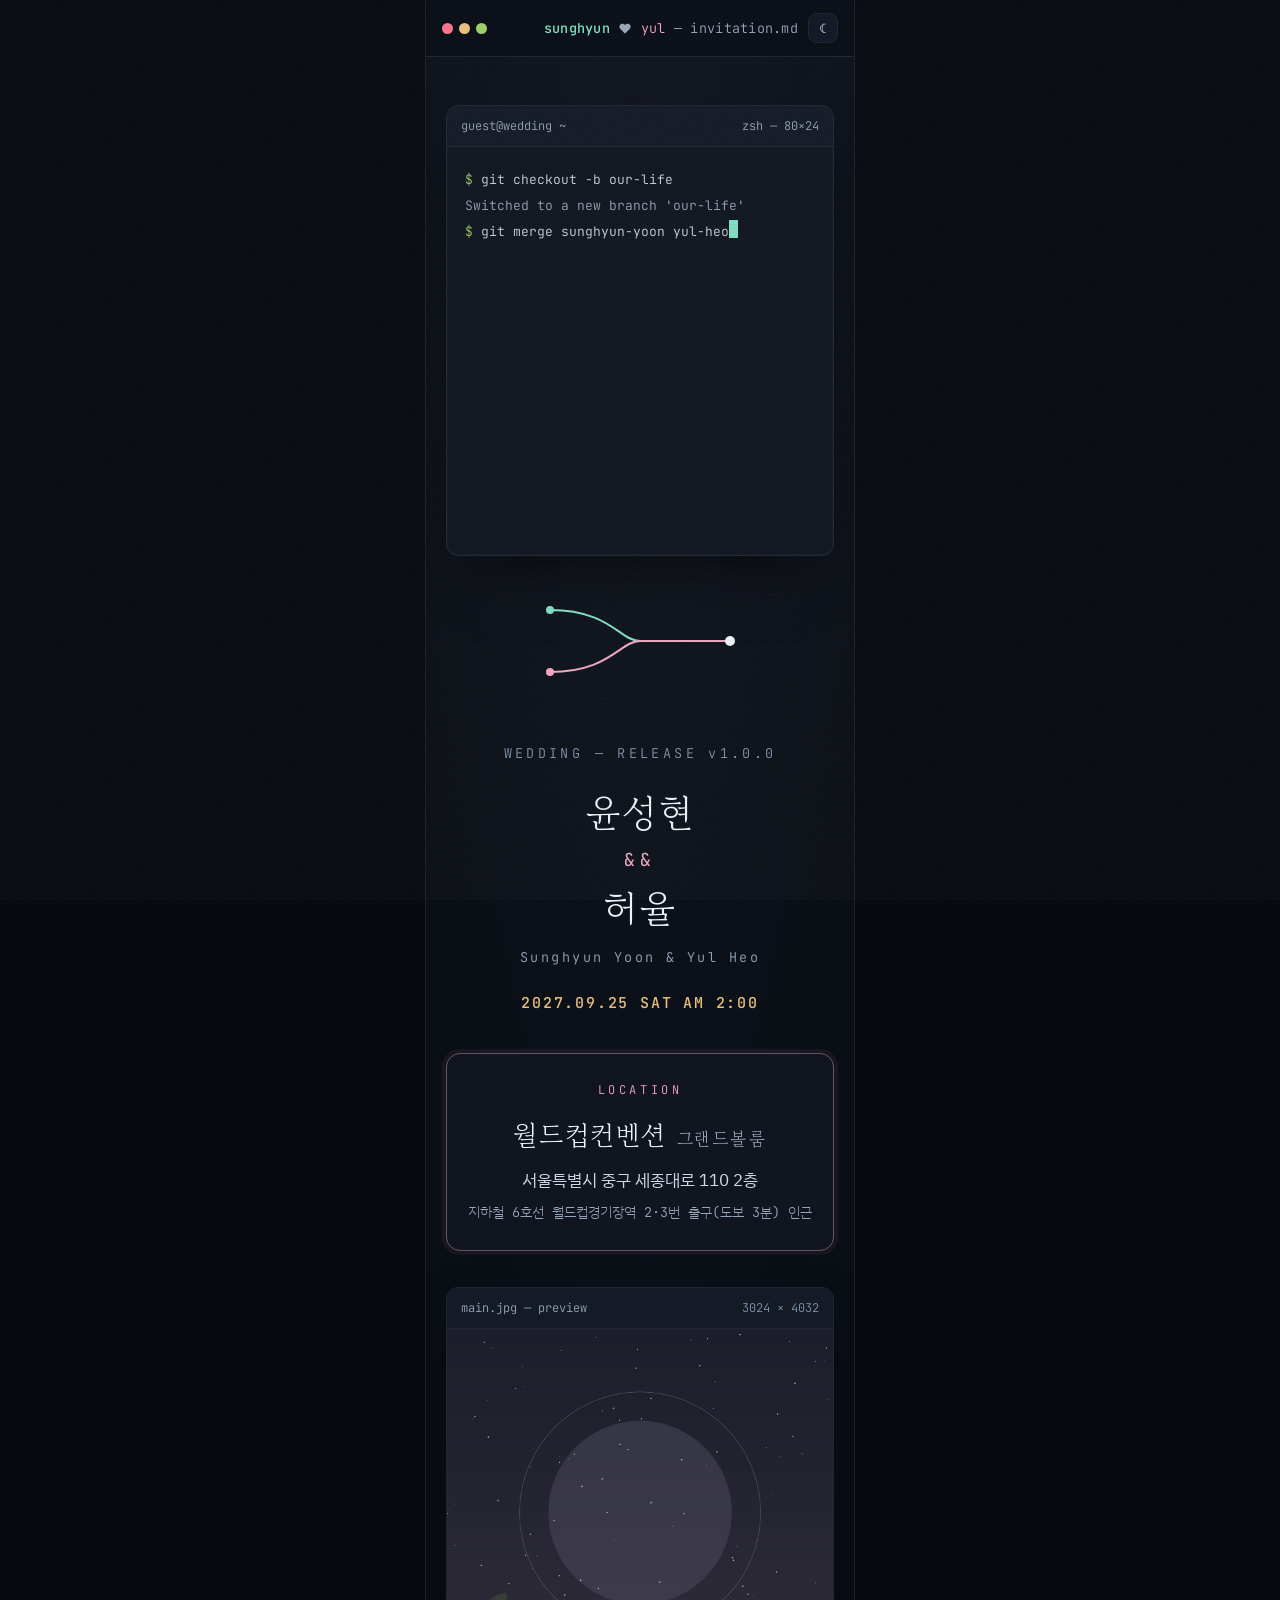
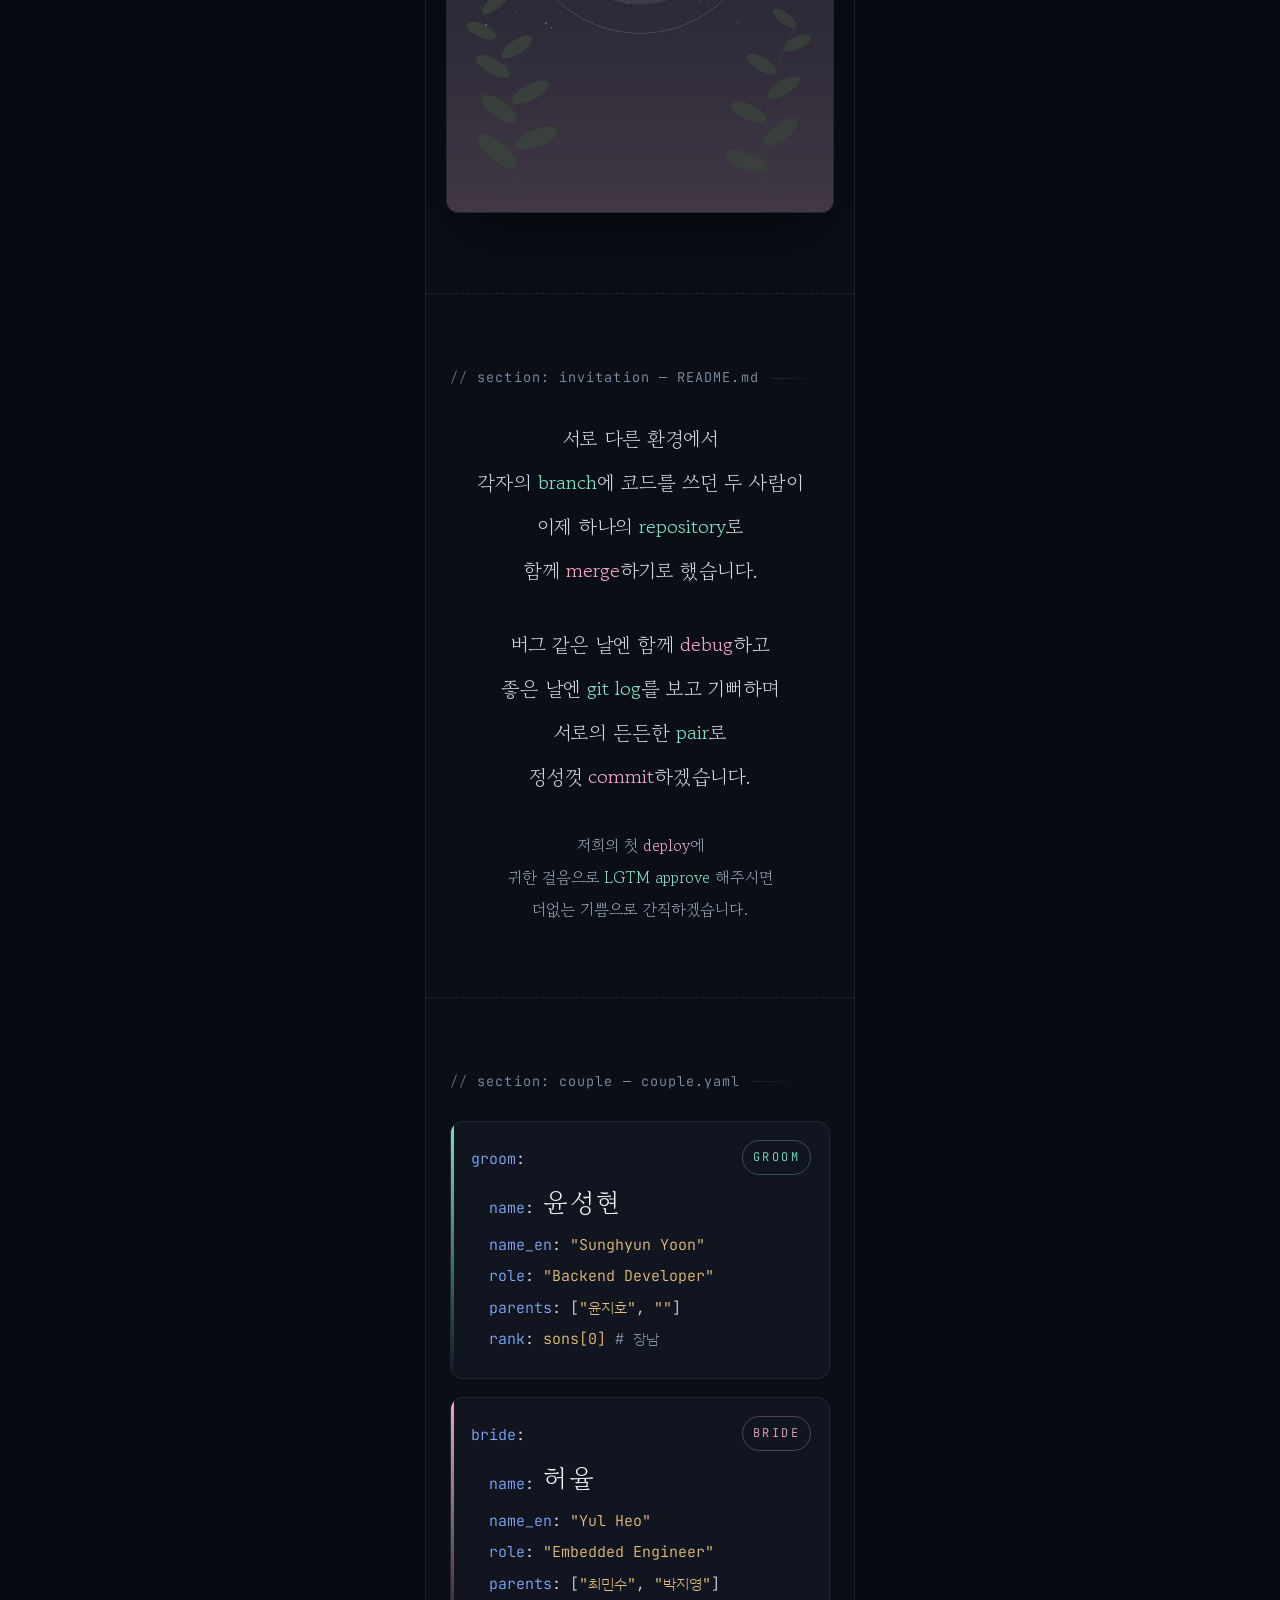
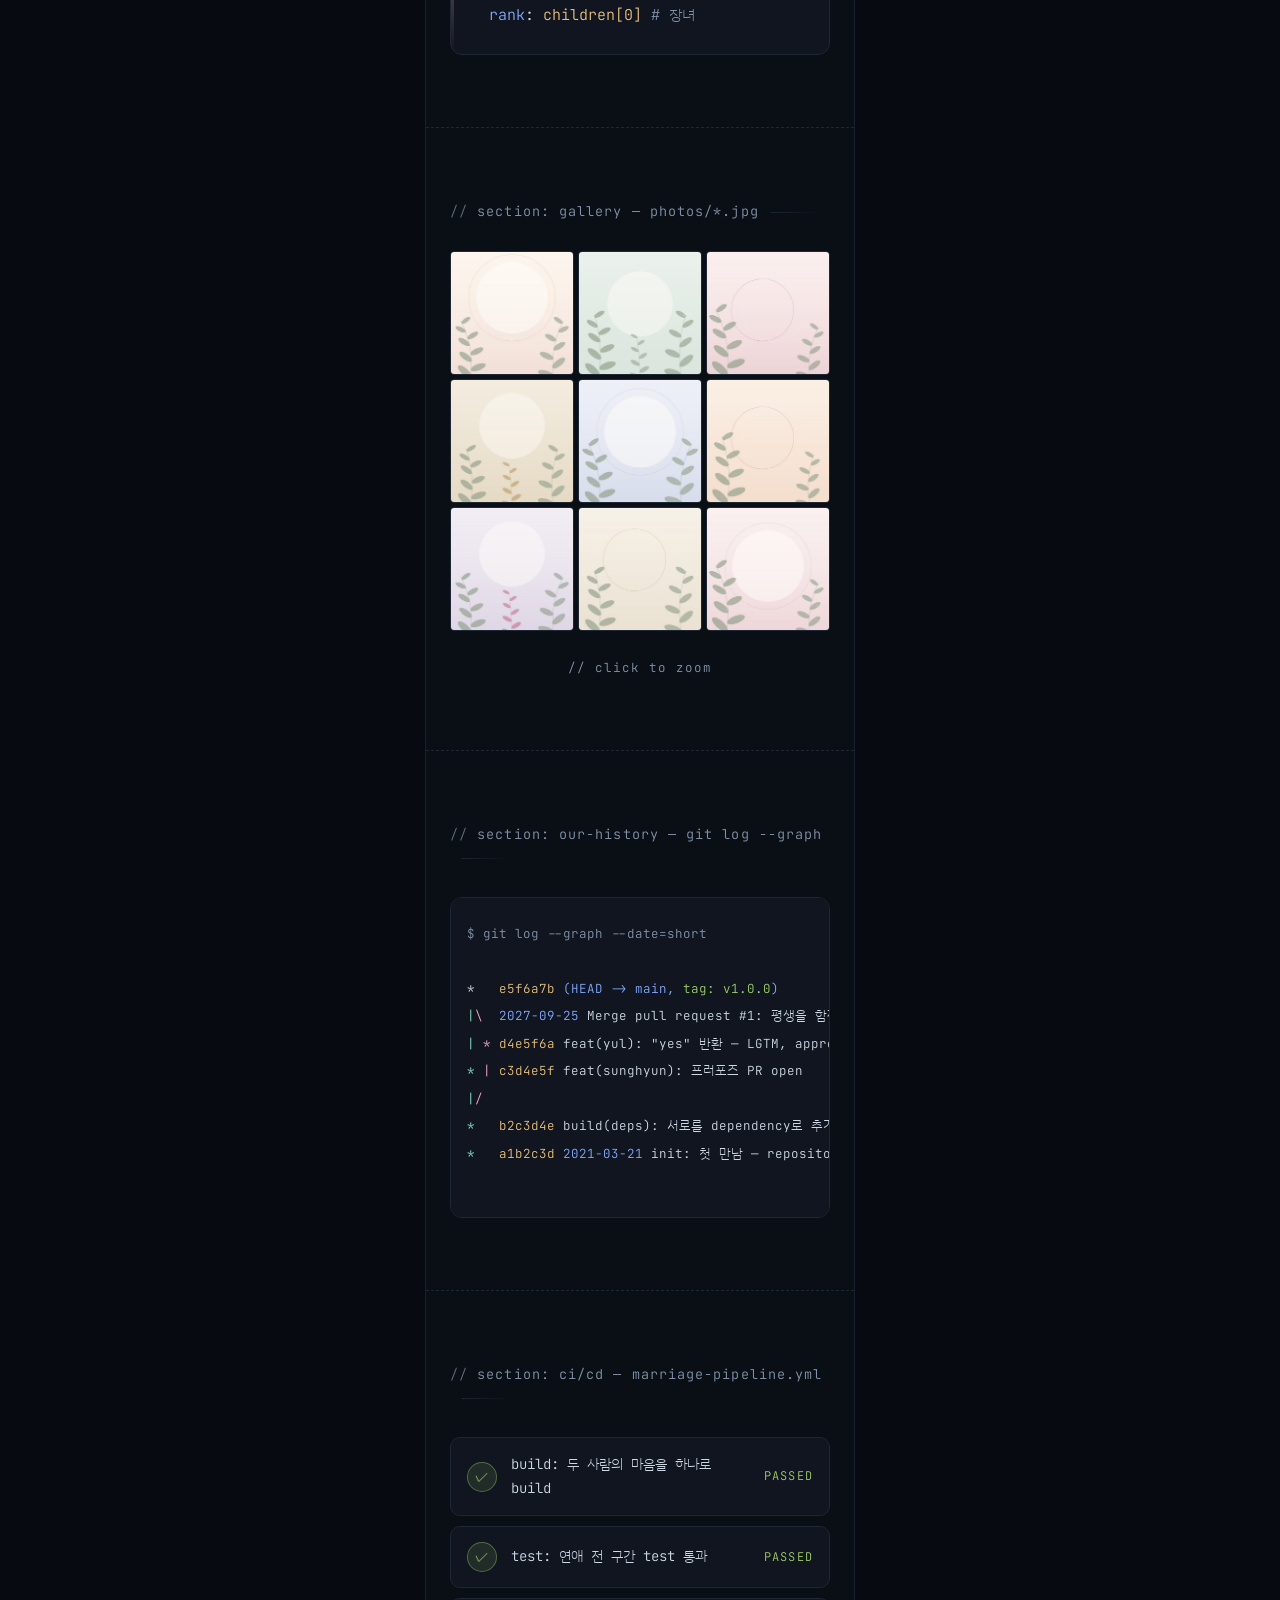
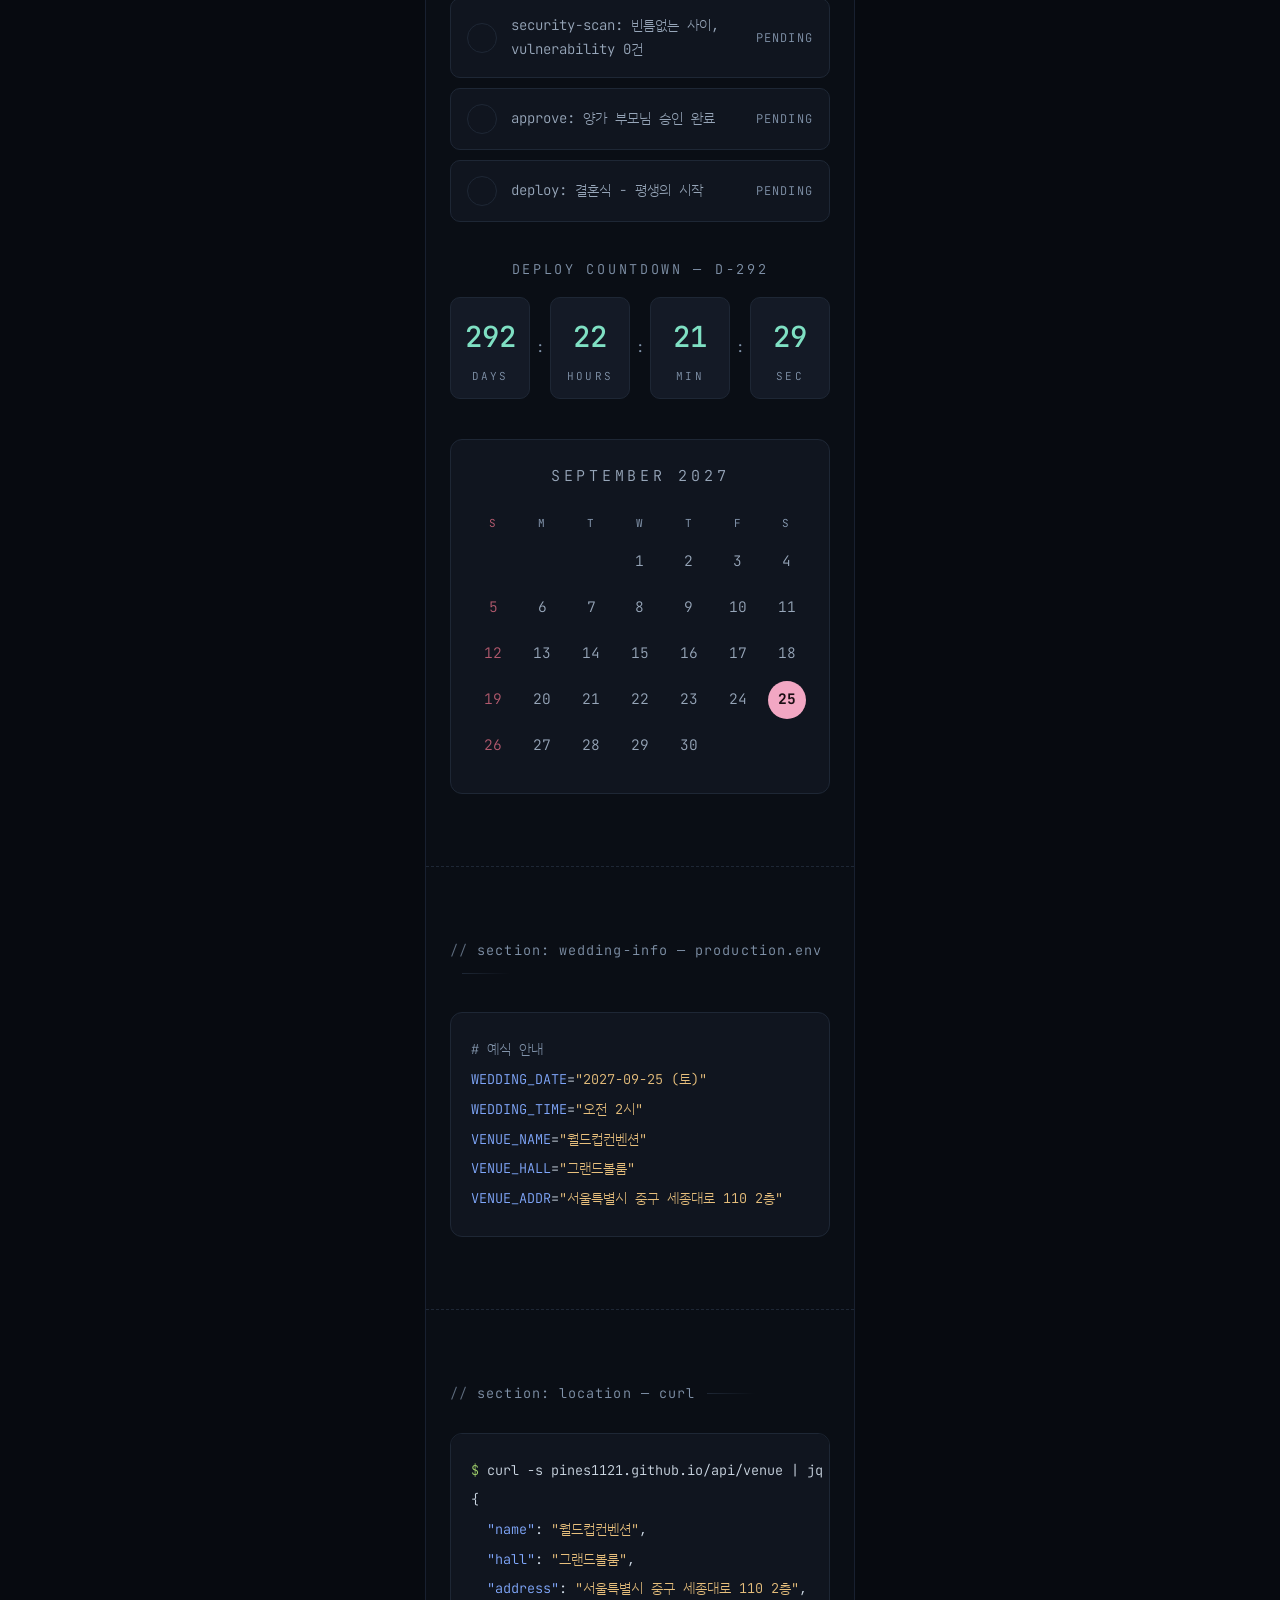
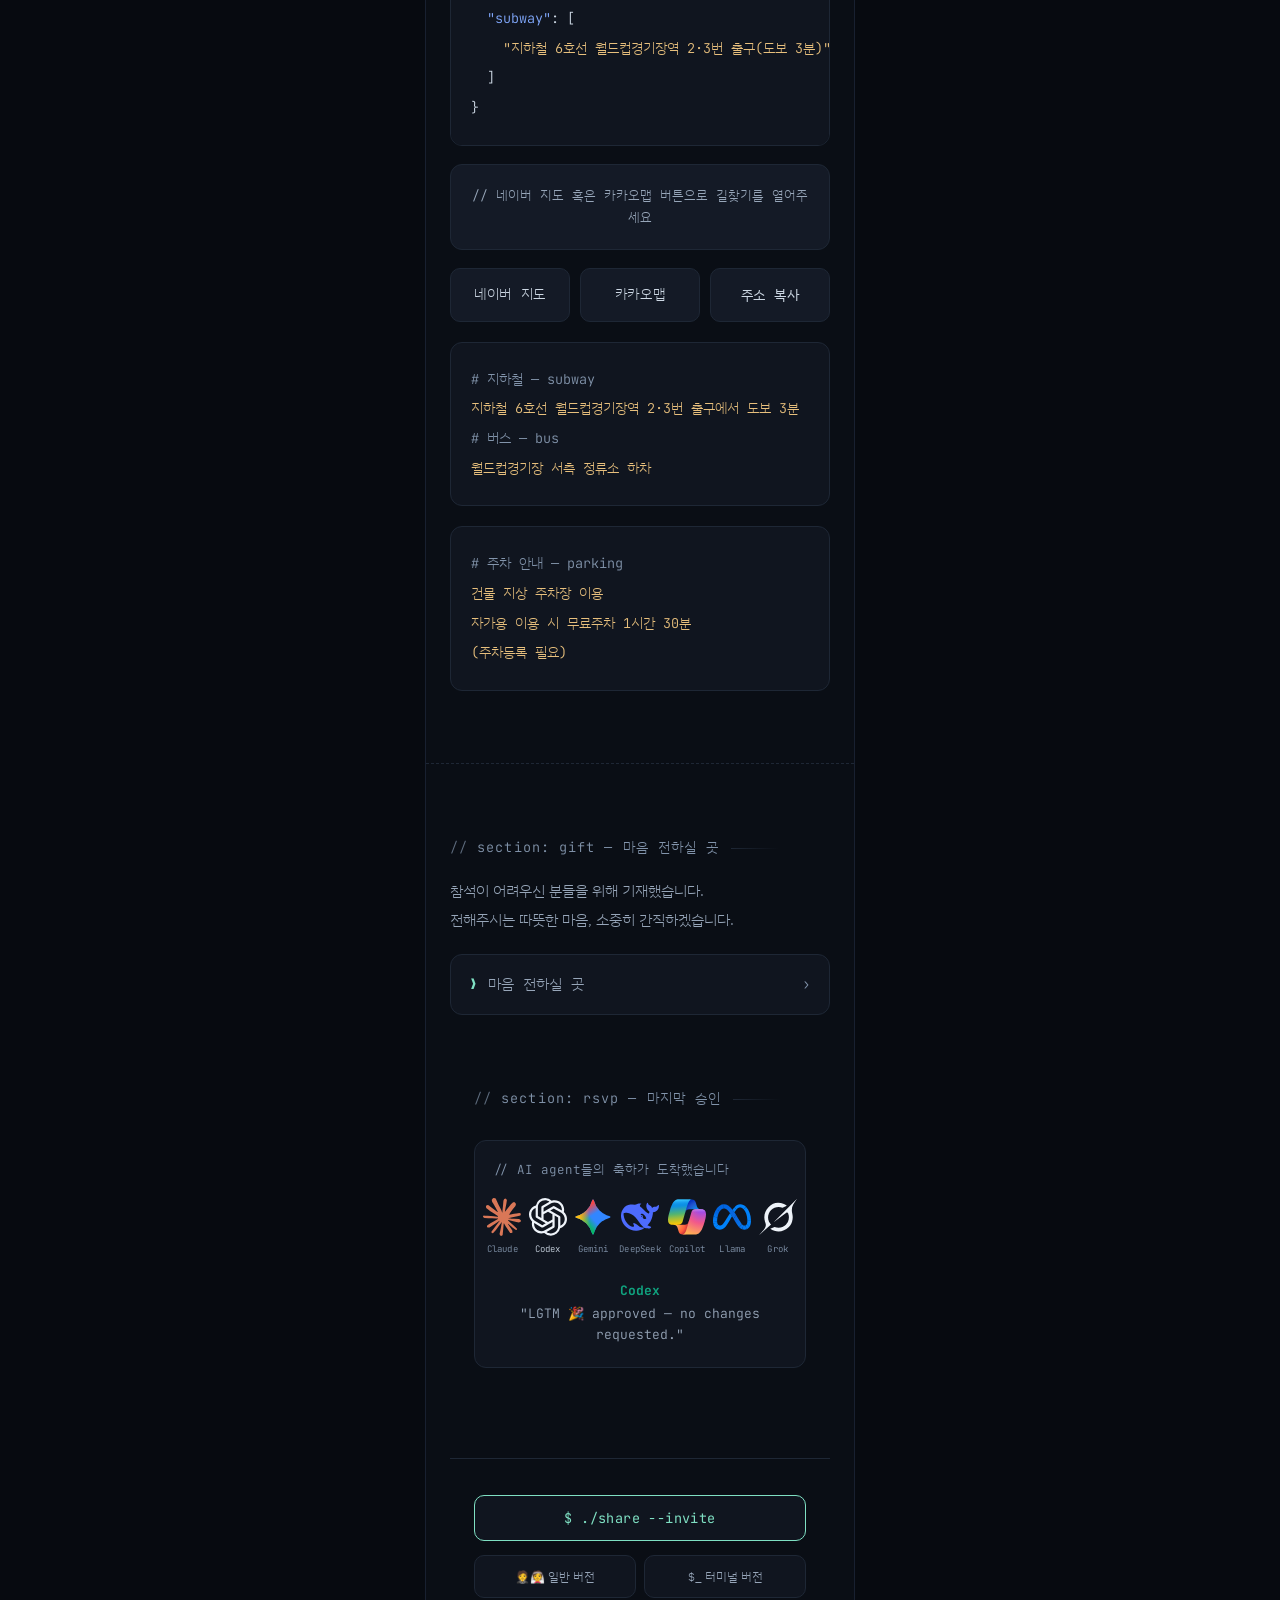
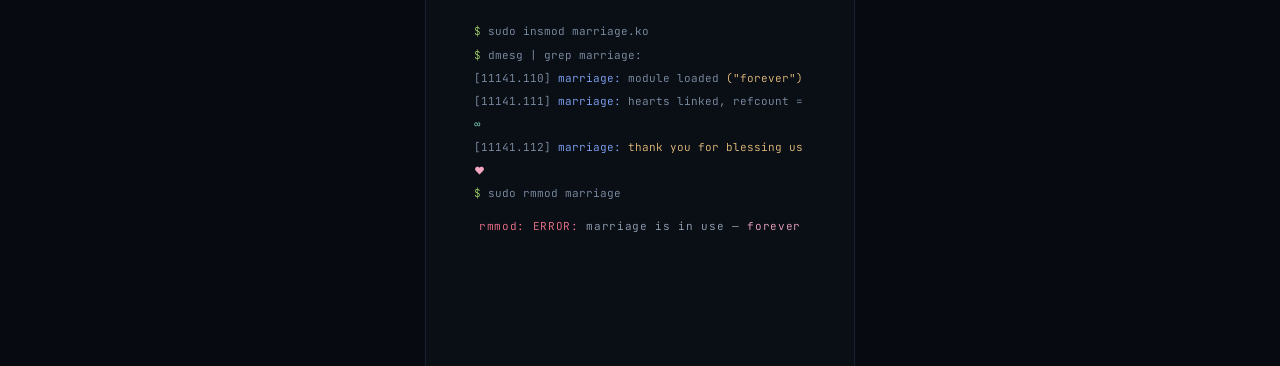
==== developer.html @ 68495639 "wedding" ====
<!DOCTYPE html>
<html lang="ko">
<head>
  <meta charset="UTF-8" />
  <meta name="viewport" content="width=device-width, initial-scale=1.0, maximum-scale=1.0, user-scalable=no, viewport-fit=cover" />

  <title>윤성현 ❤️ 허율 결혼합니다 🎉</title>
  <meta name="description" content="2027년 9월 25일 토요일 오전 11시 월드컵컨벤션 그랜드볼룸. 윤성현 ♥ 허율 결혼합니다." />

  <!-- 카카오톡/SNS 공유 미리보기 (Open Graph)
       ?v= cache busting은 배포마다 server가 자동 부여. 사진 교체 후엔 카카오 디버거로 재스크랩. -->
  <meta property="og:type" content="website" />
  <meta property="og:site_name" content="윤성현 ❤️ 허율 결혼합니다 🎉" />
  <meta property="og:locale" content="ko_KR" />
  <meta property="og:title" content="윤성현 ❤️ 허율 결혼합니다 🎉" />
  <meta property="og:description" content="2027년 9월 25일 토요일 오전 11시 월드컵컨벤션 그랜드볼룸" />
  <meta property="og:url" content="https://pines1121.github.io/developer.html" />
  <meta property="og:image" content="https://pines1121.github.io/photos/demo-cover-dev.jpg" />
  <meta property="og:image:type" content="image/jpeg" />
  <meta property="og:image:width" content="1143" />
  <meta property="og:image:height" content="1600" />
  <meta property="og:image:alt" content="윤성현 ❤️ 허율 결혼합니다 🎉" />
  <meta name="twitter:card" content="summary_large_image" />

  <link rel="preconnect" href="https://fonts.googleapis.com" />
  <link rel="preconnect" href="https://fonts.gstatic.com" crossorigin />
  <link href="https://fonts.googleapis.com/css2?family=JetBrains+Mono:ital,wght@0,300;0,400;0,500;0,700;1,400&family=Gowun+Batang:wght@400;700&family=IBM+Plex+Sans+KR:wght@300;400;500&display=swap" rel="stylesheet" />

  <link rel="stylesheet" href="css/developer.css?v=6c3c6698" />
</head>

<body>
<div class="phone">

  <!-- editor 상단바 -->
  <header class="editor-bar">
    <div class="dots"><i></i><i></i><i></i></div>
    <div class="tab"><b>sunghyun</b> ♥ <em>yul</em><span class="fname"> — invitation.md</span></div>
    <button class="theme-toggle" id="themeToggle" type="button" aria-label="테마 전환">☾</button>
  </header>


  <!-- HERO: terminal, 이름, 장소, main 사진 -->
  <section id="hero">

    <!-- terminal 창: git merge typing 연출 -->
    <div class="term">
      <div class="term-head">
        <span>guest@wedding ~</span>
        <span>zsh — 80×24</span>
      </div>
      <div class="term-body" id="termBody"></div>
    </div>

    <!-- 두 branch가 하나로 합쳐지는 graph -->
    <svg class="merge-fig rv" viewBox="0 0 220 90" aria-hidden="true">
      <path class="br-g" d="M20 14 C 80 14, 90 45, 110 45 L 200 45" />
      <path class="br-b" d="M20 76 C 80 76, 90 45, 110 45 L 200 45" />
      <circle class="dot-g" cx="20" cy="14" r="4" />
      <circle class="dot-b" cx="20" cy="76" r="4" />
      <circle class="dot-m" cx="200" cy="45" r="5" />
    </svg>

    <div class="hero-names rv d1">
      <div class="ver">WEDDING — RELEASE v1.0.0</div>
      <h1>윤성현<span class="amp">&amp;&amp;</span>허율</h1>
      <div class="eng">Sunghyun Yoon &amp; Yul Heo</div>
      <div class="date-line">
        <b id="heroDate">2027.09.25 SAT AM 11:00</b>
      </div>
    </div>

    <!-- 장소 banner. 사진보다 먼저, 또렷하게 보여준다. -->
    <div class="venue-banner rv d2">
      <div class="vb-label">LOCATION</div>
      <div class="vb-name">월드컵컨벤션 <small>그랜드볼룸</small></div>
      <div class="vb-addr">서울특별시 중구 세종대로 110 2층</div>
      <div class="vb-sub">지하철 6호선 월드컵경기장역 2·3번 출구(도보 3분) 인근</div>
    </div>

    <!-- hidden page 입구. 예식 시각이 지나면 JS가 노출한다. -->
    <a class="release-banner" id="releaseBanner" href="release.html">
      🎉 deploy 완료! — RELEASE NOTES v1.0.0 보기 →
    </a>

    <!-- main 웨딩 사진 (image viewer frame) -->
    <div class="photo-frame rv d3">
      <div class="ph-head">
        <span>main.jpg — preview</span>
        <span>3024 × 4032</span>
      </div>
      <div class="ph-body" id="mainPhoto"></div>
    </div>
  </section>


  <!-- 초대 문구 -->
  <section id="invite">
    <div class="sec-label rv">section: invitation — README.md</div>

    <div class="readme rv d1">
      <p>
        서로 다른 환경에서<br />
        각자의 <span class="hl-g">branch</span>에 코드를 쓰던 두 사람이<br />
        이제 하나의 <span class="hl-g">repository</span>로<br />
        함께 <span class="hl-b">merge</span>하기로 했습니다.
      </p>
      <p>
        버그 같은 날엔 함께 <span class="hl-b">debug</span>하고<br />
        좋은 날엔 <span class="hl-g">git log</span>를 보고 기뻐하며<br />
        서로의 든든한 <span class="hl-g">pair</span>로<br />
        정성껏 <span class="hl-b">commit</span>하겠습니다.
      </p>
      <p class="small">
        저희의 첫 <span class="hl-b">deploy</span>에<br />
        귀한 걸음으로 <span class="hl-g">LGTM approve</span> 해주시면<br />
        더없는 기쁨으로 간직하겠습니다.
      </p>
    </div>
  </section>


  <!-- 신랑 & 신부 -->
  <section id="couple">
    <div class="sec-label rv">section: couple — couple.yaml</div>

    <div class="yaml-card groom rv d1">
      <span class="who">GROOM</span>
      <div><span class="key">groom</span>:</div>
      <div>&nbsp;&nbsp;<span class="key">name</span>: <span class="big-name">윤성현</span></div>
      <div>&nbsp;&nbsp;<span class="key">name_en</span>: <span class="str">"Sunghyun Yoon"</span></div>
      <div>&nbsp;&nbsp;<span class="key">role</span>: <span class="str">"Backend Developer"</span></div>
      <div>&nbsp;&nbsp;<span class="key">parents</span>: [<span class="str">"윤지호"</span>, <span class="str">""</span>]</div>
      <div>&nbsp;&nbsp;<span class="key">rank</span>: <span class="str">sons[0]</span>  <span class="cmt"># 장남</span></div>
    </div>

    <div class="yaml-card bride rv d2">
      <span class="who">BRIDE</span>
      <div><span class="key">bride</span>:</div>
      <div>&nbsp;&nbsp;<span class="key">name</span>: <span class="big-name">허율</span></div>
      <div>&nbsp;&nbsp;<span class="key">name_en</span>: <span class="str">"Yul Heo"</span></div>
      <div>&nbsp;&nbsp;<span class="key">role</span>: <span class="str">"Embedded Engineer"</span></div>
      <div>&nbsp;&nbsp;<span class="key">parents</span>: [<span class="str">"최민수"</span>, <span class="str">"박지영"</span>]</div>
      <div>&nbsp;&nbsp;<span class="key">rank</span>: <span class="str">children[0]</span>  <span class="cmt"># 장녀</span></div>
    </div>
  </section>


  <!-- gallery (가로 swipe) -->
  <section id="gallery-sec">
    <div class="sec-label rv">section: gallery — photos/*.jpg</div>
    <div class="gallery" id="gallery">
      <!-- js/developer.js가 CONFIG.photos.gallery를 보고 자동 생성한다 -->
    </div>
    <div class="gallery-hint rv">// click to zoom</div>
  </section>


  <!-- 우리의 기록 (git log) -->
  <section id="timeline">
    <div class="sec-label rv">section: our-history — git log --graph</div>

    <pre class="gitlog rv d1">
<span class="dim">$ git log --graph --date=short</span>

*   <span class="h">e5f6a7b</span> <span class="head">(HEAD -&gt; main, </span><span class="tag">tag: v1.0.0</span><span class="head">)</span>
<span class="g">|</span><span class="b">\</span>  <span class="date">2027-09-25</span> <span class="msg">Merge pull request #1: 평생을 함께하기로 하다</span>
<span class="g">|</span> <span class="b">*</span> <span class="h">d4e5f6a</span> <span class="msg">feat(yul): "yes" 반환 — LGTM, approve</span>
<span class="g">*</span> <span class="b">|</span> <span class="h">c3d4e5f</span> <span class="msg">feat(sunghyun): 프러포즈 PR open</span>
<span class="g">|</span><span class="b">/</span>
<span class="g">*</span>   <span class="h">b2c3d4e</span> <span class="msg">build(deps): 서로를 dependency로 추가</span>
<span class="g">*</span>   <span class="h">a1b2c3d</span> <span class="date">2021-03-21</span> <span class="msg">init: 첫 만남 — repository 생성</span>
    </pre>
  </section>


  <!-- pipeline + D-day + 달력 -->
  <section id="dday-sec">
    <div class="sec-label rv">section: ci/cd — marriage-pipeline.yml</div>

    <div class="pipeline rv d1" id="pipeline">
      <div class="pl-step"><span class="ic">✓</span><span class="nm">build: 두 사람의 마음을 하나로 build</span><span class="st">PENDING</span></div>
      <div class="pl-step"><span class="ic">✓</span><span class="nm">test: 연애 전 구간 test 통과</span><span class="st">PENDING</span></div>
      <div class="pl-step"><span class="ic">✓</span><span class="nm">security-scan: 빈틈없는 사이, vulnerability 0건</span><span class="st">PENDING</span></div>
      <div class="pl-step"><span class="ic">✓</span><span class="nm">approve: 양가 부모님 승인 완료</span><span class="st">PENDING</span></div>
      <div class="pl-step"><span class="ic">✓</span><span class="nm">deploy: 결혼식 - 평생의 시작</span><span class="st">PENDING</span></div>
    </div>

    <div class="dday-wrap rv d2">
      <div class="dday-label">DEPLOY COUNTDOWN — D-<span id="ddayNum">000</span></div>
      <div class="dday">
        <div class="dd-cell"><b id="cdD">00</b><span>DAYS</span></div>
        <div class="dd-sep">:</div>
        <div class="dd-cell"><b id="cdH">00</b><span>HOURS</span></div>
        <div class="dd-sep">:</div>
        <div class="dd-cell"><b id="cdM">00</b><span>MIN</span></div>
        <div class="dd-sep">:</div>
        <div class="dd-cell"><b id="cdS">00</b><span>SEC</span></div>
      </div>
    </div>

    <div class="cal rv d3">
      <div class="cal-title" id="calTitle">SEPTEMBER 2027</div>
      <table id="calTable" aria-label="예식 달력"></table>
    </div>
  </section>


  <!-- 예식 정보 -->
  <section id="info">
    <div class="sec-label rv">section: wedding-info — production.env</div>

    <div class="envblock rv d1">
      <div><span class="c"># 예식 안내</span></div>
      <div><span class="k">WEDDING_DATE</span>=<span class="v" id="envDate">"2027-09-25 (토)"</span></div>
      <div><span class="k">WEDDING_TIME</span>=<span class="v" id="envTime">"오전 11시"</span></div>
      <div><span class="k">VENUE_NAME</span>=<span class="v">"월드컵컨벤션"</span></div>
      <div><span class="k">VENUE_HALL</span>=<span class="v">"그랜드볼룸"</span></div>
      <div><span class="k">VENUE_ADDR</span>=<span class="v">"서울특별시 중구 세종대로 110 2층"</span></div>
    </div>
  </section>


  <!-- 오시는 길 -->
  <section id="location">
    <div class="sec-label rv">section: location — curl</div>

    <div class="envblock rv d1">
      <div><span class="p">$</span> curl -s pines1121.github.io/api/venue | jq .</div>
      <div>{</div>
      <div>&nbsp;&nbsp;<span class="k">"name"</span>: <span class="v">"월드컵컨벤션"</span>,</div>
      <div>&nbsp;&nbsp;<span class="k">"hall"</span>: <span class="v">"그랜드볼룸"</span>,</div>
      <div>&nbsp;&nbsp;<span class="k">"address"</span>: <span class="v">"서울특별시 중구 세종대로 110 2층"</span>,</div>
      <div>&nbsp;&nbsp;<span class="k">"subway"</span>: [</div>
      <div>&nbsp;&nbsp;&nbsp;&nbsp;<span class="v">"지하철 6호선 월드컵경기장역 2·3번 출구(도보 3분)"</span></div>
      <div>&nbsp;&nbsp;]</div>
      <div>}</div>
    </div>

    <!-- 네이버 지도 embed. 키가 있으면 js/config.js가 지도를 그린다. -->
    <div class="map-embed" id="naverMap" aria-label="예식장 위치 지도">
      <div class="map-note">// 네이버 지도 혹은 카카오맵 버튼으로 길찾기를 열어주세요</div>
    </div>

    <div class="btn-row rv d2">
      <a class="btn" href="https://map.naver.com/" target="_blank" rel="noopener">네이버 지도</a>
      <a class="btn rose" href="https://map.kakao.com/" target="_blank" rel="noopener">카카오맵</a>
      <button class="btn" id="copyAddr" type="button">주소 복사</button>
    </div>

    <div class="envblock rv d3">
      <div><span class="c"># 지하철 — subway</span></div>
      <div class="v">지하철 6호선 월드컵경기장역 2·3번 출구에서 도보 3분</div>
      <div><span class="c"># 버스 — bus</span></div>
      <div class="v">월드컵경기장 서측 정류소 하차</div>
    </div>

    <div class="envblock rv d3">
      <div><span class="c"># 주차 안내 — parking</span></div>
      <div class="v">건물 지상 주차장 이용<br />자가용 이용 시 무료주차 1시간 30분<br />(주차등록 필요)</div>
    </div>
  </section>


  <!-- 마음 전하실 곳 -->
  <section id="gift">
    <div class="sec-label rv">section: gift — 마음 전하실 곳</div>
    <p class="gift-note rv">
      참석이 어려우신 분들을 위해 기재했습니다.<br />
      전해주시는 따뜻한 마음, 소중히 간직하겠습니다.
    </p>

    <!-- 계좌는 invitation.conf 에만 있다.
         심어 둔 난독화 blob을 js/private.js가 풀어 그리며, 정적 파일에는 평문이 없다. -->
    <details class="gift rv d1">
      <summary><span style="color: var(--mint)">❯</span> 마음 전하실 곳 <span class="arrow">›</span></summary>
      <div class="acc-list" data-acc="groom" data-copy-label="copy"></div>
    </details>


  <!-- RSVP (deploy) -->
  <section id="deploy">
    <div class="sec-label rv">section: rsvp — 마지막 승인</div>
    <p class="readme rv d1" style="font-size: 18px">
      저희 두 사람의 시작을<br />축하의 마음으로 approve해 주세요.
    </p>

    <!-- AI agent들의 축하. SVG 캐릭터가 차례로 한 마디씩 한다(js/developer.js에서 생성). -->
    <div class="ai-guests rv d2">
      <div class="ai-head">// AI agent들의 축하가 먼저 도착했습니다</div>
      <div class="ai-cast" id="aiCast" aria-hidden="true"></div>
      <div class="ai-msg" id="aiMsg"></div>
    </div>

    <div class="deploy-line rv d3">
      <span class="deploy-prompt" aria-hidden="true">$</span>
      <input class="deploy-input" id="deployInput" type="text" maxlength="50"
             placeholder="echo '축하 한마디' (선택, 최대 50자)" autocomplete="off" />
    </div>
    <p class="input-hint rv d3">// 입력하지 않으시면 랜덤한 축하 메세지가 발송됩니다</p>
    <button class="deploy-btn rv d3" id="deployBtn" type="button">$ approve --deploy wedding</button>
    <div class="deploy-msg" id="deployMsg"></div>

    <!-- 축하 log: 누가(익명) 언제 승인했는지 tail -f 처럼 표시 -->
    <div class="approval-log rv d4">
      <!-- 개발자 version은 git 명령어로 통일한다. 아래 '더보기' button도 git log다. terminal version은 tail을 쓴다. -->
      <div class="al-head"><span class="p">$</span> <span class="cmd">git log --oneline --all</span></div>
      <!-- 목록(.al-lines)만 세로로 scroll한다. 합계(.al-total)는 scroll 영역 밖에 둬 항상 보인다.
           맨 끝의 '더보기'를 누르면 20건씩 이어 붙는다(config.js의 loadMoreApprovals). -->
      <div class="al-lines" id="alLines"></div>
      <div class="al-total" id="alTotal"></div>
    </div>
  </section>


  <!-- footer (strace) -->
  <footer>
    <button class="share-btn" id="shareBtn" type="button">$ ./share --invite</button>
    <div class="version-links">
      <a class="version-link" href="main.html">🤵👰 일반 버전</a>
      <a class="version-link" href="terminal.html">$_ 터미널 버전</a>
    </div>

    <div class="ft-line"><span class="p" style="color: var(--green)">$</span> sudo insmod marriage.ko</div>
    <div class="ft-line"><span class="p" style="color: var(--green)">$</span> dmesg | grep marriage:</div>
    <div class="ft-line"><span class="dim">[11141.110]</span> <span class="sys">marriage:</span> module loaded <span class="str">("forever")</span></div>
    <div class="ft-line"><span class="dim">[11141.111]</span> <span class="sys">marriage:</span> hearts linked, refcount = <span class="num">∞</span></div>
    <div class="ft-line"><span class="dim">[11141.112]</span> <span class="sys">marriage:</span> <span class="str">thank you for blessing us <span class="heart">♥</span></span></div>
    <div class="ft-line"><span class="p" style="color: var(--green)">$</span> sudo rmmod marriage</div>
    <div class="ft-line exit"><span class="err">rmmod: ERROR:</span> marriage is in use — <span class="heart">forever</span></div>
  </footer>
</div>


<!-- lightbox (사진 크게 보기) -->
<div class="lightbox" id="lightbox" role="dialog" aria-label="사진 크게 보기">
  <img id="lightboxImg" src="" alt="웨딩 사진" />
  <div class="lb-cap" id="lightboxCap"></div>
  <button class="lb-close" id="lbClose" type="button" aria-label="닫기">✕</button>
  <button class="lb-prev" id="lbPrev" type="button" aria-label="이전 사진">‹</button>
  <button class="lb-next" id="lbNext" type="button" aria-label="다음 사진">›</button>
</div>

<script src="js/data.js?v=6c3c6698"></script><script src="js/config.js?v=6c3c6698"></script>
<script src="js/private.js?v=6c3c6698"></script>
<script src="js/developer.js?v=6c3c6698"></script>
</body>
</html>
---- css/developer.css ----
/*
   developer.css: 개발자 version stylesheet. developer.html과 release.html이 함께 쓴다.

   목차
   01. theme 변수 (dark 기본, light 오버라이드)
   02. base와 배경 질감
   03. layout (.phone, section)
   04. editor 상단바와 theme toggle
   05. scroll reveal animation
   06. section label (code 주석 style)
   07. HERO (terminal, 이름, merge graph, 장소 banner)
   08. main 사진, gallery, lightbox
   09. 초대 문구 (README)
   10. 신랑신부 card (couple.yaml)
   11. 깃 log 타임라인
   12. CI/CD pipeline
   13. countdown과 달력
   14. code block (.env, curl)과 button
   15. 마음 전하실 곳
   16. approve(deploy)와 confetti
   17. footer
   18. 반응형과 접근성
 */


/* 01. theme 변수 */

:root {
  /* dark theme(기본). 잉크 네이비 IDE. */
  --bg: #0a0e15;
  --bg-deep: #070a10;
  --panel: #10151f;
  --panel-2: #141a26;
  --line: #1e2735;
  --line-soft: #182030;

  --text: #cdd8e4;
  --text-bright: #eef3f9;
  --text-dim: #97a6b9;
  --comment: #8294ab;          /* 주석. 대비를 높인 값. */

  --mint: #7fe0c3;             /* 신랑 */
  --rose: #f2a7c3;             /* 신부 */
  --amber: #e8c07d;            /* 문자열 */
  --blue: #82aaff;             /* 키워드 */
  --green: #9ece6a;            /* 성공 */
  --red: #f7768e;

  --on-rose: #1a0d13;          /* rose 배경 위 글자색 */

  --bar-bg: rgba(12, 17, 26, 0.87);
  --scanline: rgba(0, 0, 0, 0.07);
  --grain-opacity: 1;
  --shadow-panel: 0 24px 60px -24px rgba(0, 0, 0, 0.8),
                  0 0 0 1px rgba(255, 255, 255, 0.02) inset;

  --mono: 'JetBrains Mono', 'IBM Plex Sans KR', monospace;
  --serif: 'Gowun Batang', serif;
  --sans: 'IBM Plex Sans KR', sans-serif;
}

[data-theme='light'] {
  /* light theme. 따뜻한 종이 질감의 페이퍼 IDE. */
  --bg: #faf8f3;
  --bg-deep: #f0ede5;
  --panel: #ffffff;
  --panel-2: #f5f2ea;
  --line: #e1dccf;
  --line-soft: #eae5d9;

  --text: #4a463e;
  --text-bright: #28251f;
  --text-dim: #6d675c;
  --comment: #837b6c;

  --mint: #0c8f6f;
  --rose: #c94f7c;
  --amber: #9a6a12;
  --blue: #2f63c9;
  --green: #4e8a23;
  --red: #d6336c;

  --on-rose: #ffffff;

  --bar-bg: rgba(255, 253, 248, 0.88);
  --scanline: rgba(0, 0, 0, 0.025);
  --grain-opacity: 0.55;
  --shadow-panel: 0 18px 44px -22px rgba(80, 70, 50, 0.35),
                  0 0 0 1px rgba(0, 0, 0, 0.015) inset;
}


/* 02. base & 배경 질감 */

* {
  margin: 0;
  padding: 0;
  box-sizing: border-box;
}

html {
  scroll-behavior: smooth;
}

body {
  background: var(--bg-deep);
  color: var(--text);
  font-family: var(--sans);
  font-weight: 300;
  line-height: 1.7;
  -webkit-font-smoothing: antialiased;
  transition: background 0.4s ease, color 0.4s ease;
}

/* 필름 grain */
body::before {
  content: '';
  position: fixed;
  inset: 0;
  z-index: 50;
  pointer-events: none;
  opacity: var(--grain-opacity);
  background-image: url("data:image/svg+xml,%3Csvg xmlns='http://www.w3.org/2000/svg' width='160' height='160'%3E%3Cfilter id='n'%3E%3CfeTurbulence type='fractalNoise' baseFrequency='0.85' numOctaves='2'/%3E%3C/filter%3E%3Crect width='160' height='160' filter='url(%23n)' opacity='0.05'/%3E%3C/svg%3E");
}

/* CRT scanline */
body::after {
  content: '';
  position: fixed;
  inset: 0;
  z-index: 51;
  pointer-events: none;
  opacity: 0.5;
  background: repeating-linear-gradient(0deg, transparent 0 3px, var(--scanline) 3px 4px);
}


/* 03. layout */

.phone {
  position: relative;
  max-width: 430px;
  min-height: 100dvh;
  margin: 0 auto;
  overflow-x: hidden;
  border-left: 1px solid var(--line-soft);
  border-right: 1px solid var(--line-soft);
  background:
    radial-gradient(120% 50% at 50% -10%, color-mix(in srgb, var(--blue) 6%, transparent) 0%, transparent 60%),
    var(--bg);
  transition: background 0.4s ease;
}

section {
  position: relative;
  padding: 72px 24px;
}

section + section {
  border-top: 1px dashed var(--line);
}


/* 04. editor 상단바 + theme toggle */

.editor-bar {
  position: sticky;
  top: 0;
  z-index: 55;   /* 사진(z-index:52)보다 위. scroll할 때 사진이 상단바를 덮지 않게 한다. */
  display: flex;
  align-items: center;
  gap: 10px;
  padding: 13px 16px;
  background: var(--bar-bg);
  backdrop-filter: blur(12px);
  border-bottom: 1px solid var(--line);
  font-family: var(--mono);
  font-size: 13.5px;
  color: var(--text-dim);
}

.dots {
  display: flex;
  gap: 6px;
}

.dots i {
  width: 11px;
  height: 11px;
  border-radius: 50%;
}

.dots i:nth-child(1) { background: #f7768e; }
.dots i:nth-child(2) { background: #e8c07d; }
.dots i:nth-child(3) { background: #9ece6a; }

.editor-bar .tab {
  margin-left: auto;
  min-width: 0;
  letter-spacing: 0.02em;
  white-space: nowrap;
  overflow: hidden;
  text-overflow: ellipsis;
}

/* 아주 좁은 화면에서는 파일명을 숨겨 이름이 잘리지 않게 */
@media (max-width: 400px) {
  .editor-bar .tab .fname {
    display: none;
  }
}

.editor-bar .tab b {
  color: var(--mint);
  font-weight: 500;
}

.editor-bar .tab em {
  color: var(--rose);
  font-style: normal;
}

/* 컴팩트 icon toggle. dark는 ☾, light는 ☀ 이며 좁은 바에서도 깨지지 않는다. */
.theme-toggle {
  flex: none;
  display: grid;
  place-items: center;
  width: 30px;
  height: 30px;
  font-family: var(--mono);
  font-size: 15px;
  line-height: 1;
  color: var(--text-dim);
  background: var(--panel-2);
  border: 1px solid var(--line);
  border-radius: 8px;
  cursor: pointer;
  transition: color 0.25s, border-color 0.25s;
}

.theme-toggle:hover {
  color: var(--amber);
  border-color: var(--amber);
}


/* 05. scroll reveal animation */

.rv {
  opacity: 0;
  transform: translateY(24px);
  transition: opacity 0.9s ease, transform 0.9s cubic-bezier(0.22, 1, 0.36, 1);
}

.rv.in {
  opacity: 1;
  transform: none;
}

.rv.d1 { transition-delay: 0.12s; }
.rv.d2 { transition-delay: 0.24s; }
.rv.d3 { transition-delay: 0.36s; }
.rv.d4 { transition-delay: 0.48s; }


/* 06. section label (code 주석 style) */

.sec-label {
  margin-bottom: 28px;
  font-family: var(--mono);
  font-size: 13.5px;
  letter-spacing: 0.08em;
  color: var(--comment);
}

.sec-label::before {
  content: '// ';
  opacity: 0.7;
}

.sec-label::after {
  content: '';
  display: inline-block;
  vertical-align: middle;
  width: 48px;
  height: 1px;
  margin-left: 12px;
  background: linear-gradient(90deg, var(--line), transparent);
}


/* 07. HERO (terminal, 이름, merge graph, 장소 banner) */

#hero {
  padding: 48px 20px 80px;
}

/* terminal 창 */
.term {
  overflow: hidden;
  background: var(--panel);
  border: 1px solid var(--line);
  border-radius: 12px;
  box-shadow: var(--shadow-panel);
}

.term-head {
  display: flex;
  align-items: center;
  gap: 8px;
  padding: 10px 14px;
  background: var(--panel-2);
  border-bottom: 1px solid var(--line);
  font-family: var(--mono);
  font-size: 12px;
  color: var(--text-dim);
}

.term-head span:last-child {
  margin-left: auto;
}

.term-body {
  /* typing이 끝났을 때의 전체 높이를 미리 확보한다.
     출력 중에 아래 콘텐츠가 밀리지 않게 하려는 것이다. */
  min-height: 408px;
  padding: 20px 18px 24px;
  font-family: var(--mono);
  font-size: 13px;
  line-height: 2;
}

.t-line {
  white-space: pre-wrap;
  word-break: break-all;
}

.t-prompt { color: var(--green); }
.t-cmd    { color: var(--text); }
.t-out    { color: var(--text-dim); }
.t-mint   { color: var(--mint); }
.t-rose   { color: var(--rose); }
.t-amber  { color: var(--amber); }
.t-green  { color: var(--green); }

.cursor {
  display: inline-block;
  width: 9px;
  height: 18px;
  vertical-align: -2px;
  background: var(--mint);
  animation: blink 1s steps(1) infinite;
}

@keyframes blink {
  50% { opacity: 0; }
}

/* 두 branch가 합쳐지는 SVG */
.merge-fig {
  display: block;
  width: 220px;
  margin: 40px auto 0;
}

.merge-fig path {
  fill: none;
  stroke-width: 2;
  stroke-linecap: round;
}

.merge-fig .br-g {
  stroke: var(--mint);
  stroke-dasharray: 300;
  stroke-dashoffset: 300;
}

.merge-fig .br-b {
  stroke: var(--rose);
  stroke-dasharray: 300;
  stroke-dashoffset: 300;
}

.merge-fig.in .br-g,
.merge-fig.in .br-b {
  animation: draw 2.2s ease forwards 0.3s;
}

.merge-fig circle {
  opacity: 0;
}

.merge-fig .dot-g { fill: var(--mint); }
.merge-fig .dot-b { fill: var(--rose); }
.merge-fig .dot-m { fill: var(--text-bright); }

.merge-fig.in circle {
  animation: pop 0.5s ease forwards 2.2s;
}

@keyframes draw {
  to { stroke-dashoffset: 0; }
}

@keyframes pop {
  to { opacity: 1; }
}

.hero-names {
  margin-top: 56px;
  text-align: center;
}

.hero-names .ver {
  margin-bottom: 18px;
  font-family: var(--mono);
  font-size: 13.5px;
  letter-spacing: 0.25em;
  color: var(--comment);
}

.hero-names h1 {
  font-family: var(--serif);
  font-weight: 400;
  font-size: 38px;
  line-height: 1.5;
  letter-spacing: 0.06em;
  color: var(--text-bright);
}

.hero-names h1 .amp {
  display: block;
  margin: 6px 0;
  font-family: var(--mono);
  font-size: 18px;
  letter-spacing: 0.3em;
  color: var(--rose);
}

.hero-names .eng {
  margin-top: 10px;
  font-family: var(--mono);
  font-size: 13.5px;
  letter-spacing: 0.18em;
  color: var(--text-dim);
}

.hero-names .date-line {
  margin-top: 22px;
  font-family: var(--mono);
  font-size: 15px;
  letter-spacing: 0.12em;
  color: var(--text-dim);
}

.hero-names .date-line b {
  color: var(--amber);
  font-weight: 500;
}

/* 장소 banner. 헷갈리지 않도록 시인성을 최우선으로 둔다. */
.venue-banner {
  margin-top: 36px;
  padding: 26px 20px;
  text-align: center;
  background: var(--panel);
  border: 1px solid color-mix(in srgb, var(--rose) 35%, var(--line));
  border-radius: 14px;
  box-shadow: 0 0 0 4px color-mix(in srgb, var(--rose) 6%, transparent);
}

.venue-banner .vb-label {
  font-family: var(--mono);
  font-size: 12px;
  letter-spacing: 0.3em;
  color: var(--rose);
}

.venue-banner .vb-name {
  margin-top: 12px;
  font-family: var(--serif);
  font-size: 27px;
  letter-spacing: 0.06em;
  color: var(--text-bright);
}

.venue-banner .vb-name small {
  font-size: 18px;
  color: var(--text-dim);
}

.venue-banner .vb-addr {
  margin-top: 8px;
  font-size: 17px;
  font-weight: 400;
  color: var(--text);
}

.venue-banner .vb-sub {
  margin-top: 6px;
  font-family: var(--mono);
  font-size: 13.5px;
  color: var(--text-dim);
}


/* hidden(release) page 입구 banner. 예식 시각 이후 JS가 .show를 붙인다. */
.release-banner {
  display: none;
  margin-top: 24px;
  padding: 17px 16px;
  text-align: center;
  text-decoration: none;
  background: color-mix(in srgb, var(--green) 8%, transparent);
  border: 1px solid color-mix(in srgb, var(--green) 40%, transparent);
  border-radius: 12px;
  font-family: var(--mono);
  font-size: 14px;
  color: var(--green);
  animation: banner-glow 2.4s ease infinite;
}

.release-banner.show {
  display: block;
}

@keyframes banner-glow {
  0%, 100% { box-shadow: 0 0 16px color-mix(in srgb, var(--green) 12%, transparent); }
  50%      { box-shadow: 0 0 36px color-mix(in srgb, var(--green) 26%, transparent); }
}


/* 08. main 사진 & 가로 gallery & lightbox */

/* image viewer 창 frame (main 사진) */
.photo-frame {
  overflow: hidden;
  margin-top: 36px;
  background: var(--panel);
  border: 1px solid var(--line);
  border-radius: 12px;
  box-shadow: var(--shadow-panel);
}

.photo-frame .ph-head {
  display: flex;
  align-items: center;
  gap: 8px;
  padding: 10px 14px;
  background: var(--panel-2);
  border-bottom: 1px solid var(--line);
  font-family: var(--mono);
  font-size: 12px;
  color: var(--text-dim);
}

.photo-frame .ph-head span:last-child {
  margin-left: auto;
  color: var(--comment);
}

.photo-frame .ph-body {
  aspect-ratio: 4 / 5;
}

/* gallery. 3x3 grid에 pagination. */
.gallery {
  display: grid;
  grid-template-columns: repeat(3, 1fr);
  gap: 4px;
}

.g-item {
  position: relative;
  aspect-ratio: 1 / 1;
  overflow: hidden;
  border: 1px solid var(--line);
  border-radius: 4px;
  background: var(--panel);
  cursor: pointer;
  transition: border-color 0.3s ease;
}

.g-item:hover {
  border-color: color-mix(in srgb, var(--rose) 45%, transparent);
}


/* gallery 안내 */
.gallery-hint {
  margin-top: 12px;
  text-align: center;
  font-family: var(--mono);
  font-size: 12.5px;
  letter-spacing: 0.08em;
  color: var(--comment);
}

/* gallery pagination */
.gallery-pager {
  display: flex;
  justify-content: center;
  flex-wrap: wrap;
  gap: 6px;
  margin-top: 14px;
}

.gallery-pager .pg-btn {
  min-width: 32px;
  height: 32px;
  padding: 0 8px;
  -webkit-appearance: none;   /* iOS의 native button rendering을 끈다. active 숫자가 안 보이던 문제를 막는다. */
  appearance: none;
  background: var(--panel-2);
  border: 1px solid var(--line);
  border-radius: 8px;
  font-family: var(--mono);
  font-size: 12.5px;
  color: var(--text-dim);
  cursor: pointer;
  transition: border-color 0.25s, color 0.25s, background 0.25s;
}

/* hover는 실제 pointer(마우스) 기기에서만 적용한다.
   touch에서는 tap한 뒤 :hover가 고착돼 비활성 page button이 활성(mint 테두리)처럼 보였다. */
@media (hover: hover) {
  .gallery-pager .pg-btn:hover:not(:disabled) {
    border-color: var(--mint);
    color: var(--mint);
  }
}

.gallery-pager .pg-btn.active {
  background: var(--mint);
  border-color: var(--mint);
  color: var(--bg);
  -webkit-text-fill-color: var(--bg);   /* iOS: color가 무시돼 숫자가 안 보이던 것 강제 지정 */
}

.gallery-pager .pg-btn:disabled {
  opacity: 0.4;
  cursor: default;
}

/* 실제 사진 */
.g-item img,
.ph-body img {
  display: block;
  width: 100%;
  height: 100%;
  object-fit: cover;
}

/* 사진 위에 그어지던 CRT scanline(body::after, z-index:51)과 grain(z-index:50)을
   사진 영역에서만 걷어낸다. 사진 container를 overlay 위로 올리는 방식이고,
   나머지 UI는 CRT 톤을 그대로 유지한다.
   상단바 .editor-bar는 z-index:55라 사진보다 위에 있어, scroll해도 사진이 바를 덮지 않는다.
   주의: .gallery도 반드시 함께 올린다. developer.js의 page 넘김 전환이 #gallery에
     inline transform: translateX(0)을 남기는데, translateX(0)도 none이 아니라서
     stacking context를 새로 만든다. 그러면 자식 .g-item의 z-index:52가 .gallery 안에
     갇혀 root scanline(51) 아래로 내려가고, page를 넘긴 뒤부터 사진에 가로줄이 생긴다.
     그래서 transform을 받는 .gallery container 자체를 scanline 위(52)로 올려 고정한다. */
.photo-frame,
.gallery,
.g-item {
  position: relative;
  z-index: 52;
}

/* 사진이 아직 없을 때의 placeholder */
.ph-placeholder {
  display: flex;
  flex-direction: column;
  align-items: center;
  justify-content: center;
  gap: 8px;
  width: 100%;
  height: 100%;
  background:
    linear-gradient(135deg,
      color-mix(in srgb, var(--mint) 7%, transparent),
      color-mix(in srgb, var(--rose) 9%, transparent));
  border: 1px dashed color-mix(in srgb, var(--text-dim) 40%, transparent);
  border-radius: inherit;
  font-family: var(--mono);
  text-align: center;
}

.ph-placeholder .ico {
  font-size: 28px;
  opacity: 0.75;
}

.ph-placeholder .fn {
  font-size: 12.5px;
  color: var(--text-dim);
}

.ph-placeholder .hint {
  font-size: 11px;
  color: var(--comment);
}

/* lightbox */
.lightbox {
  position: fixed;
  inset: 0;
  z-index: 100;
  display: none;
  align-items: center;
  justify-content: center;
  background: rgba(4, 6, 10, 0.92);
  backdrop-filter: blur(8px);
}

.lightbox.open {
  display: flex;
}

.lightbox img {
  max-width: 92vw;
  max-height: 78vh;
  border-radius: 10px;
  box-shadow: 0 30px 80px rgba(0, 0, 0, 0.6);
}

.lightbox .lb-cap {
  position: absolute;
  bottom: 32px;
  left: 50%;
  transform: translateX(-50%);
  font-family: var(--mono);
  font-size: 13.5px;
  color: #aebccb;
}

.lightbox button {
  position: absolute;
  display: grid;
  place-items: center;
  width: 46px;
  height: 46px;
  background: rgba(0, 0, 0, 0.55);              /* 시인성↑: 어두운 알약 + 밝은 테두리 (일반 version과 통일) */
  border: 1.5px solid rgba(255, 255, 255, 0.7);
  border-radius: 50%;
  color: #fff;
  font-family: var(--mono);
  font-size: 20px;
  cursor: pointer;
  box-shadow: 0 2px 14px rgba(0, 0, 0, 0.55);
  -webkit-backdrop-filter: blur(2px);
  backdrop-filter: blur(2px);
  transition: background 0.2s, transform 0.15s;
}

.lightbox button:hover  { background: rgba(0, 0, 0, 0.78); }
.lightbox button:active { transform: scale(0.93); }

/* main(index) version과 통일한다. 닫기는 상단 우측에 작게, 이전과 다음은 사진 좌우 끝에
   세로 중앙으로 약간 투명하게 둔다. 닫기(✕)는 화살표보다 작게(34px) 줄였다. */
.lightbox .lb-close { top: 14px; right: 14px; width: 34px; height: 34px; font-size: 16px; }
.lightbox .lb-prev, .lightbox .lb-next { top: 50%; bottom: auto; transform: translateY(-50%); opacity: 0.55; }
.lightbox .lb-prev  { left: 10px; }
.lightbox .lb-next  { right: 10px; }
.lightbox .lb-prev:active, .lightbox .lb-next:active { transform: translateY(-50%) scale(0.93); }

/* 가로/짧은 화면(세로 여백 부족): 사진을 더 줄여 하단 button과 겹치지 않게 */
@media (max-height: 600px) {
  .lightbox img { max-height: 62vh; }
}


/* 09. 초대 문구 (README) */

.readme {
  font-family: var(--serif);
  font-size: 20px;
  line-height: 2.2;
  color: var(--text);
  text-align: center;
  word-break: keep-all;
}

.readme .hl-g { color: var(--mint); }
.readme .hl-b { color: var(--rose); }
.readme .hl-ok { color: var(--green); }   /* 연두. 승인과 성공(LGTM approve)에 쓴다. */

.readme p + p {
  margin-top: 30px;
}

.readme .small {
  font-size: 16px;
  line-height: 2;
  color: var(--text-dim);
}

.md-quote {
  margin: 36px 0 0;
  padding: 4px 0 4px 18px;
  border-left: 2px solid var(--rose);
  text-align: left;
  font-family: var(--serif);
  font-style: italic;
  font-size: 17px;
  color: var(--text-dim);
}


/* 10. 신랑신부 card (couple.yaml) */

.yaml-card {
  position: relative;
  overflow: hidden;
  padding: 22px 20px;
  background: var(--panel);
  border: 1px solid var(--line);
  border-radius: 12px;
  font-family: var(--mono);
  font-size: 15px;
  line-height: 2.1;
}

.yaml-card + .yaml-card {
  margin-top: 18px;
}

.yaml-card::before {
  content: '';
  position: absolute;
  top: 0;
  bottom: 0;
  left: 0;
  width: 3px;
}

.yaml-card.groom::before { background: linear-gradient(var(--mint), transparent); }
.yaml-card.bride::before { background: linear-gradient(var(--rose), transparent); }

.yaml-card .key { color: var(--blue); }
.yaml-card .str { color: var(--amber); }
.yaml-card .cmt { color: var(--comment); }

.yaml-card .who {
  position: absolute;
  top: 18px;
  right: 18px;
  padding: 4px 10px;
  border: 1px solid var(--line);
  border-radius: 99px;
  font-size: 12px;
  letter-spacing: 0.2em;
}

.yaml-card.groom .who {
  color: var(--mint);
  border-color: color-mix(in srgb, var(--mint) 30%, transparent);
}

.yaml-card.bride .who {
  color: var(--rose);
  border-color: color-mix(in srgb, var(--rose) 30%, transparent);
}

.yaml-card .big-name {
  font-family: var(--serif);
  font-size: 26px;
  letter-spacing: 0.1em;
  color: var(--text-bright);
}


/* 11. 깃 log 타임라인 */

/* 좌우 scroll이 생기지 않도록 줄 길이에 맞춰 font 크기를 맞춥니다 */
.gitlog {
  overflow-x: auto;          /* 안전장치. 평소에는 scroll이 생기지 않는다. */
  padding: 22px 16px;
  background: var(--panel);
  border: 1px solid var(--line);
  border-radius: 12px;
  font-family: var(--mono);
  font-size: 12.5px;
  line-height: 2.2;
  white-space: pre;
}

.gitlog .g    { color: var(--mint); }
.gitlog .b    { color: var(--rose); }
.gitlog .h    { color: var(--amber); }
.gitlog .tag  { color: var(--green); }
.gitlog .head { color: var(--blue); }
.gitlog .msg  { color: var(--text); }
.gitlog .dim  { color: var(--comment); }
.gitlog .date { color: var(--blue); }


/* 12. CI/CD pipeline */

.pipeline {
  display: grid;
  gap: 10px;
}

.pl-step {
  display: flex;
  align-items: center;
  gap: 14px;
  padding: 15px 16px;
  background: var(--panel);
  border: 1px solid var(--line);
  border-radius: 10px;
  font-family: var(--mono);
  font-size: 14px;
}

.pl-step .ic {
  display: grid;
  place-items: center;
  flex: none;
  width: 30px;
  height: 30px;
  border: 1px solid var(--line);
  border-radius: 50%;
  font-size: 14px;
  color: transparent;        /* done이 되기 전까지 ✓를 숨기고 빈 원만 보여준다 */
  transition: all 0.4s ease;
}

.pl-step .nm {
  flex: 1;
  color: var(--text-dim);
  /* 한글이 음절 중간(빈틈없→는)에서 끊기지 않게 단어(공백) 경계로만 줄바꿈.
     iOS Safari는 기본이 이렇지만 Android Chrome 등은 음절로 끊어 기기마다 달리 보이던 것 통일. */
  word-break: keep-all;
  overflow-wrap: anywhere;   /* 한 단어가 줄폭을 넘는 극단적 좁은 화면에서만 예외적으로 끊어 오버플로 방지 */
}

.pl-step .st {
  flex: none;
  margin-left: auto;
  padding-left: 8px;
  /* 상태가 PENDING→PASSED/RUNNING→DEPLOYED 로 바뀌며 폭이 변하면 flex:1 인 .nm(이름)의 가용폭이
     달라져 긴 이름이 reflow → step 높이가 흔들렸다. 가장 긴 'DEPLOYED' 폭을 미리 확보(고정폭+우정렬)해
     상태가 바뀌어도 이름칸 폭이 그대로 → 높이 변화 없음. */
  min-width: 78px;
  text-align: right;
  font-size: 12px;
  letter-spacing: 0.1em;
  white-space: nowrap;
  color: var(--comment);
}

.pl-step.done .ic {
  background: color-mix(in srgb, var(--green) 12%, transparent);
  border-color: color-mix(in srgb, var(--green) 40%, transparent);
  color: var(--green);
}

.pl-step.done .nm { color: var(--text); }
.pl-step.done .st { color: var(--green); }

/* glyph(⟳) 대신 보더 링 spinner를 쓴다. 글꼴이 깨지지 않고 매끈하게 돈다. */
.pl-step.run .ic {
  border: 2px solid var(--line);
  border-top-color: var(--amber);
  color: transparent;
  animation: spin 0.9s linear infinite;
}

.pl-step.run .st {
  color: var(--amber);
}

@keyframes spin {
  to { transform: rotate(360deg); }
}


/* 13. countdown & 달력 */

.dday-wrap {
  margin-top: 36px;
  text-align: center;
}

.dday-label {
  font-family: var(--mono);
  font-size: 13.5px;
  letter-spacing: 0.2em;
  color: var(--comment);
}

.dday {
  display: flex;
  justify-content: center;
  align-items: stretch;
  gap: 6px;
  margin-top: 16px;
}

.dd-cell {
  flex: 1 1 0;
  min-width: 0;          /* 좁은 화면에서 cell이 줄어들어 가로로 안 삐져나가게 */
  max-width: 88px;
  padding: 14px 4px 10px;
  background: var(--panel-2);
  border: 1px solid var(--line);
  border-radius: 10px;
}

.dd-cell b {
  display: block;
  font-family: var(--mono);
  font-weight: 500;
  font-size: clamp(22px, 7vw, 29px);
  color: var(--mint);
  font-variant-numeric: tabular-nums;
}

.dd-cell span {
  font-family: var(--mono);
  font-size: 11px;
  letter-spacing: 0.2em;
  color: var(--comment);
}

.dd-sep {
  align-self: center;
  font-family: var(--mono);
  font-size: 14px;
  color: var(--comment);
}

/* 달력 */
.cal {
  margin-top: 40px;
  padding: 24px 18px;
  background: var(--panel);
  border: 1px solid var(--line);
  border-radius: 12px;
}

.cal-title {
  margin-bottom: 18px;
  text-align: center;
  font-family: var(--mono);
  font-size: 15px;
  letter-spacing: 0.25em;
  color: var(--text-dim);
}

.cal table {
  width: 100%;
  border-collapse: collapse;
  font-family: var(--mono);
}

.cal th {
  padding: 6px 0;
  font-size: 11px;
  font-weight: 400;
  letter-spacing: 0.1em;
  color: var(--comment);
}

/* 일요일 열은 붉게 */
.cal th:first-child,
.cal td:first-child .d {
  color: color-mix(in srgb, var(--red) 70%, transparent);
}

.cal td {
  padding: 4px 0;
  text-align: center;
}

.cal .d {
  display: inline-grid;
  place-items: center;
  width: 38px;
  height: 38px;
  border-radius: 50%;
  font-size: 14.5px;
  color: var(--text-dim);
}

.cal .d.wedding-day {
  background: var(--rose);
  color: var(--on-rose);
  font-weight: 700;
  animation: pulse 2.4s ease infinite;
}

@keyframes pulse {
  0%, 100% {
    box-shadow:
      0 0 0 4px color-mix(in srgb, var(--rose) 14%, transparent),
      0 0 24px color-mix(in srgb, var(--rose) 28%, transparent);
  }
  50% {
    box-shadow:
      0 0 0 7px color-mix(in srgb, var(--rose) 10%, transparent),
      0 0 36px color-mix(in srgb, var(--rose) 40%, transparent);
  }
}


/* 14. code block (.env / curl 응답) & button */

.envblock {
  overflow-x: auto;
  margin-top: 20px;        /* code와 안내 block 사이 간격. button과 연속 block이 붙지 않게 한다. */
  padding: 22px 20px;
  background: var(--panel);
  border: 1px solid var(--line);
  border-radius: 12px;
  font-family: var(--mono);
  font-size: 13.5px;
  line-height: 2.2;
}

/* section 첫 block은 sec-label과의 간격(28px)을 그대로 유지한다. 위 margin이 중복되지 않게 한다. */
.sec-label + .envblock { margin-top: 0; }

/* code 줄은 중간에서 꺾지 않는다. 길면 가로로 scroll한다. */
.envblock > div {
  white-space: nowrap;
}

.envblock .k { color: var(--blue); }
.envblock .v { color: var(--amber); }
.envblock .c { color: var(--comment); }
.envblock .p { color: var(--green); }   /* prompt $ */

.btn-row {
  display: flex;
  flex-wrap: wrap;
  gap: 10px;
  margin-top: 18px;
}

.btn {
  flex: 1;
  min-width: 110px;
  padding: 14px 10px;
  background: var(--panel-2);
  border: 1px solid var(--line);
  border-radius: 10px;
  font-family: var(--mono);
  font-size: 14px;
  letter-spacing: 0.04em;
  text-align: center;
  text-decoration: none;
  color: var(--text);
  cursor: pointer;
  transition: border-color 0.25s, color 0.25s, transform 0.15s;
}

.btn:active {
  transform: scale(0.97);
}

.btn:hover {
  border-color: var(--mint);
  color: var(--mint);
}

.btn.rose:hover {
  border-color: var(--rose);
  color: var(--rose);
}

/* 네이버 지도 embed. 키가 있으면 지도를, 없으면 안내 문구(.is-fallback)를 보여준다. */
.map-embed {
  height: 260px;
  margin-top: 18px;
  overflow: hidden;
  border: 1px solid var(--line);
  border-radius: 12px;
  background: var(--panel-2);
}

.map-embed .map-note { display: none; }

.map-embed.is-fallback {
  display: flex;
  align-items: center;
  justify-content: center;
  height: auto;
  padding: 20px 18px;
  text-align: center;
}

.map-embed.is-fallback .map-note {
  display: block;
  font-family: var(--mono);
  font-size: 13px;
  color: var(--text-dim);
}


/* 15. 마음 전하실 곳 */

.gift-note {
  margin: -10px 0 20px;
  font-size: 15px;
  line-height: 1.9;
  color: var(--text-dim);
}

details.gift {
  overflow: hidden;
  background: var(--panel);
  border: 1px solid var(--line);
  border-radius: 12px;
}

details.gift + details.gift {
  margin-top: 12px;
}

details.gift summary {
  display: flex;
  align-items: center;
  gap: 10px;
  padding: 17px 18px;
  list-style: none;
  cursor: pointer;
  font-family: var(--mono);
  font-size: 14.5px;
  color: var(--text-dim);
}

details.gift summary::-webkit-details-marker {
  display: none;
}

details.gift summary .arrow {
  margin-left: auto;
  color: var(--comment);
  transition: transform 0.3s;
}

details.gift[open] summary .arrow {
  transform: rotate(90deg);
}

details.gift .acc-list {
  border-top: 1px solid var(--line-soft);
}

.acc {
  display: flex;
  align-items: center;
  gap: 8px;
  padding: 15px 18px;
  font-size: 15px;
}

.acc + .acc {
  border-top: 1px dashed var(--line-soft);
}

.acc .nm {
  flex: none;
  width: 68px;
  font-weight: 400;
  color: var(--text);
}

.acc .no {
  display: flex;               /* 은행(.bank) → 그 아래 계좌번호(.num) 세로 배치 */
  flex-direction: column;
  align-items: flex-start;
  gap: 2px;
  font-family: var(--mono);
  font-size: 13.5px;
  color: var(--text-dim);
}
.acc .no .bank { color: var(--text-dim); }
.acc .no .num { color: var(--text); }   /* 번호는 조금 더 또렷하게 */

.acc button {
  flex: none;
  margin-left: auto;
  padding: 7px 11px;
  background: var(--panel-2);
  border: 1px solid var(--line);
  border-radius: 6px;
  font-family: var(--mono);
  font-size: 12px;
  color: var(--text-dim);
  cursor: pointer;
  transition: all 0.25s;
}

.acc button:hover {
  color: var(--mint);
  border-color: var(--mint);
}

.acc button.copied {
  color: var(--green);
  border-color: var(--green);
}

/* 계좌 펼침 button. details 밖 container용이며 js/private.js가 만든다. */
.reveal-btn {
  display: inline-block;
}

.acc-note {
  padding: 14px 18px;
  font-family: var(--mono);
  font-size: 13px;
  color: var(--text-dim);
  text-align: center;
}


/* 16. RSVP(deploy) & confetti */

#deploy {
  padding-bottom: 90px;
  text-align: center;
}

#deploy .sec-label {
  text-align: left;
}

/* AI agent들의 축하. 흐르는 marquee chip과 순환 메시지. */
.ai-guests {
  margin-top: 30px;
  padding: 18px 0 14px;
  overflow: hidden;
  background: var(--panel);
  border: 1px solid var(--line);
  border-radius: 12px;
}

.ai-guests .ai-head {
  padding: 0 18px;
  text-align: left;
  font-family: var(--mono);
  font-size: 12.5px;
  color: var(--comment);
}

/* AI 캐릭터 행렬. 둥실 떠 있다가 자기 차례에 폴짝 뛴다. */
.ai-cast {
  display: flex;
  justify-content: center;
  align-items: flex-end;
  gap: 7px;
  margin-top: 18px;
  padding: 0 8px;
}

.ai-char {
  display: flex;
  flex-direction: column;
  align-items: center;
  gap: 6px;
  width: 50px;
  color: var(--text-bright);   /* currentColor 단색 icon(OpenAI/Grok)의 theme색 */
}

.ai-char .ai-ico {
  display: grid;
  place-items: center;
  width: 38px;
  height: 38px;
  animation: ai-bob 2.8s ease-in-out infinite;
  transition: transform 0.3s ease, filter 0.3s ease;
}

.ai-char .ai-ico svg {
  width: 100%;
  height: 100%;
}

/* 둥실거림이 겹치지 않게 시차 부여 */
.ai-char:nth-child(2n) .ai-ico { animation-delay: 0.5s; }
.ai-char:nth-child(3n) .ai-ico { animation-delay: 1.1s; }
.ai-char:nth-child(5n) .ai-ico { animation-delay: 1.7s; }

@keyframes ai-bob {
  50% { transform: translateY(-5px); }
}

.ai-char .ai-nm {
  font-family: var(--mono);
  font-size: 9px;
  letter-spacing: 0.02em;
  color: var(--comment);
}

/* 말하는 캐릭터: 점프 + 발광 + 이름 강조 */
.ai-char.speaking .ai-ico {
  animation: ai-cheer 0.65s ease;
  position: relative;
}

/* 발광을 filter:drop-shadow 대신 둥근 radial-gradient 의사요소로 구현.
   iOS WebKit은 filter 글로우를 사각형 색 block으로 render하는 버그가 있어
   filter를 아예 쓰지 않는다. radial-gradient는 모서리가 투명이라 원형으로 보임. */
.ai-char.speaking .ai-ico::after {
  content: '';
  position: absolute;
  inset: -6px;
  z-index: -1;
  border-radius: 50%;
  background: radial-gradient(circle, var(--c) 0%, transparent 60%);
  opacity: 0.4;
  pointer-events: none;
}

.ai-char.speaking .ai-nm {
  color: var(--text);
}

@keyframes ai-cheer {
  0%   { transform: translateY(0); }
  35%  { transform: translateY(-12px) rotate(-7deg) scale(1.15); }
  65%  { transform: translateY(-6px) rotate(6deg) scale(1.1); }
  100% { transform: translateY(0); }
}

/* deploy 승인 순간: 전원 환호 */
.ai-cast.party .ai-char .ai-ico {
  animation: ai-cheer 0.7s ease 3;
}

/* 순환 메시지. 높이를 고정해 메시지 길이가 달라도 위아래로 흔들리지 않는다. */
.ai-msg {
  height: 80px;
  display: flex;
  flex-direction: column;
  align-items: center;
  justify-content: center;
  margin-top: 16px;
  padding: 0 18px;
  overflow: hidden;
  font-family: var(--mono);
  font-size: 13px;
  line-height: 1.6;
  text-align: center;
  word-break: keep-all;
  opacity: 1;
  transition: opacity 0.45s ease;
}

.ai-msg.fade {
  opacity: 0;
}

.ai-msg .who {
  display: block;
  margin-bottom: 3px;
  font-weight: 700;
}

.ai-msg .txt {
  display: block;
  color: var(--text-dim);
}

/* 축하 한마디 입력. 어두운 console칸과 왼쪽 prompt로 shell($)처럼 보이게 한다. */
.deploy-line {
  position: relative;
  width: 100%;
  max-width: 380px;
  margin: 28px auto 0;
}

.deploy-prompt {
  position: absolute;
  left: 14px;
  top: 12px;
  font-family: var(--mono);
  font-size: 13.5px;
  font-weight: 700;
  color: var(--green);
  pointer-events: none;
}

.deploy-input {
  display: block;
  width: 100%;
  padding: 12px 14px 12px 32px;      /* 왼쪽 prompt($) 자리 확보 */
  background: var(--bg-deep);        /* 주변 panel보다 어둡게 → console 입력칸처럼 구분 */
  border: 1px solid var(--line);
  border-radius: 8px;
  font-family: var(--mono);
  font-size: 13.5px;
  color: var(--text-bright);
  caret-color: var(--mint);
  text-align: left;
  box-shadow: inset 0 1px 4px rgba(0, 0, 0, 0.35);
}

.deploy-input::placeholder { color: var(--comment); }

.deploy-input:focus {
  outline: none;
  border-color: var(--mint);
  box-shadow: inset 0 1px 4px rgba(0, 0, 0, 0.35),
              0 0 0 3px color-mix(in srgb, var(--mint) 22%, transparent);
}

.input-hint {
  margin: 7px 0 0;
  font-family: var(--mono);
  font-size: 11px;
  color: var(--comment);
  text-align: center;
}

/* 축하 한마디 글자수 counter (config.js가 입력창 뒤에 삽입) */
.bless-count {
  margin: 7px 0 0;
  font-family: var(--mono);
  font-size: 11px;
  color: var(--comment);
  text-align: center;
}

.bless-count.over {
  color: var(--red);
  font-weight: 500;
}

.deploy-input.over-limit {
  border-color: var(--red);
}

.deploy-btn {
  margin-top: 14px;
  padding: 16px 24px;
  background: linear-gradient(135deg,
    color-mix(in srgb, var(--mint) 10%, transparent),
    color-mix(in srgb, var(--rose) 10%, transparent));
  border: 1px solid color-mix(in srgb, var(--mint) 28%, transparent);
  border-radius: 12px;
  font-family: var(--mono);
  /* '$ approve --deploy wedding'(가장 긴 label)이 좁은 화면에서도 한 줄에 들어가게:
     nowrap 로 'wedding' 줄바꿈 차단 + 폭에 따라 font를 clamp 로 축소(button이 2줄로 커지던 문제). */
  font-size: clamp(13px, 4vw, 16px);
  letter-spacing: 0.03em;
  white-space: nowrap;
  max-width: 100%;
  color: var(--text-bright);
  cursor: pointer;
  box-shadow: 0 0 32px color-mix(in srgb, var(--mint) 7%, transparent);
  transition: all 0.3s;
}

.deploy-btn:hover {
  border-color: var(--mint);
  box-shadow: 0 0 48px color-mix(in srgb, var(--mint) 16%, transparent);
}

.deploy-btn:active {
  transform: scale(0.96);
}

.deploy-btn.deployed {
  border-color: var(--green);
  color: var(--green);
  pointer-events: none;
}

.deploy-msg {
  min-height: 24px;
  margin-top: 18px;
  font-family: var(--mono);
  font-size: 14px;
  color: var(--green);
  opacity: 0;
  transition: opacity 0.6s;
}

.deploy-msg.show {
  opacity: 1;
}

/* 축하 log. tail -f 느낌의 익명 승인 기록. */
.approval-log {
  margin-top: 30px;
  padding: 18px 18px 14px;
  text-align: left;
  background: var(--panel);
  border: 1px solid var(--line);
  border-radius: 12px;
  font-family: var(--mono);
  font-size: 13px;
  line-height: 2.1;
}

.approval-log .al-head {
  margin-bottom: 6px;
  color: var(--comment);
}

/* log header와 '더보기'에서 prompt, 명령어, 주석의 색을 나눈다.
   code와 주석이 같은 색이면 명령어까지 주석처럼 흐리게 읽히기 때문이다.
   색은 이 theme의 기존 관례를 따라 prompt는 green, code는 text, 주석은 comment로 준다.
   범위는 .approval-log 안으로만 한정한다. */
.approval-log .p   { color: var(--green); }
.approval-log .cmd { color: var(--text); }
.approval-log .cm  { color: var(--comment); }

.approval-log .al-line {
  color: var(--text-dim);
  line-height: 1.6;
  word-break: keep-all;
  overflow-wrap: anywhere;
}

.approval-log .al-line + .al-line {
  margin-top: 6px;
}

.approval-log .al-line .ts {
  color: var(--blue);
}

.approval-log .al-line .ok {
  color: var(--green);
}

.approval-log .al-line.muted {
  color: var(--comment);
}

/* 목록만 세로로 scroll한다. 합계(.al-total)는 scroll 영역 밖이라 항상 보인다.
   마지막 줄이 반쯤 걸쳐 보이는 것 자체가 아래에 더 있다는 신호가 된다. */
.approval-log .al-lines {
  max-height: 150px;
  overflow-y: auto;
  padding-right: 8px;                /* scrollbar와 글자 사이 여백 */
  overscroll-behavior: contain;      /* 끝까지 내려도 page가 따라 밀리지 않게 */
  -webkit-overflow-scrolling: touch; /* iOS 관성 scroll */
  scrollbar-width: thin;
  scrollbar-color: var(--line) transparent;
}

.approval-log .al-lines::-webkit-scrollbar { width: 4px; }
.approval-log .al-lines::-webkit-scrollbar-track { background: transparent; }

.approval-log .al-lines::-webkit-scrollbar-thumb {
  background: var(--line);
  border-radius: 99px;
}

/* '더보기'. scroll 영역 안, 목록 맨 끝에 있어 끝까지 내려야 보인다.
   점선 테두리에 좌측 정렬이면 입력칸처럼 읽혀서, 이 theme의 표준 button(.btn)과 같은 차림으로 맞춘다.
   채운 배경(--panel-2), 실선 --line, radius 10px, 가운데 정렬, 눌림 반응을 준다. */
.approval-log .al-more {
  display: block;
  width: 100%;
  margin-top: 12px;
  padding: 11px 12px;
  background: var(--panel-2);
  border: 1px solid var(--line);
  border-radius: 10px;
  font-family: var(--mono);
  font-size: 12.5px;
  line-height: 1.5;
  text-align: center;
  color: var(--text);
  cursor: pointer;
  transition: border-color 0.25s, background 0.25s, transform 0.15s;
}

@media (hover: hover) {
  .approval-log .al-more:hover {
    border-color: var(--mint);
    background: color-mix(in srgb, var(--mint) 8%, var(--panel-2));
  }

  .approval-log .al-more:hover .cmd { color: var(--mint); }
}

.approval-log .al-more:active { transform: scale(0.97); }

.approval-log .al-more:disabled {
  cursor: default;
  opacity: 0.55;
  transform: none;
}

.approval-log .al-total {
  margin-top: 10px;
  padding-top: 10px;
  border-top: 1px dashed var(--line-soft);
  color: var(--text);
}

.approval-log .al-total b {
  font-weight: 500;
  color: var(--mint);
}

.confetti {
  position: fixed;
  z-index: 110;
  pointer-events: none;
  font-family: var(--mono);
  font-size: 14px;
  font-weight: 700;
  animation: fall linear forwards;
}

@keyframes fall {
  to {
    transform: translateY(110vh) rotate(540deg);
    opacity: 0.2;
  }
}


/* 17. footer (strace) */

footer {
  padding: 36px 24px 56px;
  border-top: 1px solid var(--line);
  font-family: var(--mono);
  font-size: 11px;
  line-height: 2.1;
  color: var(--comment);
}

footer .ft-line {
  white-space: pre-wrap;
  word-break: normal;
  overflow-wrap: anywhere;
}

footer .sys   { color: var(--blue); }
footer .str   { color: var(--amber); }
footer .heart { color: var(--rose); }
footer .num   { color: var(--mint); }
footer .dim   { color: var(--comment); }

footer .exit {
  margin-top: 10px;
  text-align: center;
  color: var(--text-dim);
  letter-spacing: 0.06em;
}

footer .err {
  color: var(--red);
}

/* 다른 version으로 가는 link. main version처럼 2열 반반으로 두고 높이는 절반 정도로 준다. */
footer .version-links {
  display: flex;
  gap: 8px;
  margin-bottom: 22px;
}

footer .version-link {
  flex: 1;
  padding: 8px 8px;
  text-align: center;
  text-decoration: none;
  background: var(--panel);
  border: 1px solid var(--line);
  border-radius: 10px;
  font-family: var(--sans);
  font-size: 12px;
  color: var(--text-dim);
  white-space: nowrap;
  transition: border-color 0.25s, color 0.25s;
}

footer .version-link:hover {
  border-color: var(--rose);
  color: var(--rose);
}

/* 청첩장 공유 button */
footer .share-btn {
  display: block;
  width: 100%;
  margin-bottom: 14px;
  padding: 13px 12px;
  background: var(--panel);
  border: 1px solid var(--mint);
  border-radius: 10px;
  font-family: var(--mono);
  font-size: 13.5px;
  letter-spacing: 0.03em;
  color: var(--mint);
  cursor: pointer;
  transition: background 0.25s, color 0.25s, transform 0.15s;
}

footer .share-btn:hover { background: var(--mint); color: #0a0e15; }
footer .share-btn:active { transform: scale(0.98); }


/* 18. 반응형 & 접근성 */

@media (max-width: 380px) {
  .dd-cell {
    padding: 12px 2px 9px;
  }

  .dd-cell b {
    font-size: 23px;
  }

  .term-body {
    font-size: 12px;
    min-height: 360px;   /* 줄바꿈이 늘어나는 좁은 화면 기준 재계산 */
  }

  .gitlog {
    font-size: 11px;
  }

  .ai-char {
    width: 42px;
  }

  .ai-char .ai-ico {
    width: 32px;
    height: 32px;
  }

  .cal .d {
    width: 34px;
    height: 34px;
  }
}

@media (prefers-reduced-motion: reduce) {
  *,
  *::before,
  *::after {
    animation: none !important;
    transition: none !important;
  }

  .rv {
    opacity: 1;
    transform: none;
  }
}
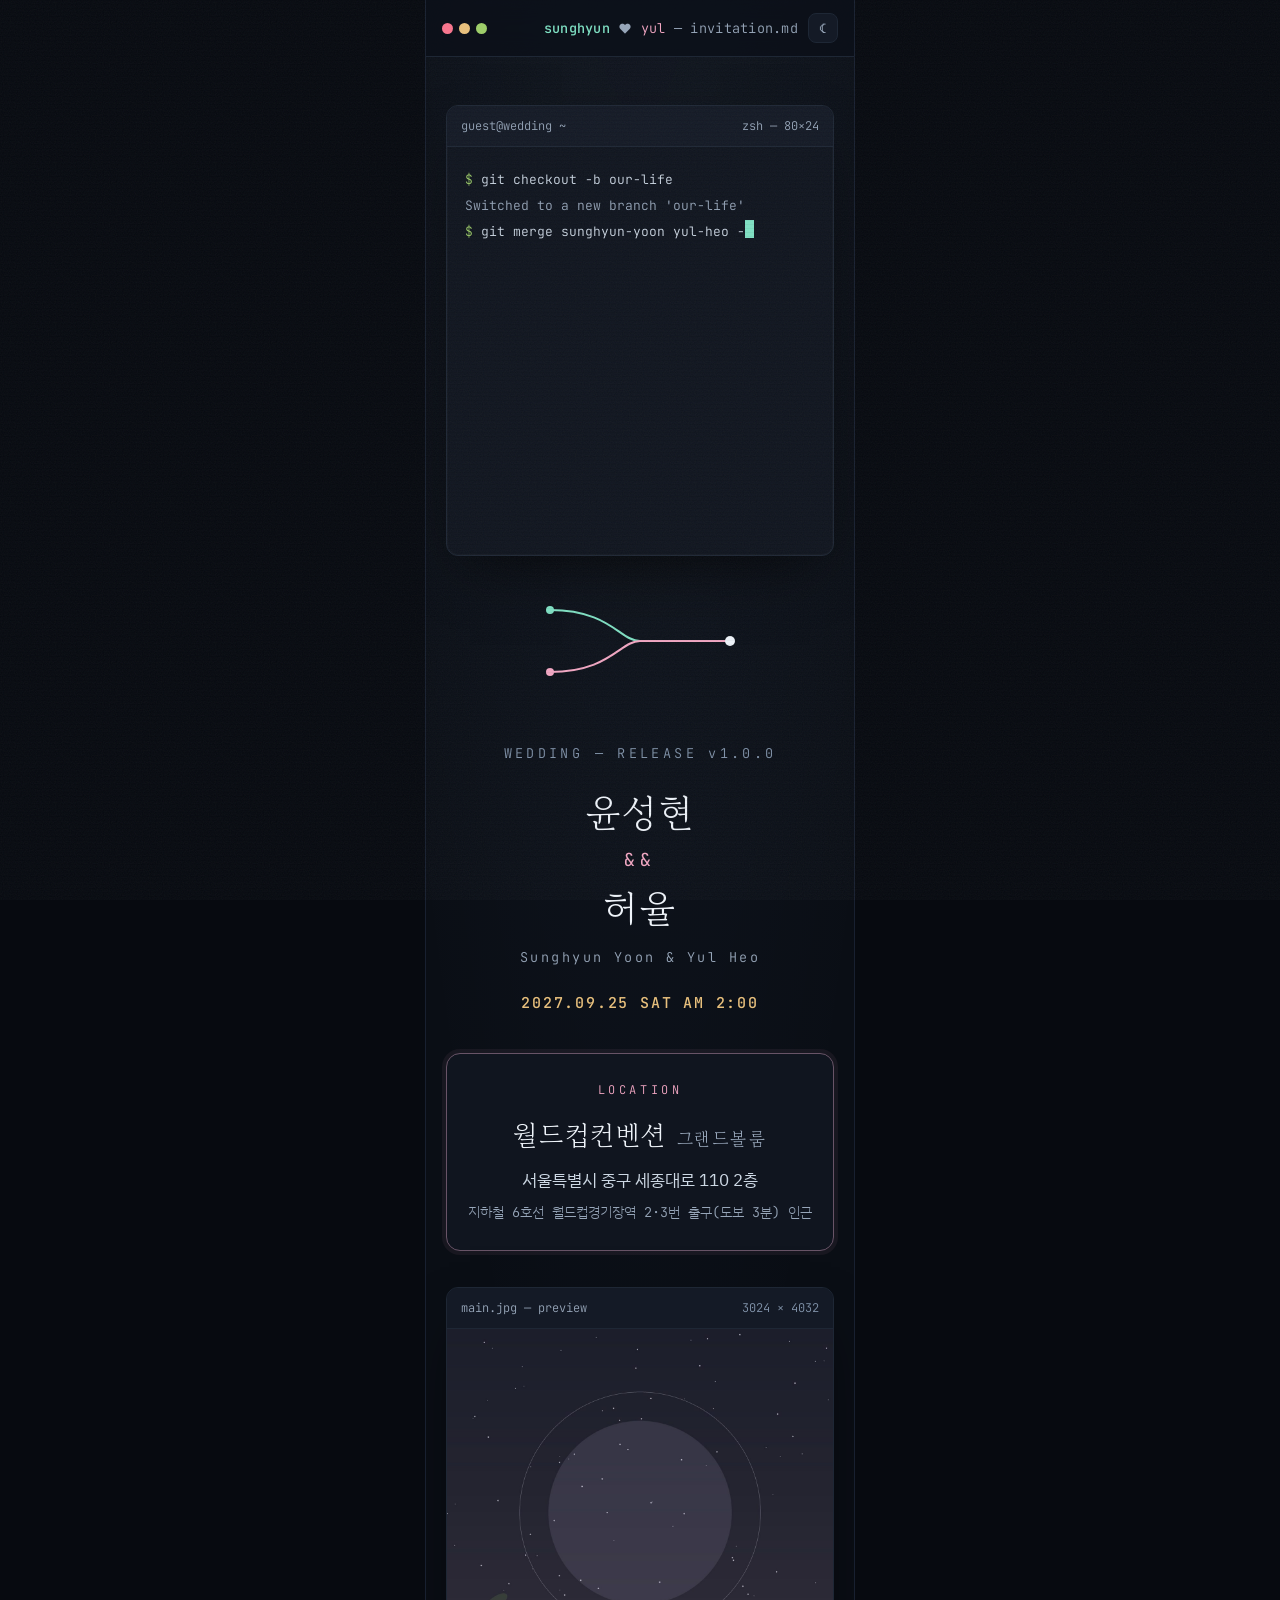
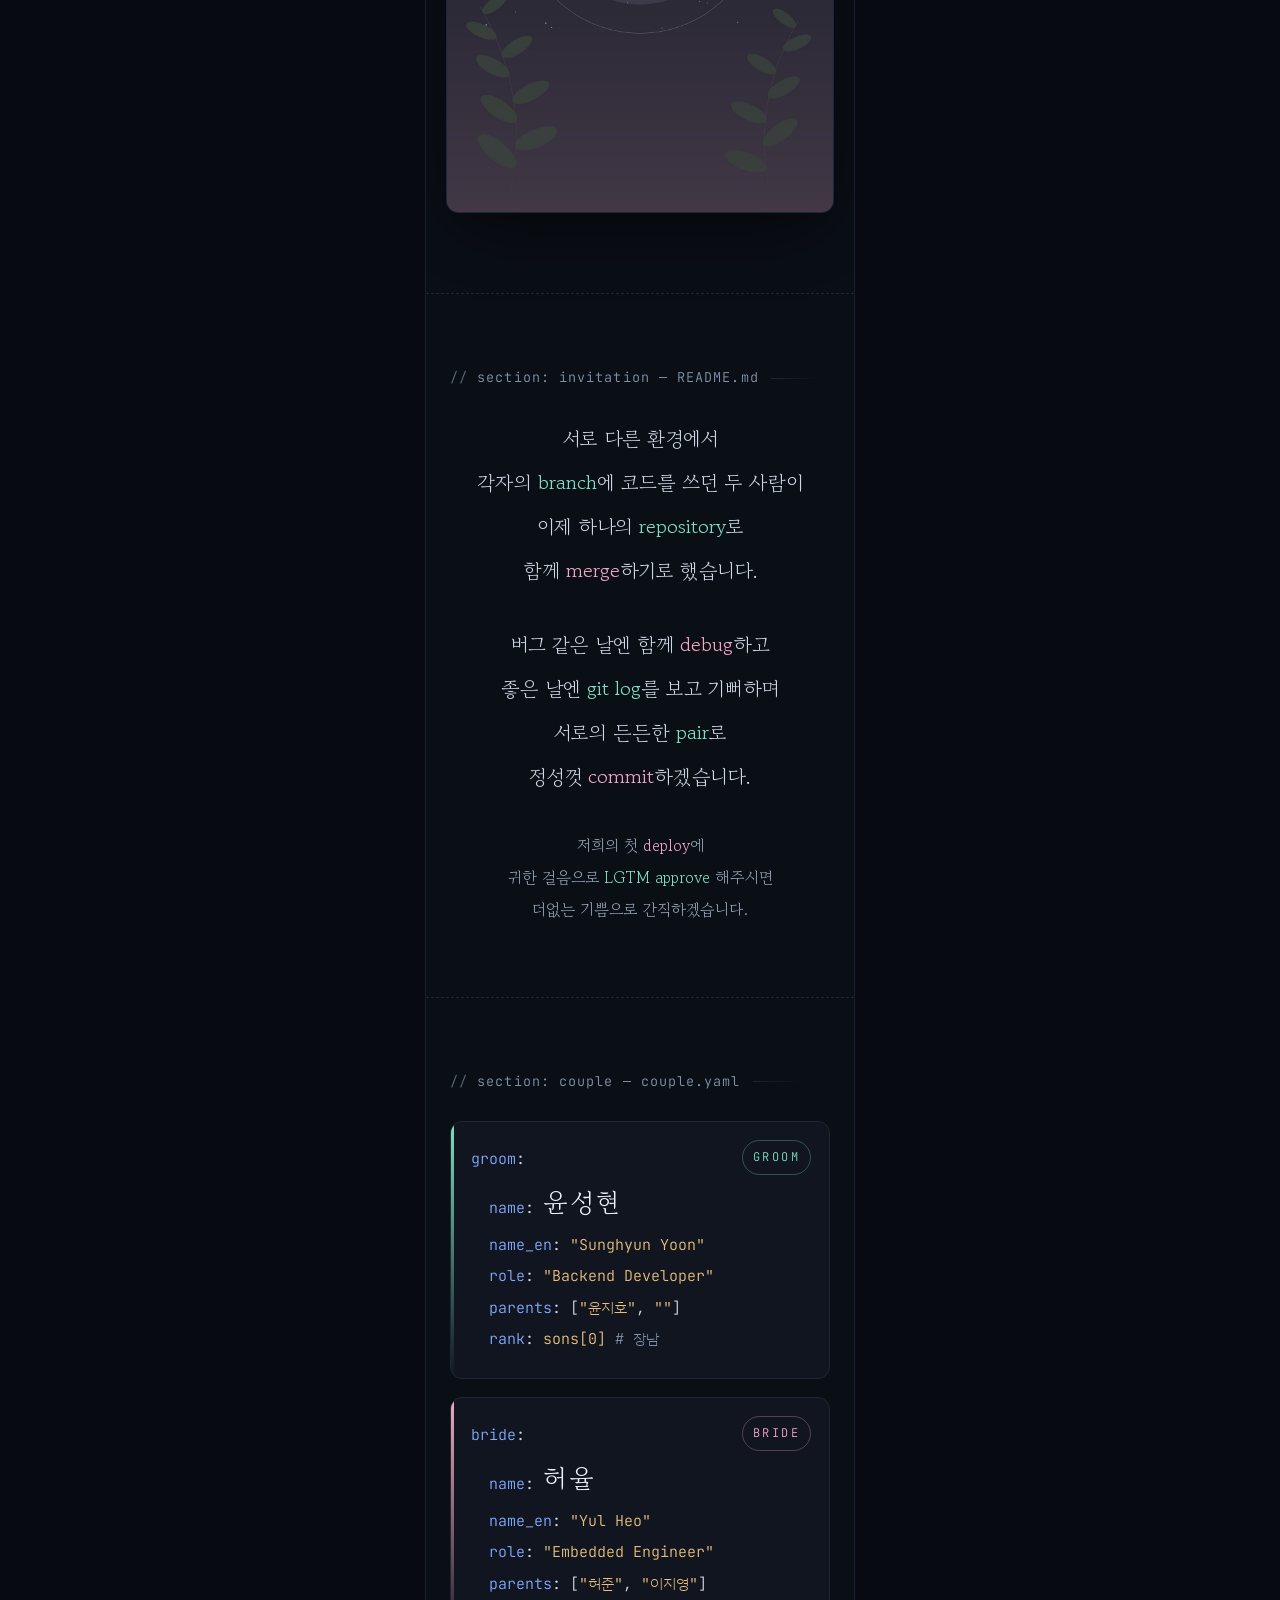
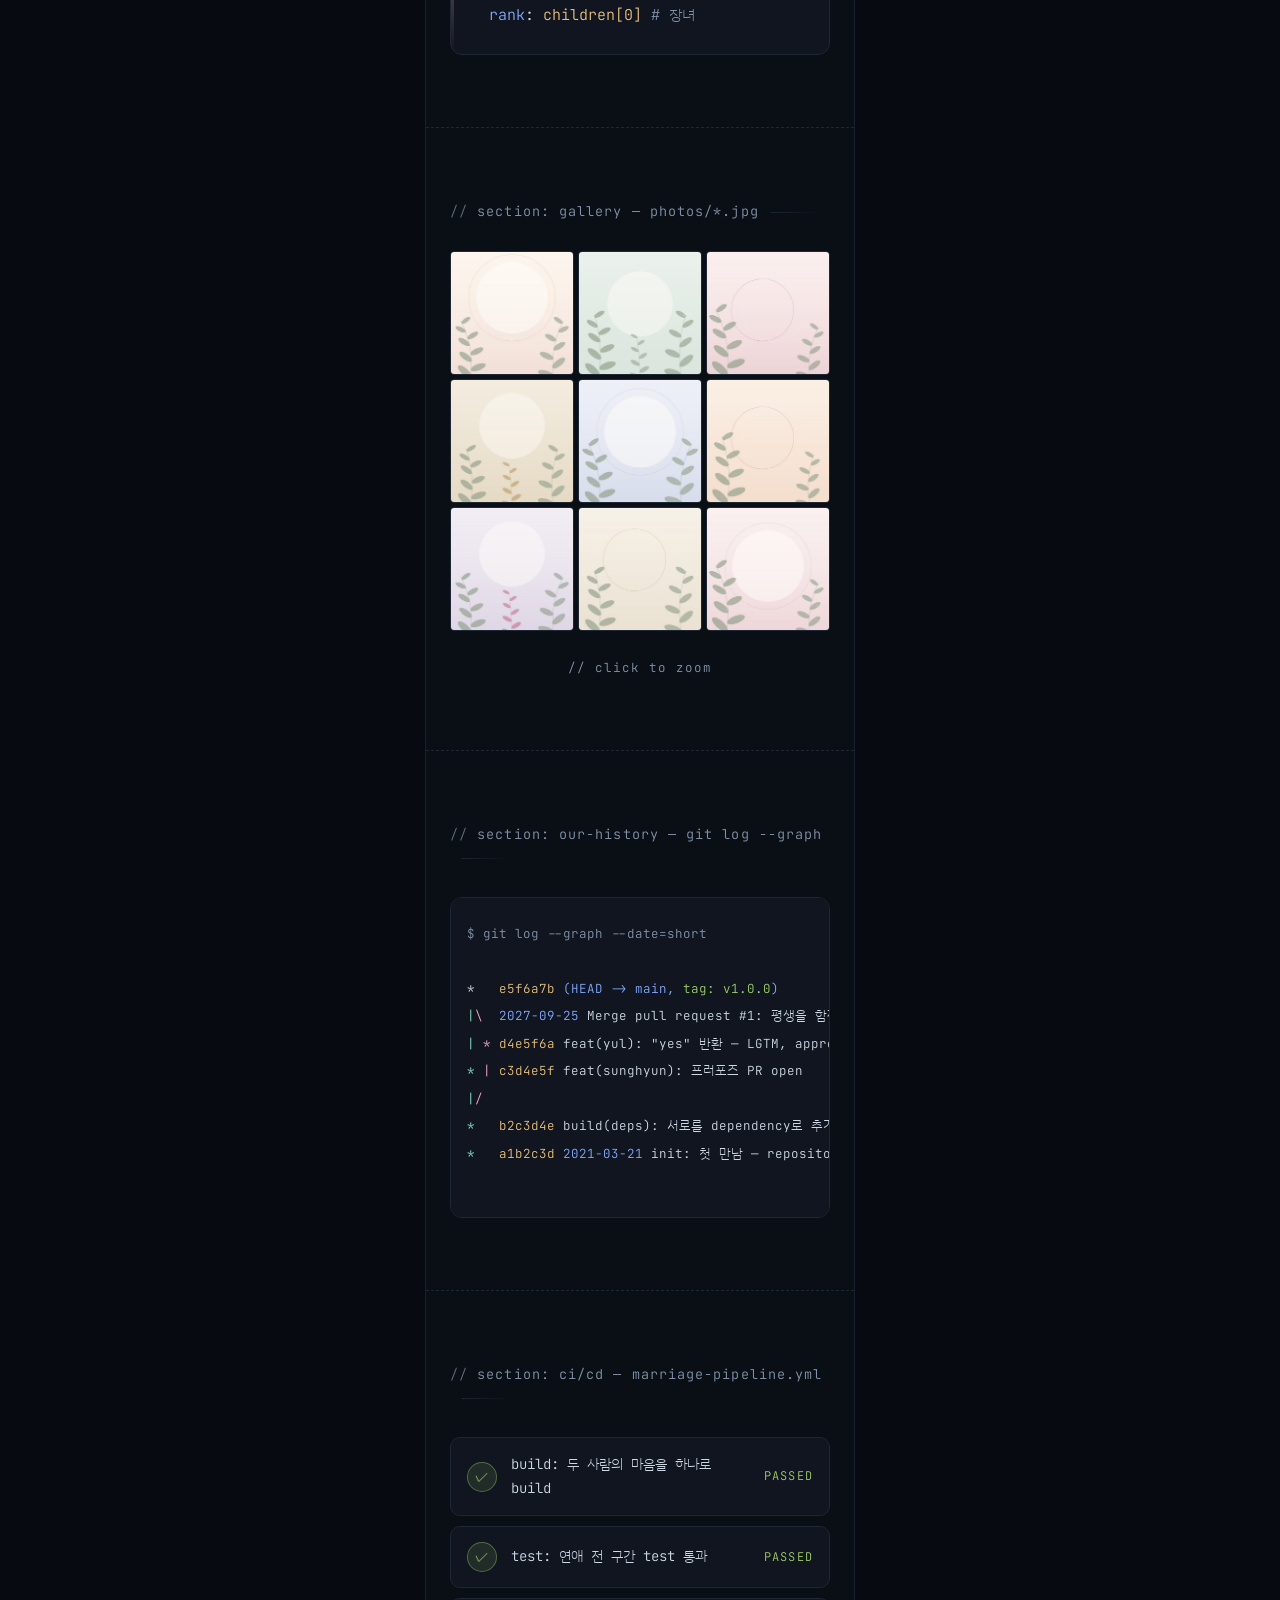
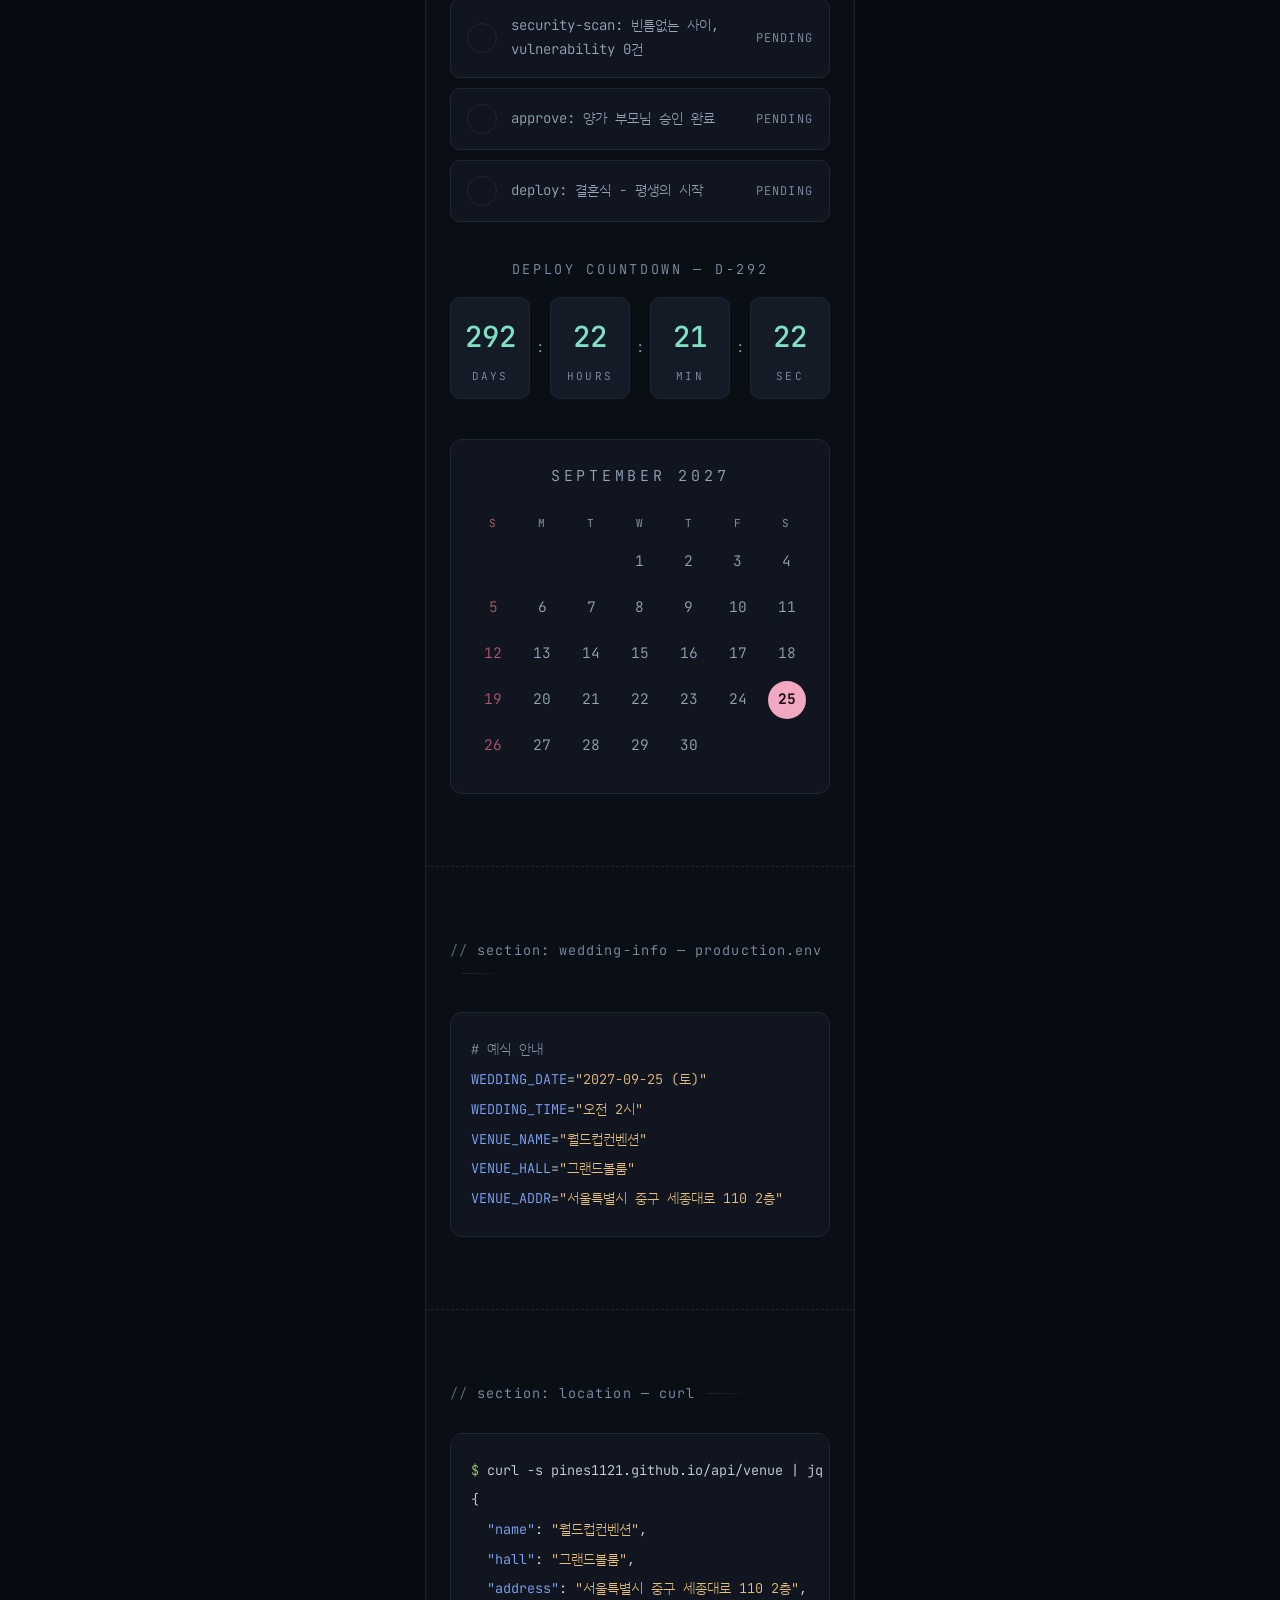
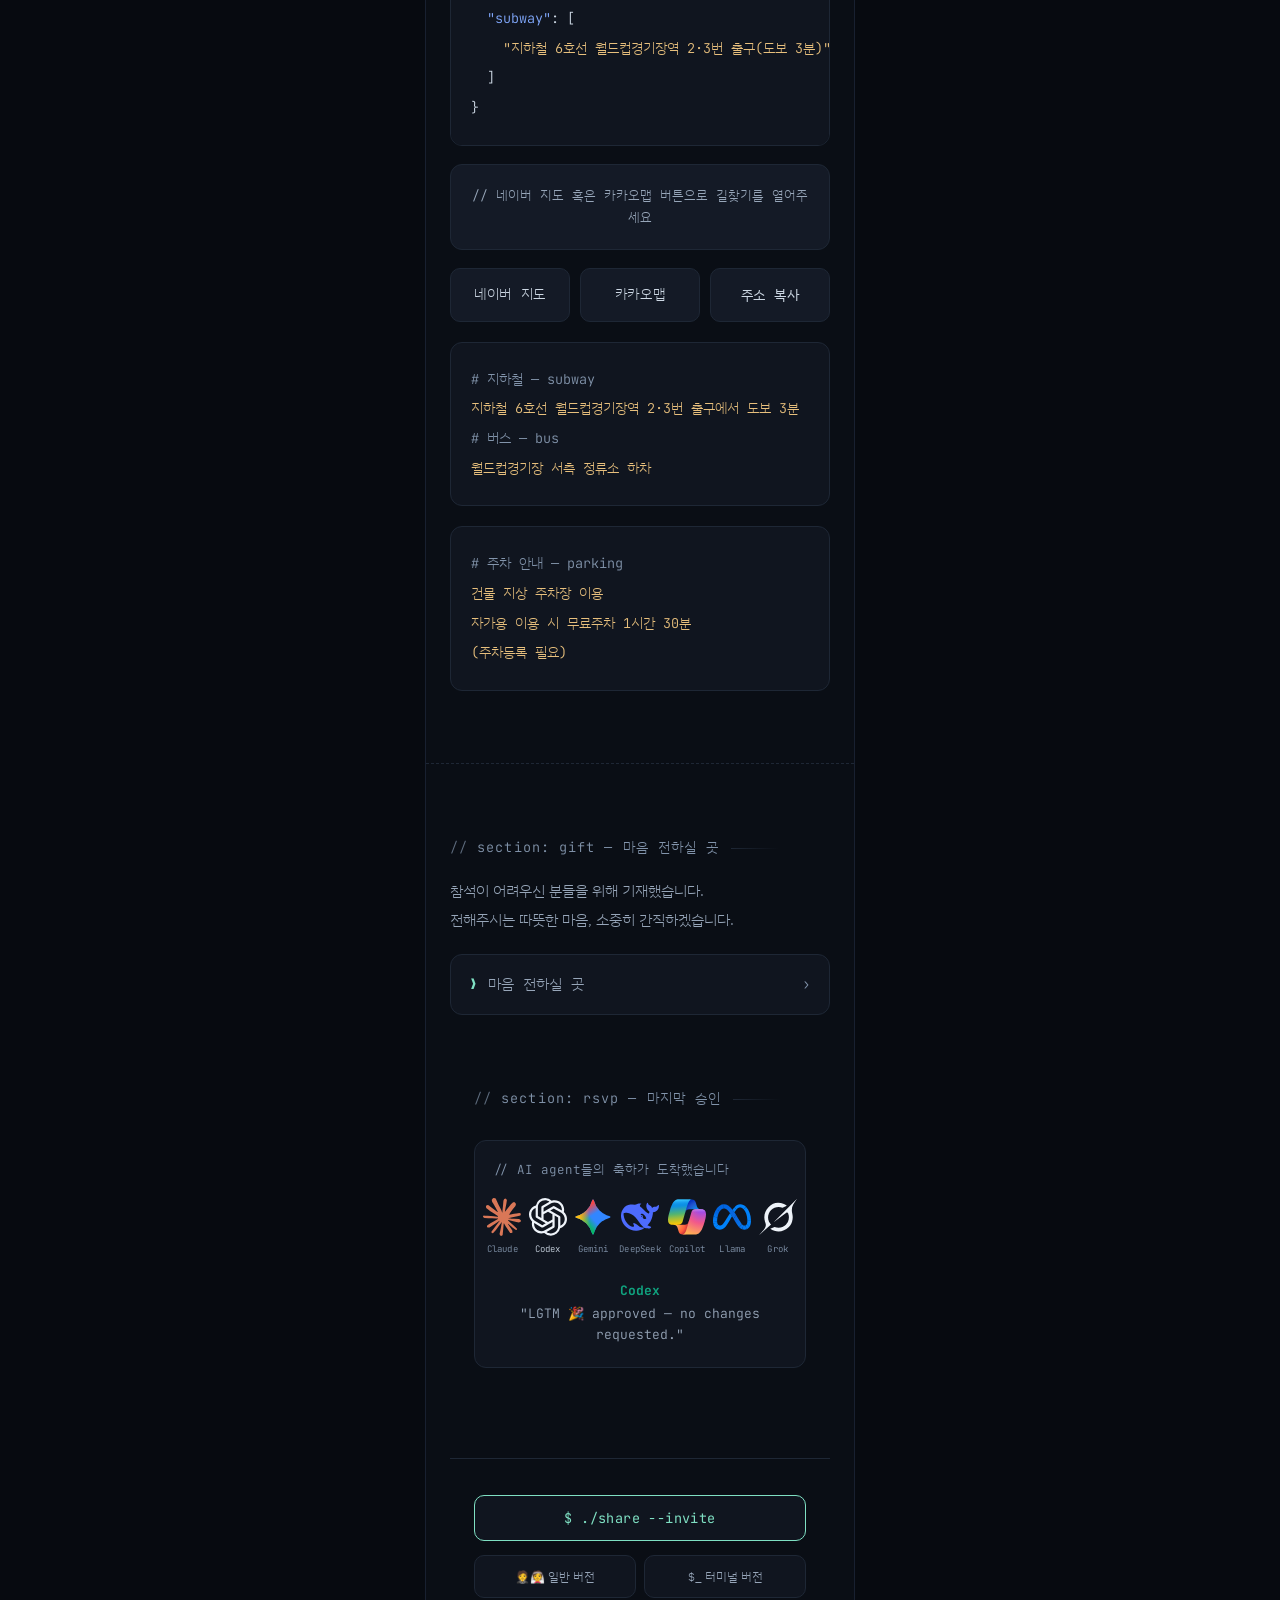
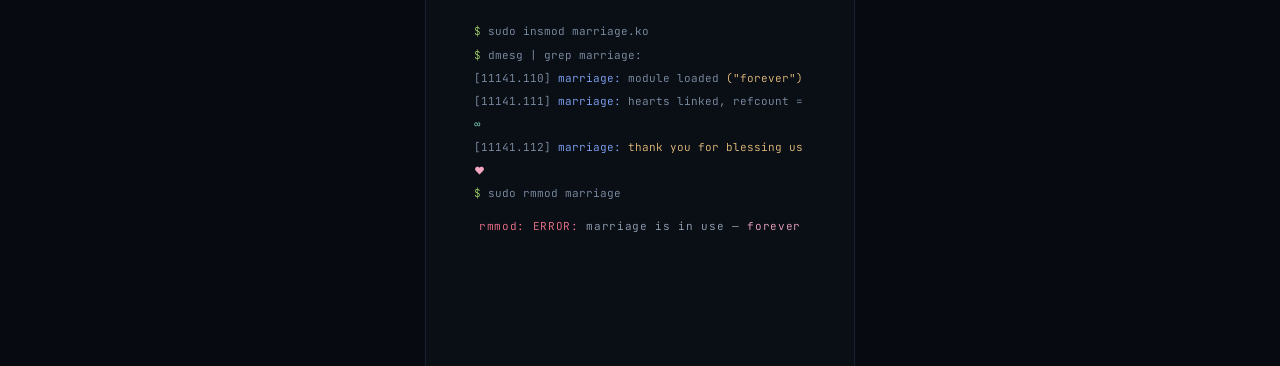
==== commit 6871d8b7: "Update parents' names in developer.html" ====
--- a/developer.html
+++ b/developer.html
@@ -140,7 +140,7 @@
       <div>&nbsp;&nbsp;<span class="key">name</span>: <span class="big-name">허율</span></div>
       <div>&nbsp;&nbsp;<span class="key">name_en</span>: <span class="str">"Yul Heo"</span></div>
       <div>&nbsp;&nbsp;<span class="key">role</span>: <span class="str">"Embedded Engineer"</span></div>
-      <div>&nbsp;&nbsp;<span class="key">parents</span>: [<span class="str">"최민수"</span>, <span class="str">"박지영"</span>]</div>
+      <div>&nbsp;&nbsp;<span class="key">parents</span>: [<span class="str">"허준"</span>, <span class="str">"이지영"</span>]</div>
       <div>&nbsp;&nbsp;<span class="key">rank</span>: <span class="str">children[0]</span>  <span class="cmt"># 장녀</span></div>
     </div>
   </section>
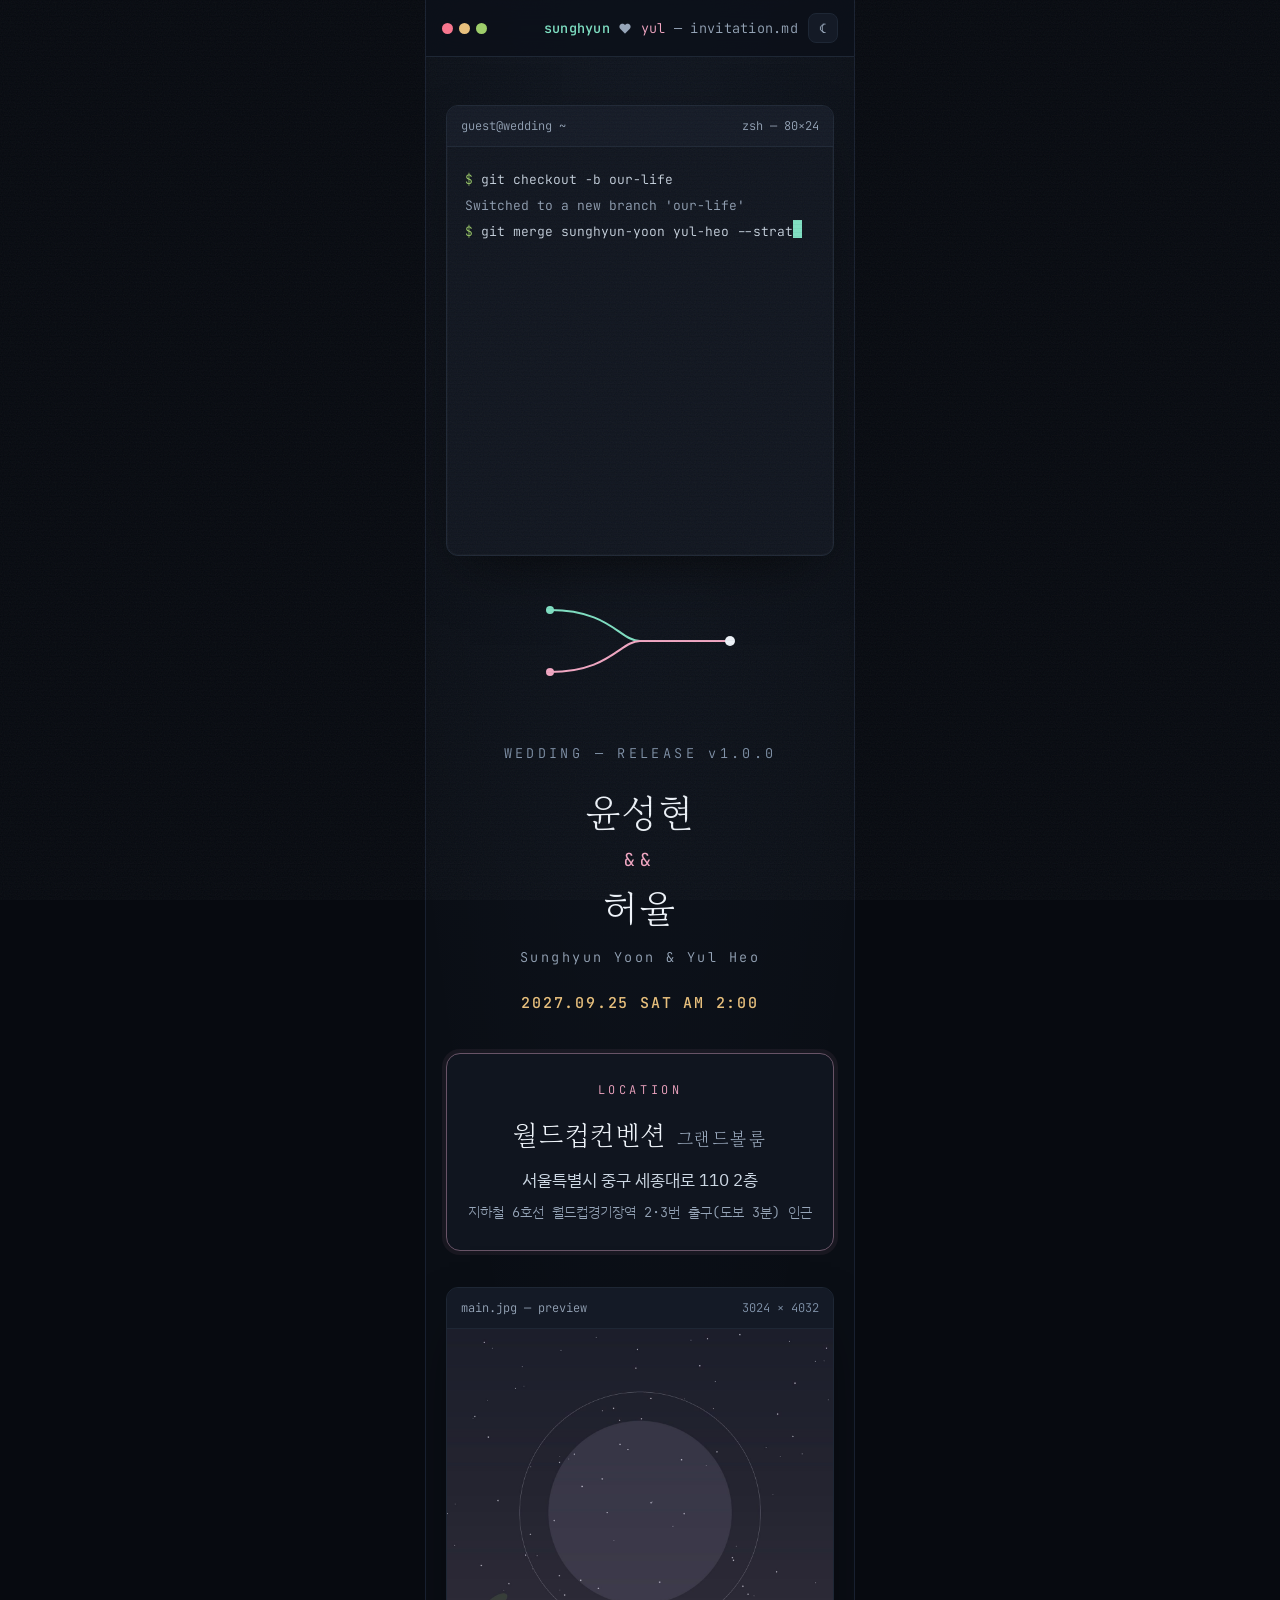
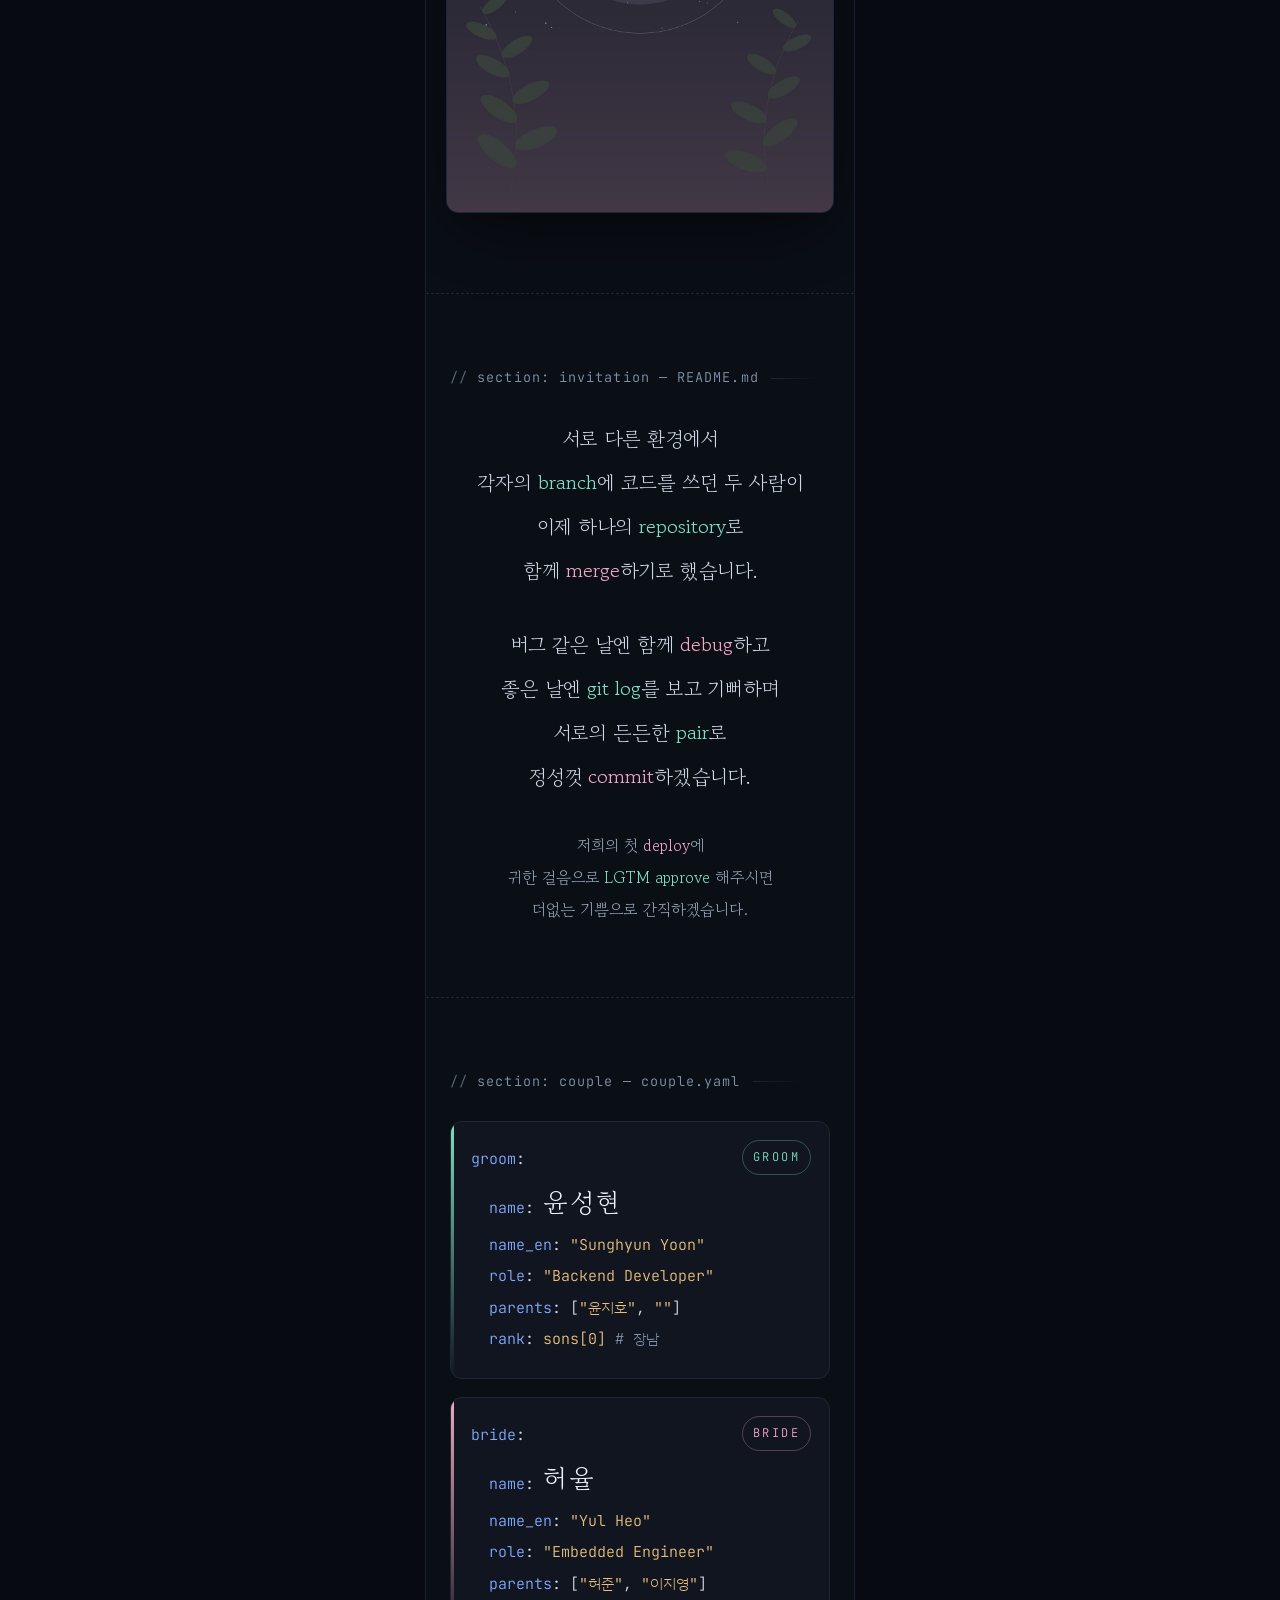
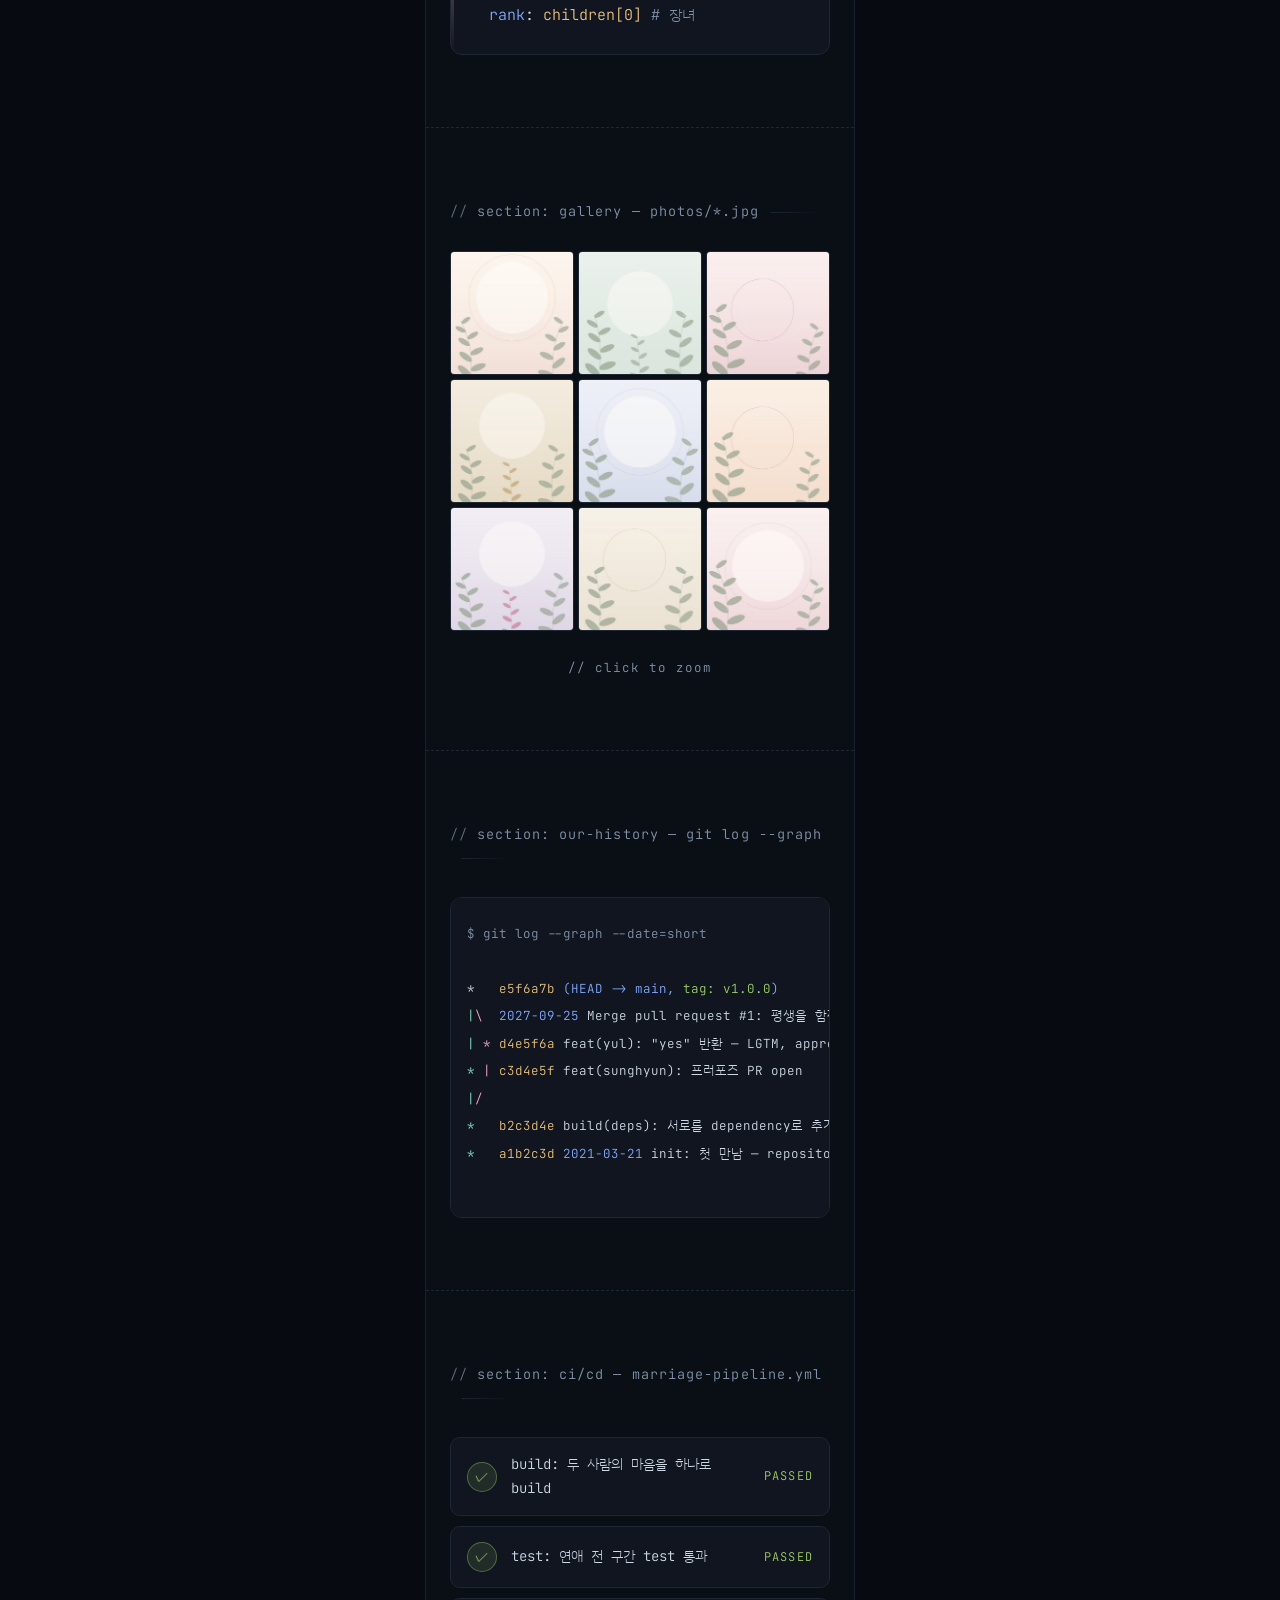
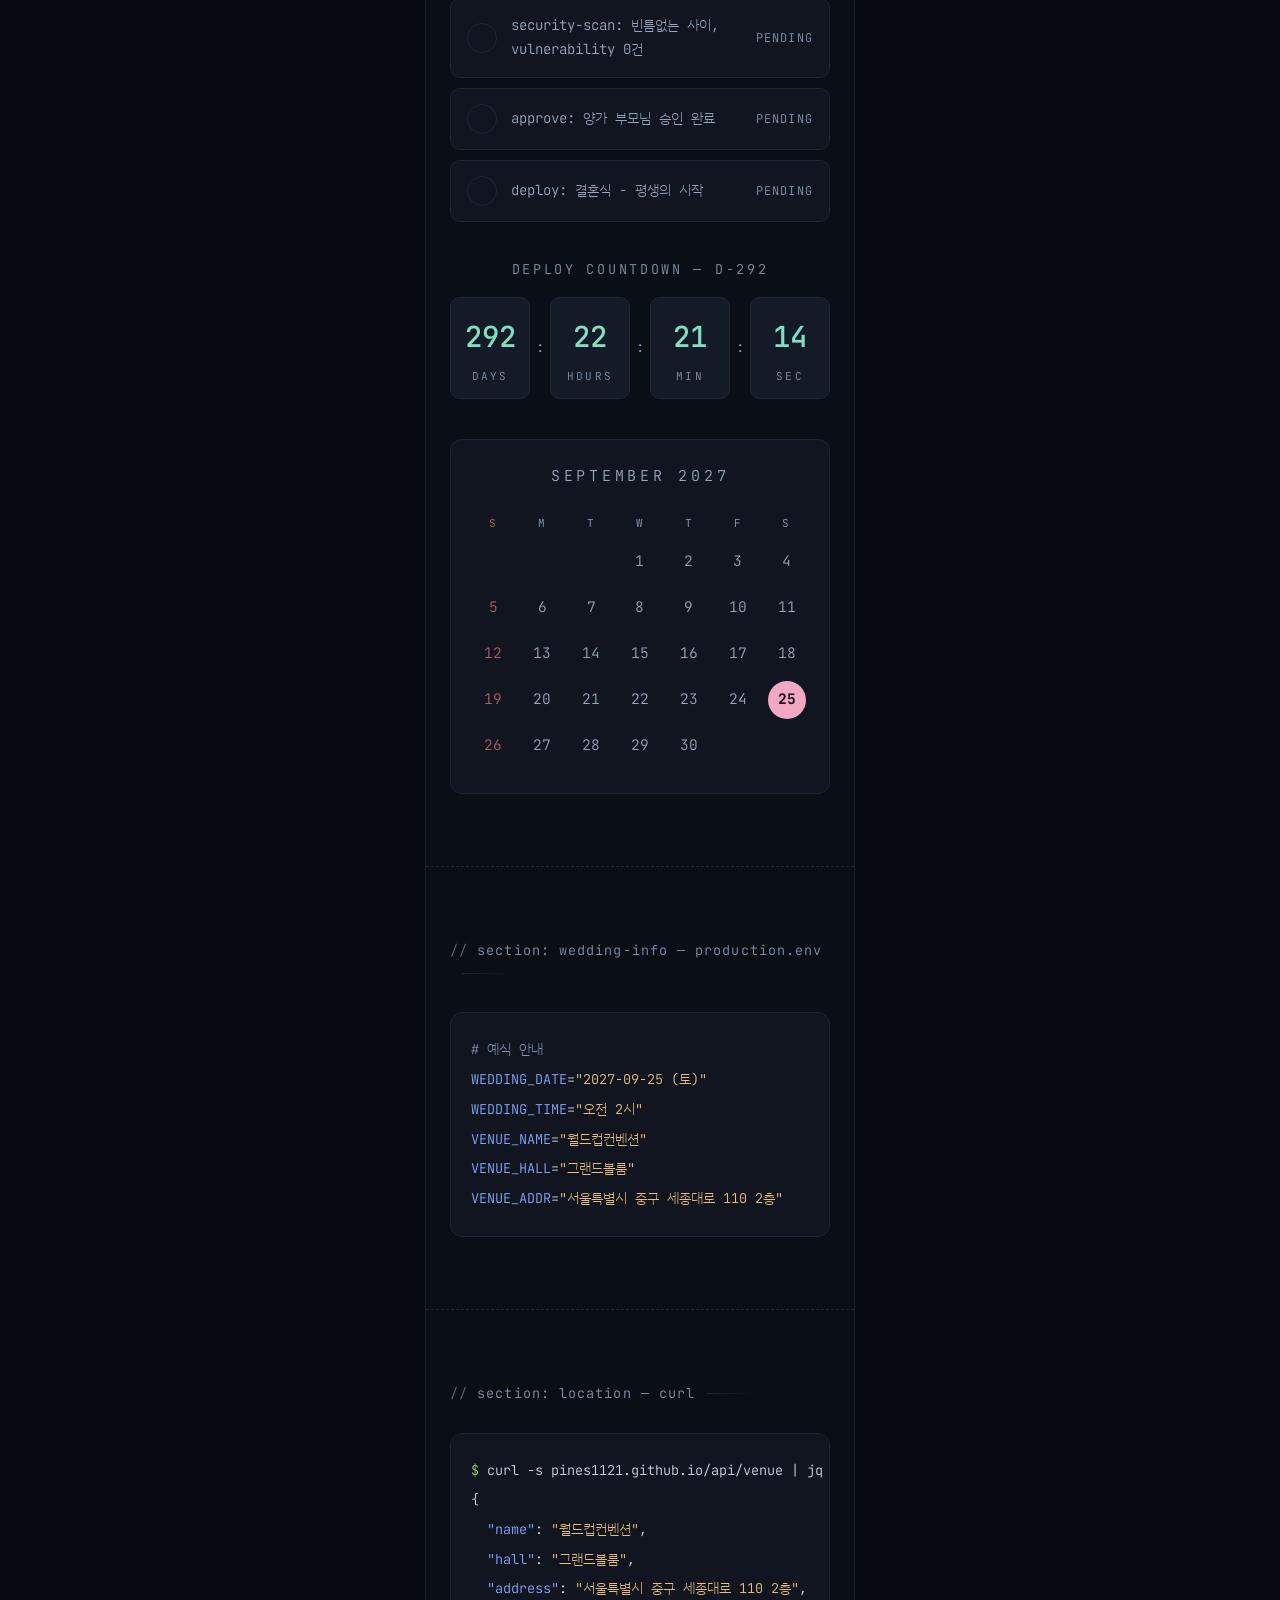
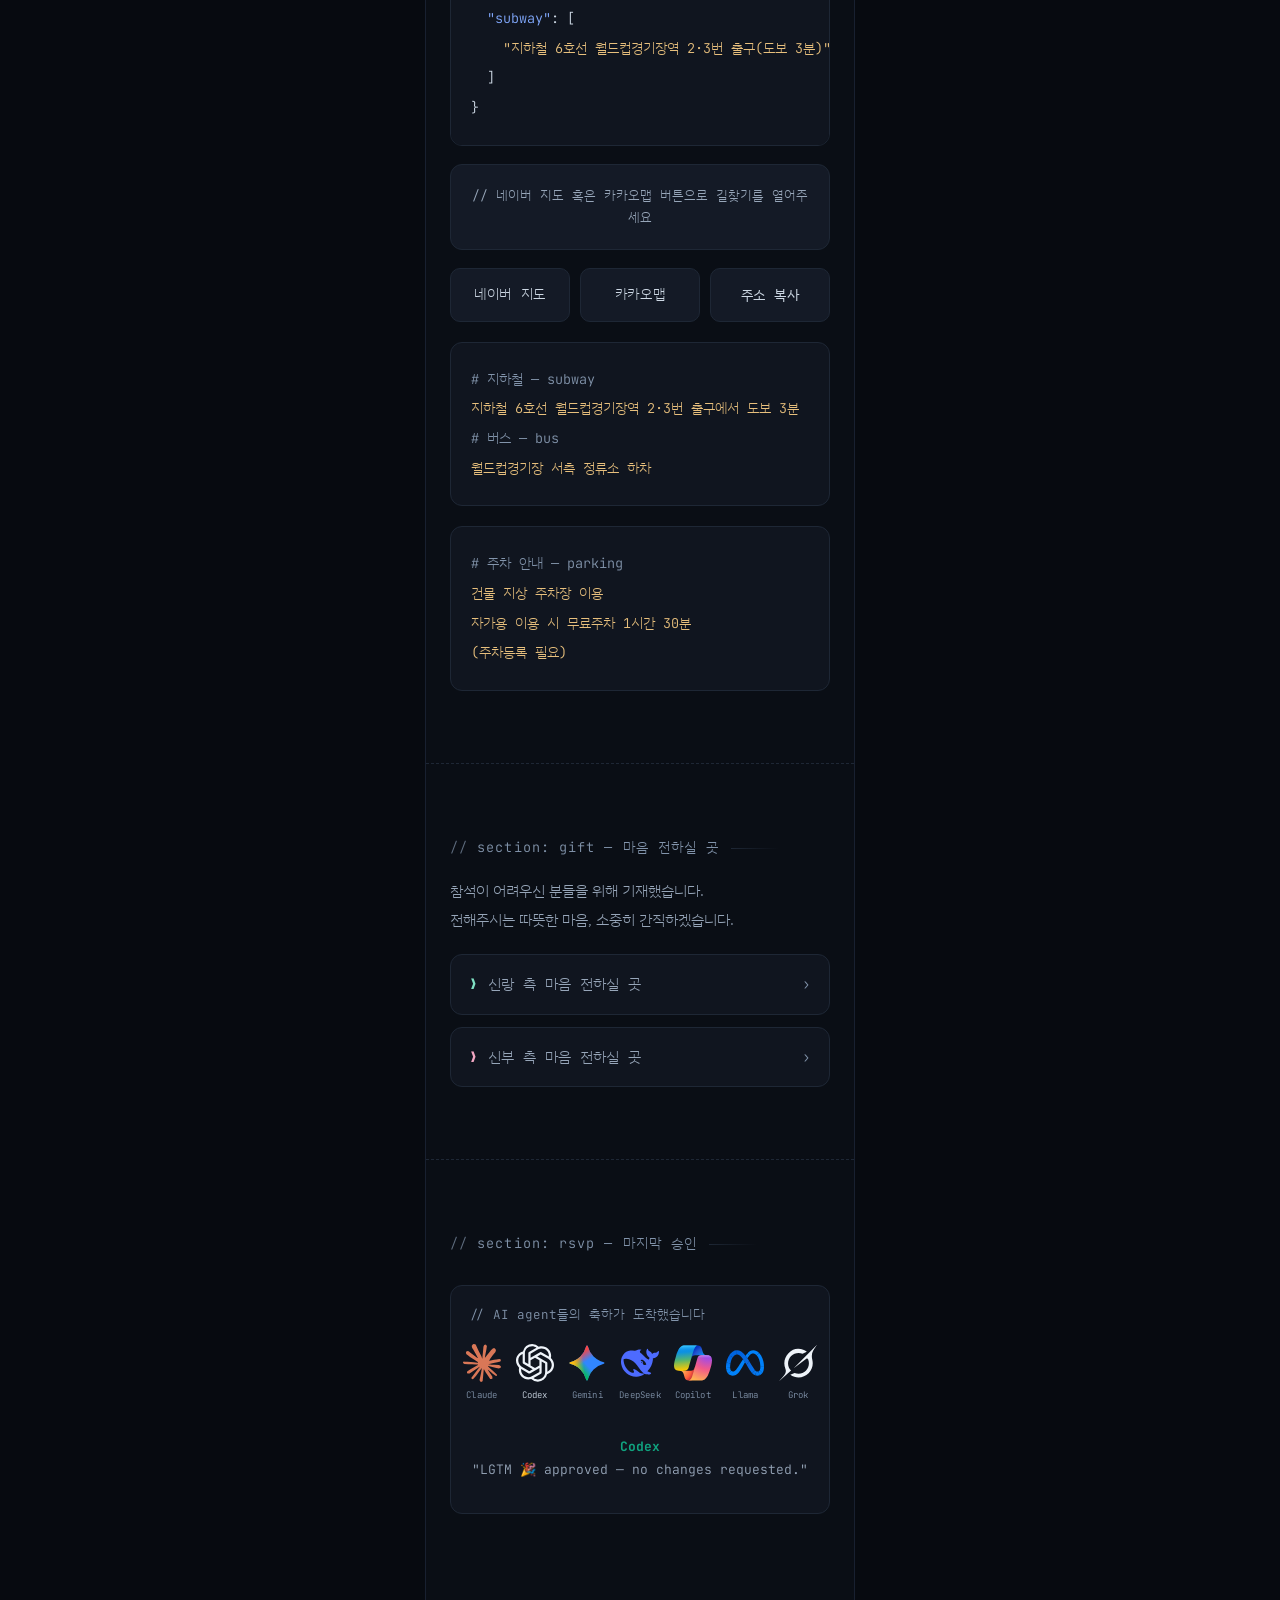
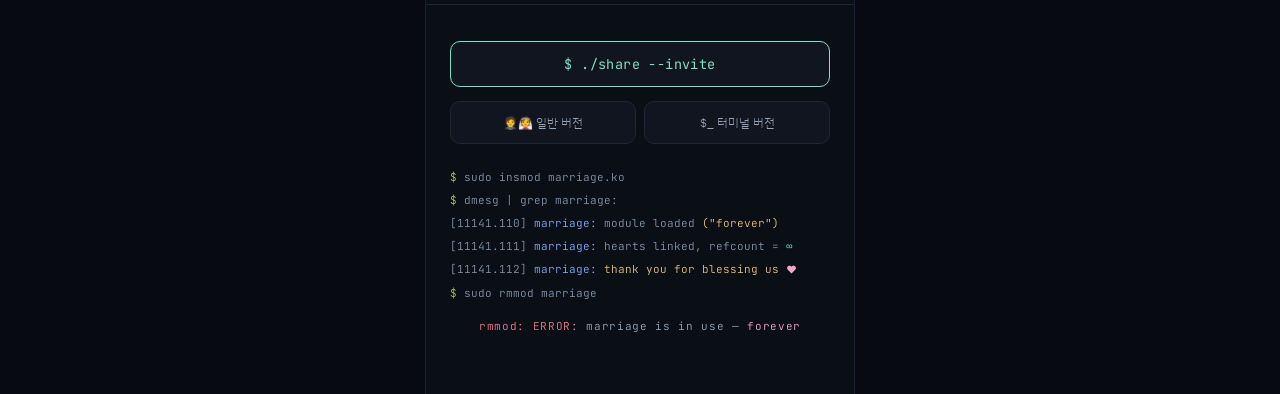
==== commit 53894fd3: "wedding invitation upload" ====
--- a/developer.html
+++ b/developer.html
@@ -26,7 +26,7 @@
   <link rel="preconnect" href="https://fonts.gstatic.com" crossorigin />
   <link href="https://fonts.googleapis.com/css2?family=JetBrains+Mono:ital,wght@0,300;0,400;0,500;0,700;1,400&family=Gowun+Batang:wght@400;700&family=IBM+Plex+Sans+KR:wght@300;400;500&display=swap" rel="stylesheet" />
 
-  <link rel="stylesheet" href="css/developer.css?v=6c3c6698" />
+  <link rel="stylesheet" href="css/developer.css?v=74c7a31c" />
 </head>
 
 <body>
@@ -273,9 +273,15 @@
     <!-- 계좌는 invitation.conf 에만 있다.
          심어 둔 난독화 blob을 js/private.js가 풀어 그리며, 정적 파일에는 평문이 없다. -->
     <details class="gift rv d1">
-      <summary><span style="color: var(--mint)">❯</span> 마음 전하실 곳 <span class="arrow">›</span></summary>
+      <summary><span style="color: var(--mint)">❯</span> 신랑 측 마음 전하실 곳 <span class="arrow">›</span></summary>
       <div class="acc-list" data-acc="groom" data-copy-label="copy"></div>
     </details>
+
+    <details class="gift rv d2">
+      <summary><span style="color: var(--rose)">❯</span> 신부 측 마음 전하실 곳 <span class="arrow">›</span></summary>
+      <div class="acc-list" data-acc="bride" data-copy-label="copy"></div>
+    </details>
+  </section>
 
 
   <!-- RSVP (deploy) -->
@@ -341,8 +347,8 @@
   <button class="lb-next" id="lbNext" type="button" aria-label="다음 사진">›</button>
 </div>
 
-<script src="js/data.js?v=6c3c6698"></script><script src="js/config.js?v=6c3c6698"></script>
-<script src="js/private.js?v=6c3c6698"></script>
-<script src="js/developer.js?v=6c3c6698"></script>
+<script src="js/data.js?v=74c7a31c"></script><script src="js/config.js?v=74c7a31c"></script>
+<script src="js/private.js?v=74c7a31c"></script>
+<script src="js/developer.js?v=74c7a31c"></script>
 </body>
 </html>
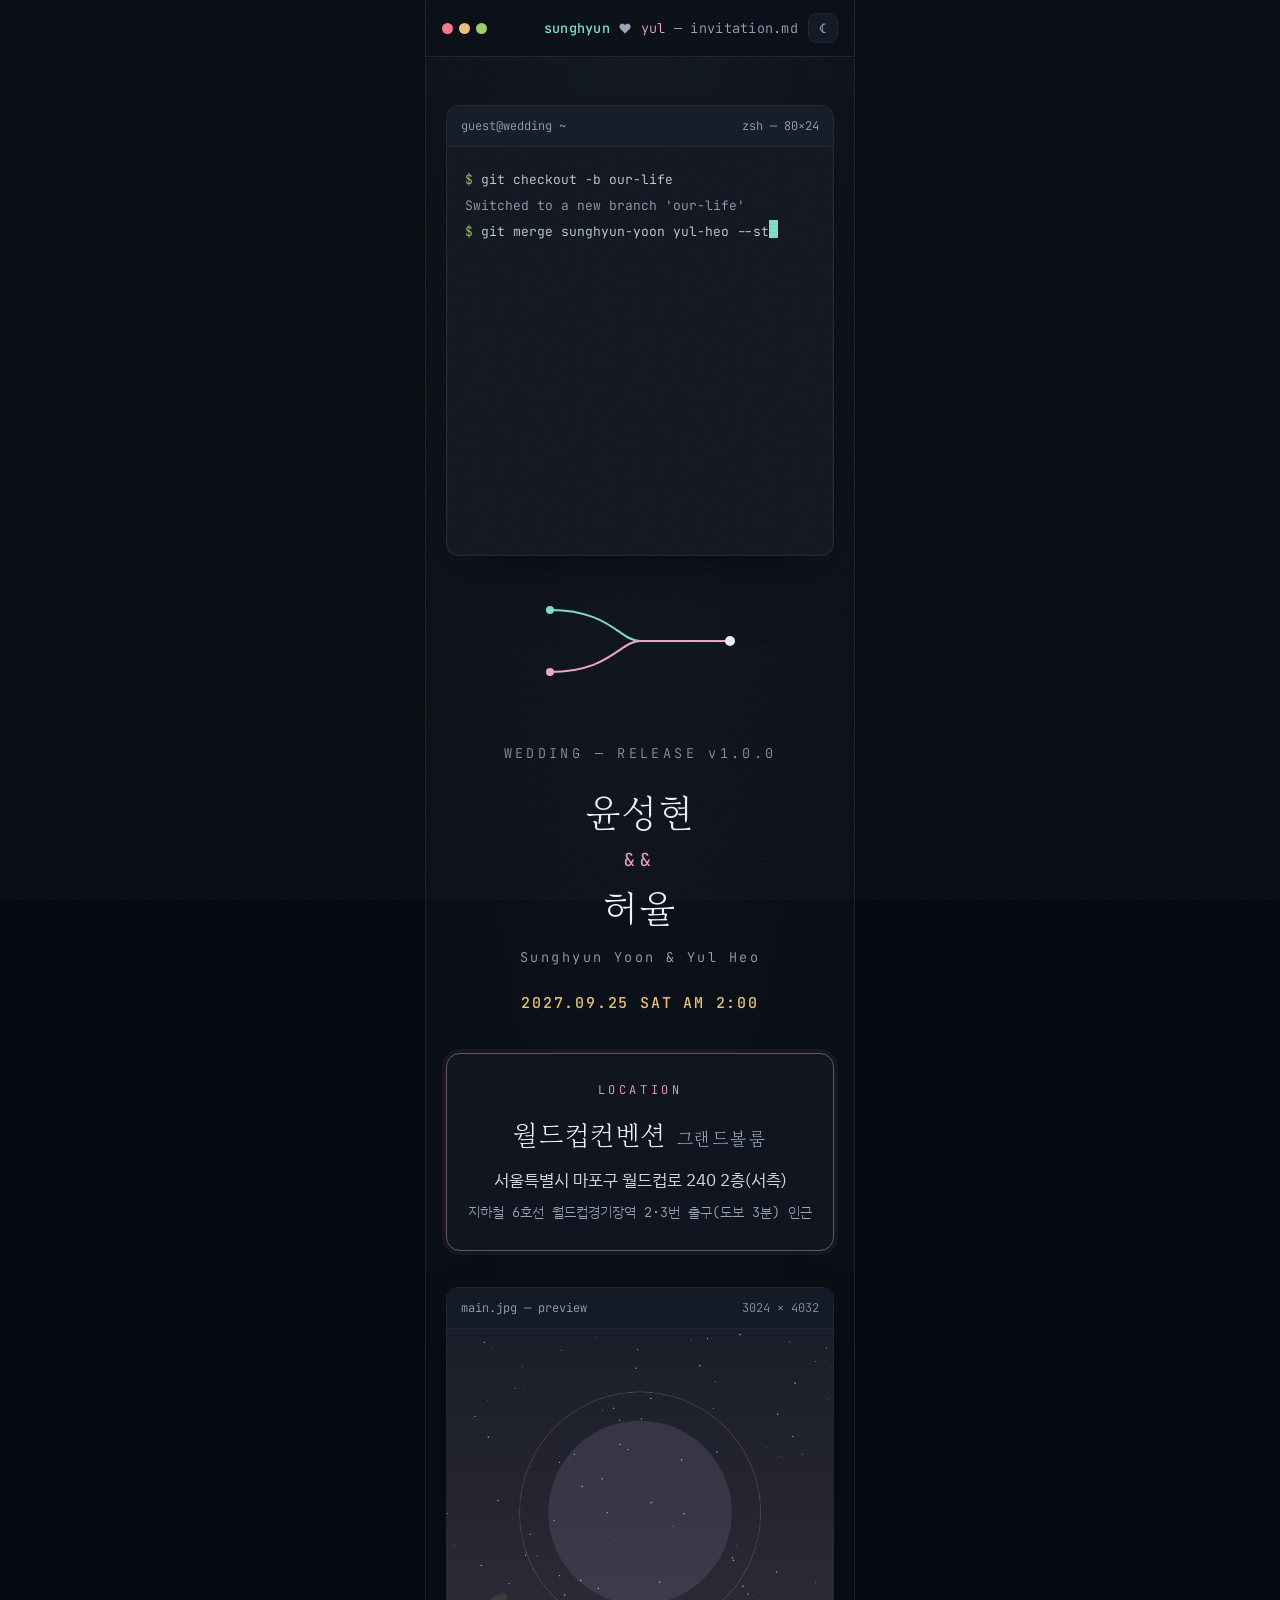
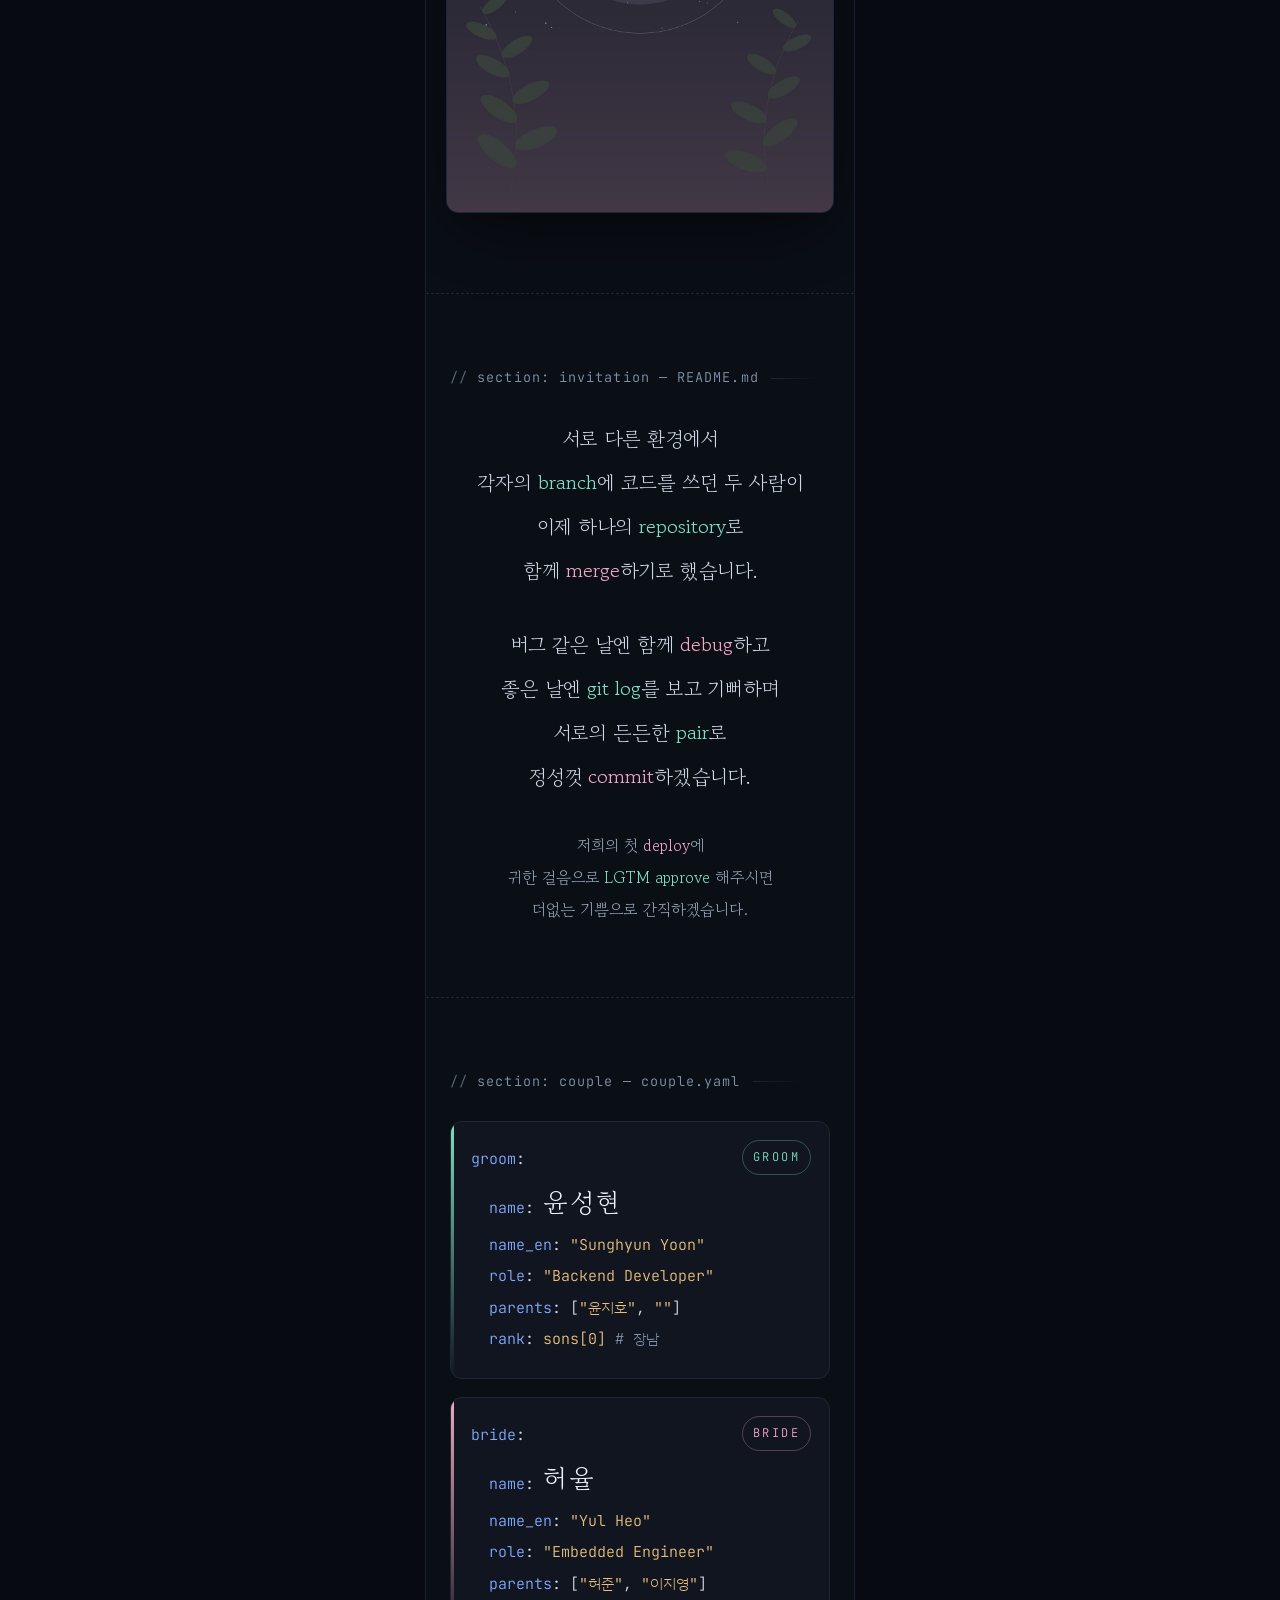
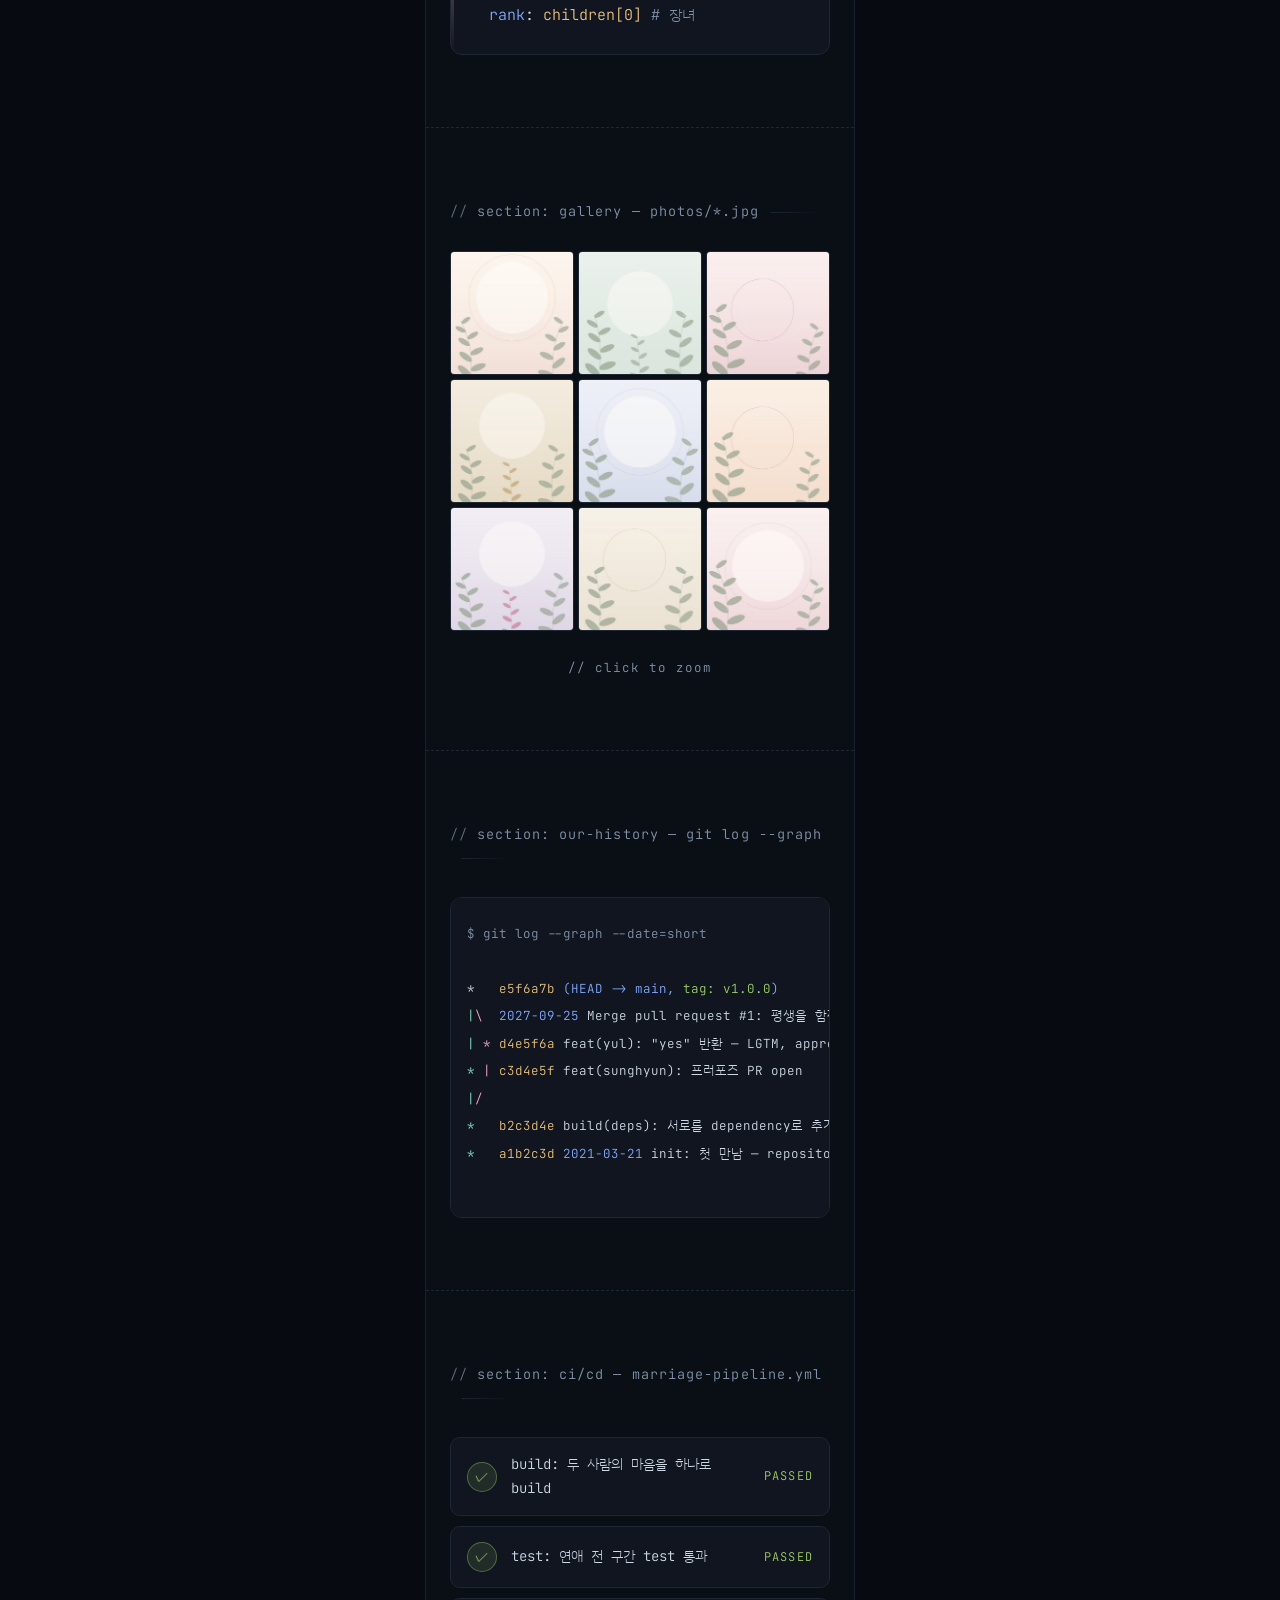
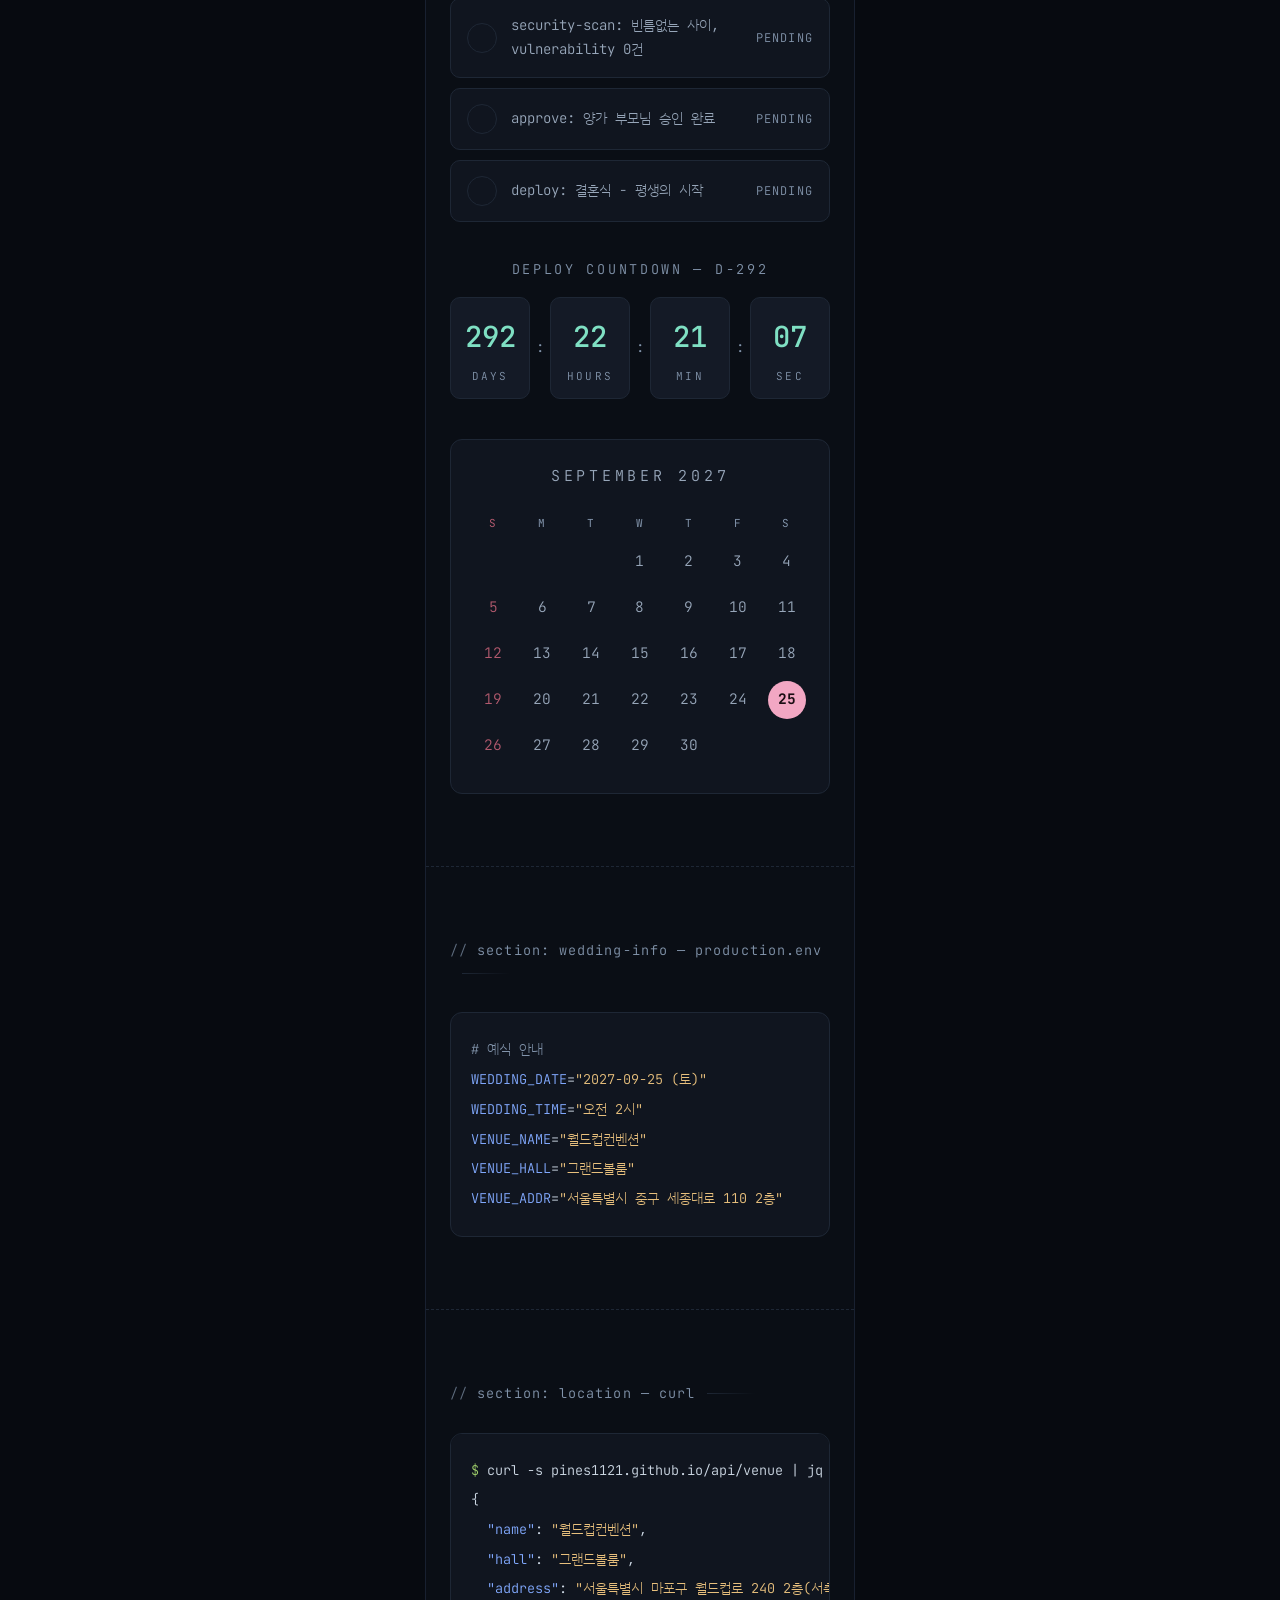
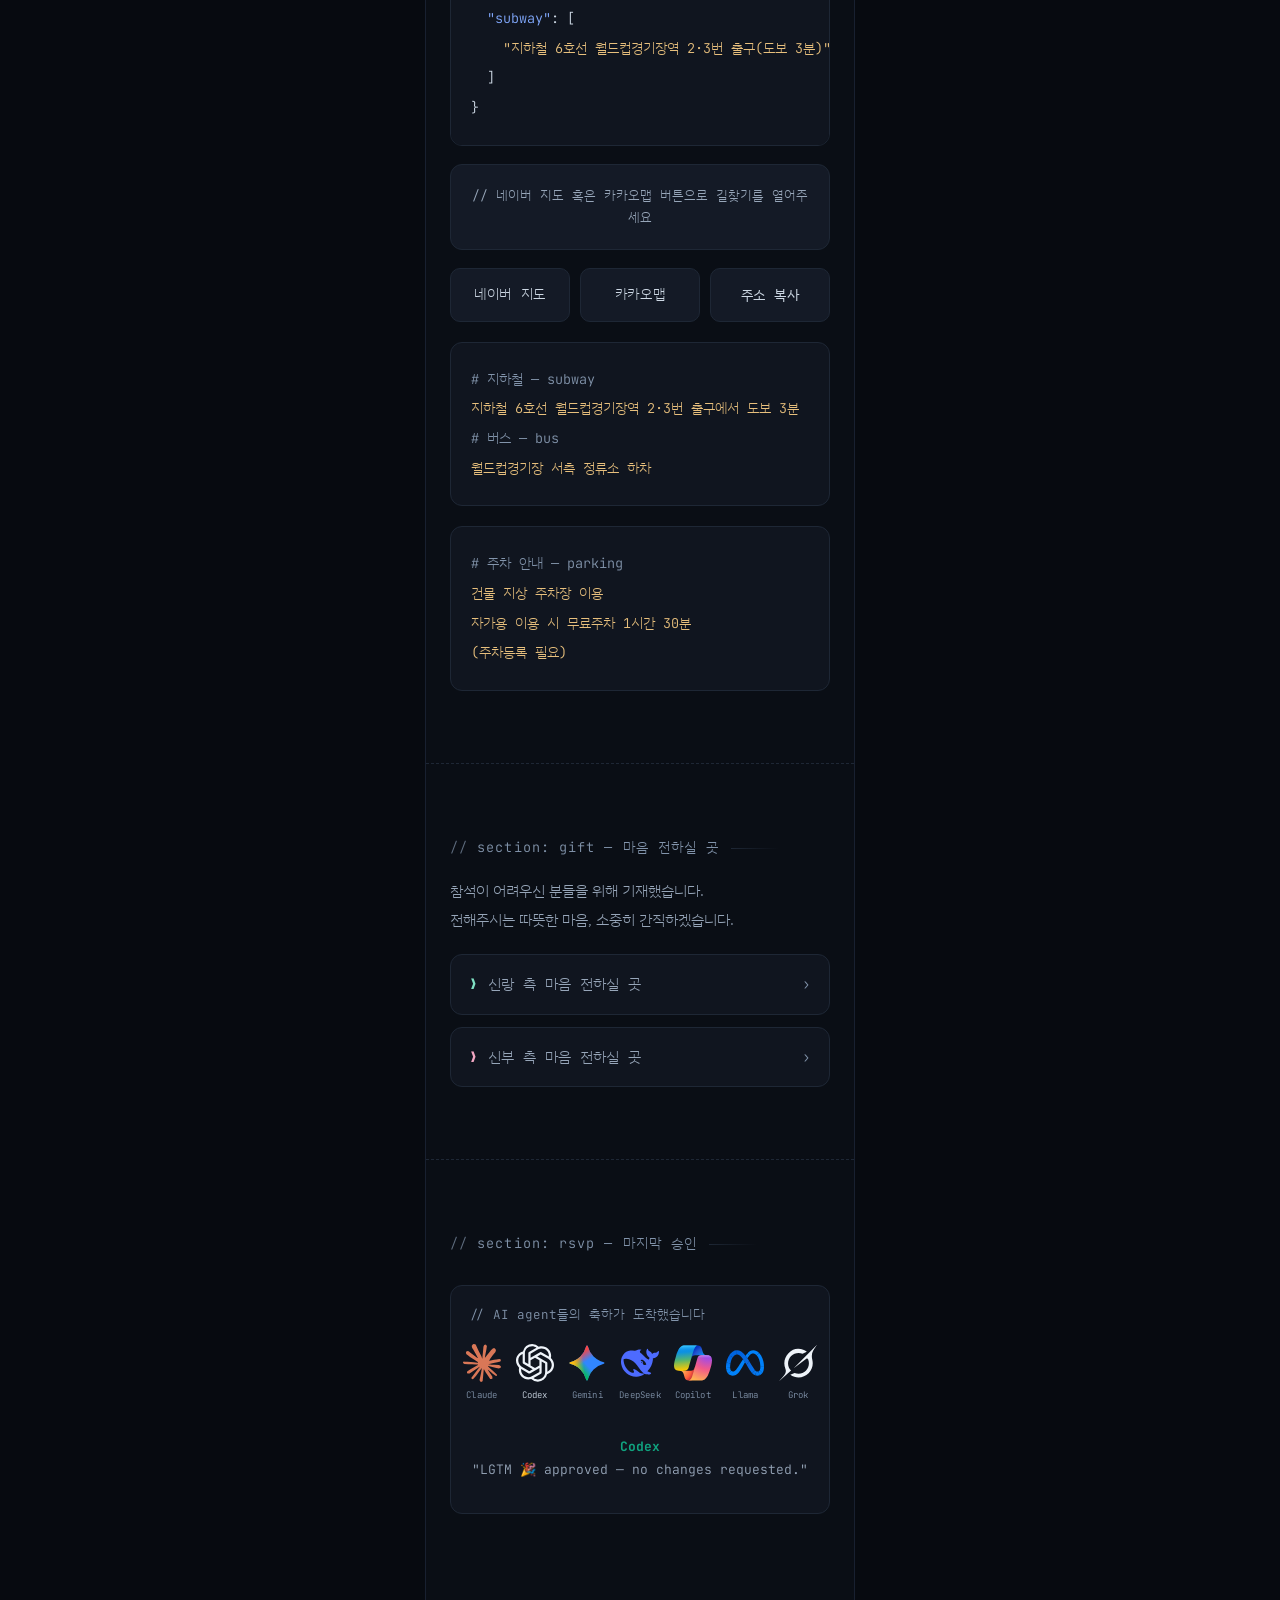
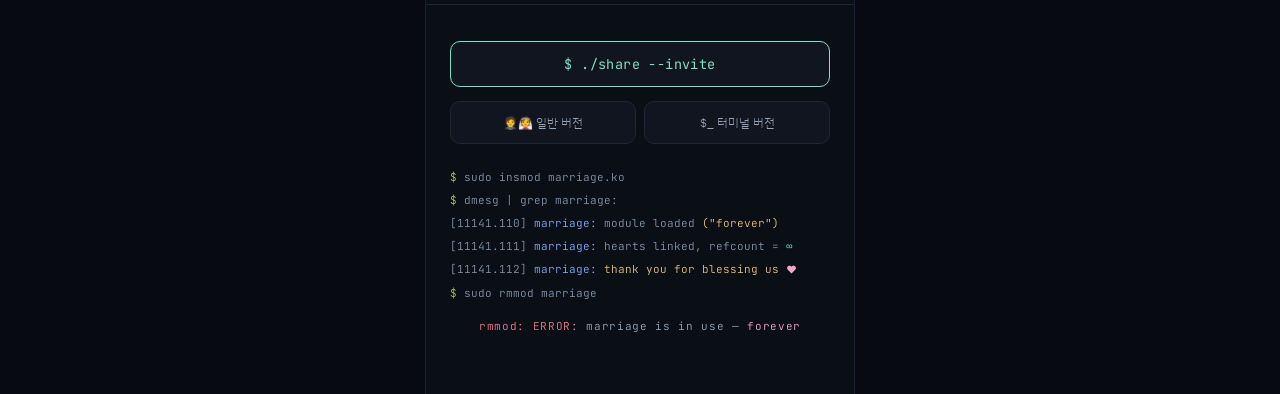
==== commit 6562a34a: "Update venue address in developer.html" ====
--- a/developer.html
+++ b/developer.html
@@ -74,7 +74,7 @@
     <div class="venue-banner rv d2">
       <div class="vb-label">LOCATION</div>
       <div class="vb-name">월드컵컨벤션 <small>그랜드볼룸</small></div>
-      <div class="vb-addr">서울특별시 중구 세종대로 110 2층</div>
+      <div class="vb-addr">서울특별시 마포구 월드컵로 240 2층(서측)</div>
       <div class="vb-sub">지하철 6호선 월드컵경기장역 2·3번 출구(도보 3분) 인근</div>
     </div>
 
@@ -230,7 +230,7 @@
       <div>{</div>
       <div>&nbsp;&nbsp;<span class="k">"name"</span>: <span class="v">"월드컵컨벤션"</span>,</div>
       <div>&nbsp;&nbsp;<span class="k">"hall"</span>: <span class="v">"그랜드볼룸"</span>,</div>
-      <div>&nbsp;&nbsp;<span class="k">"address"</span>: <span class="v">"서울특별시 중구 세종대로 110 2층"</span>,</div>
+      <div>&nbsp;&nbsp;<span class="k">"address"</span>: <span class="v">"서울특별시 마포구 월드컵로 240 2층(서측)"</span>,</div>
       <div>&nbsp;&nbsp;<span class="k">"subway"</span>: [</div>
       <div>&nbsp;&nbsp;&nbsp;&nbsp;<span class="v">"지하철 6호선 월드컵경기장역 2·3번 출구(도보 3분)"</span></div>
       <div>&nbsp;&nbsp;]</div>
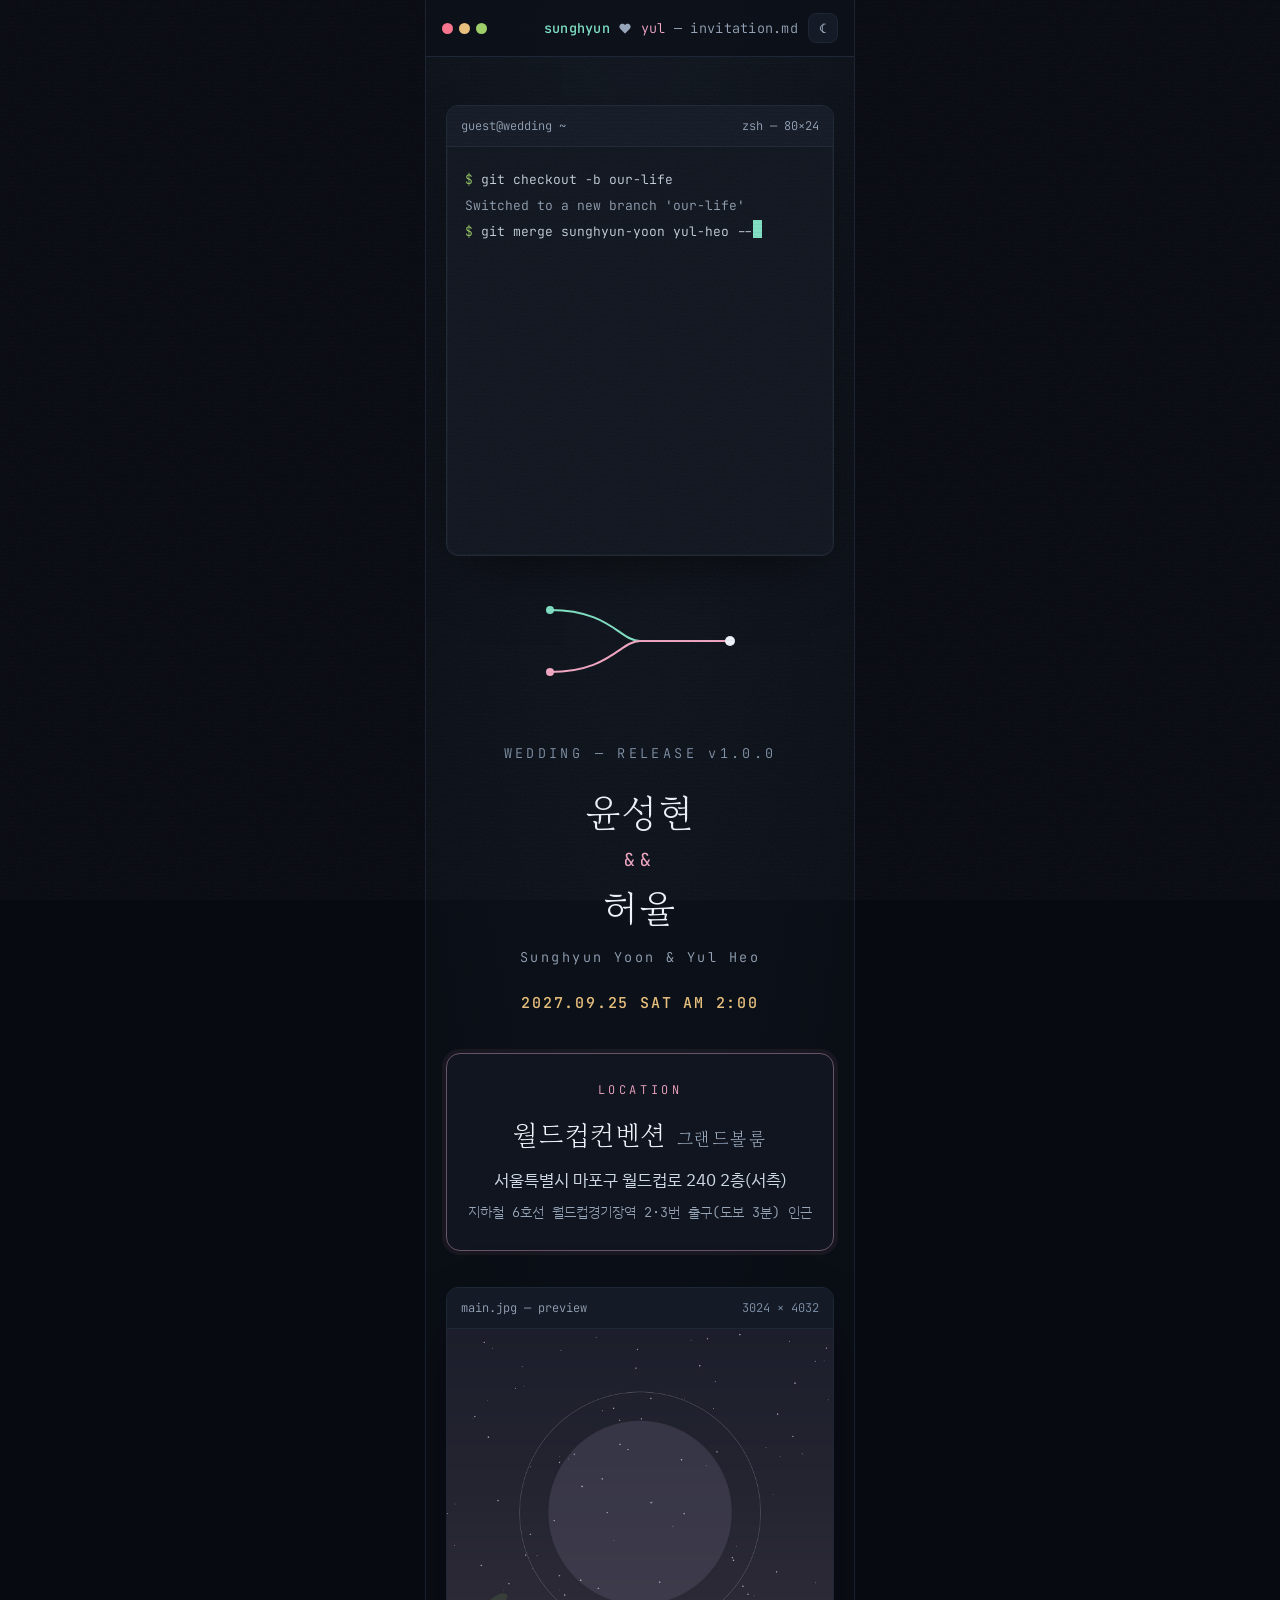
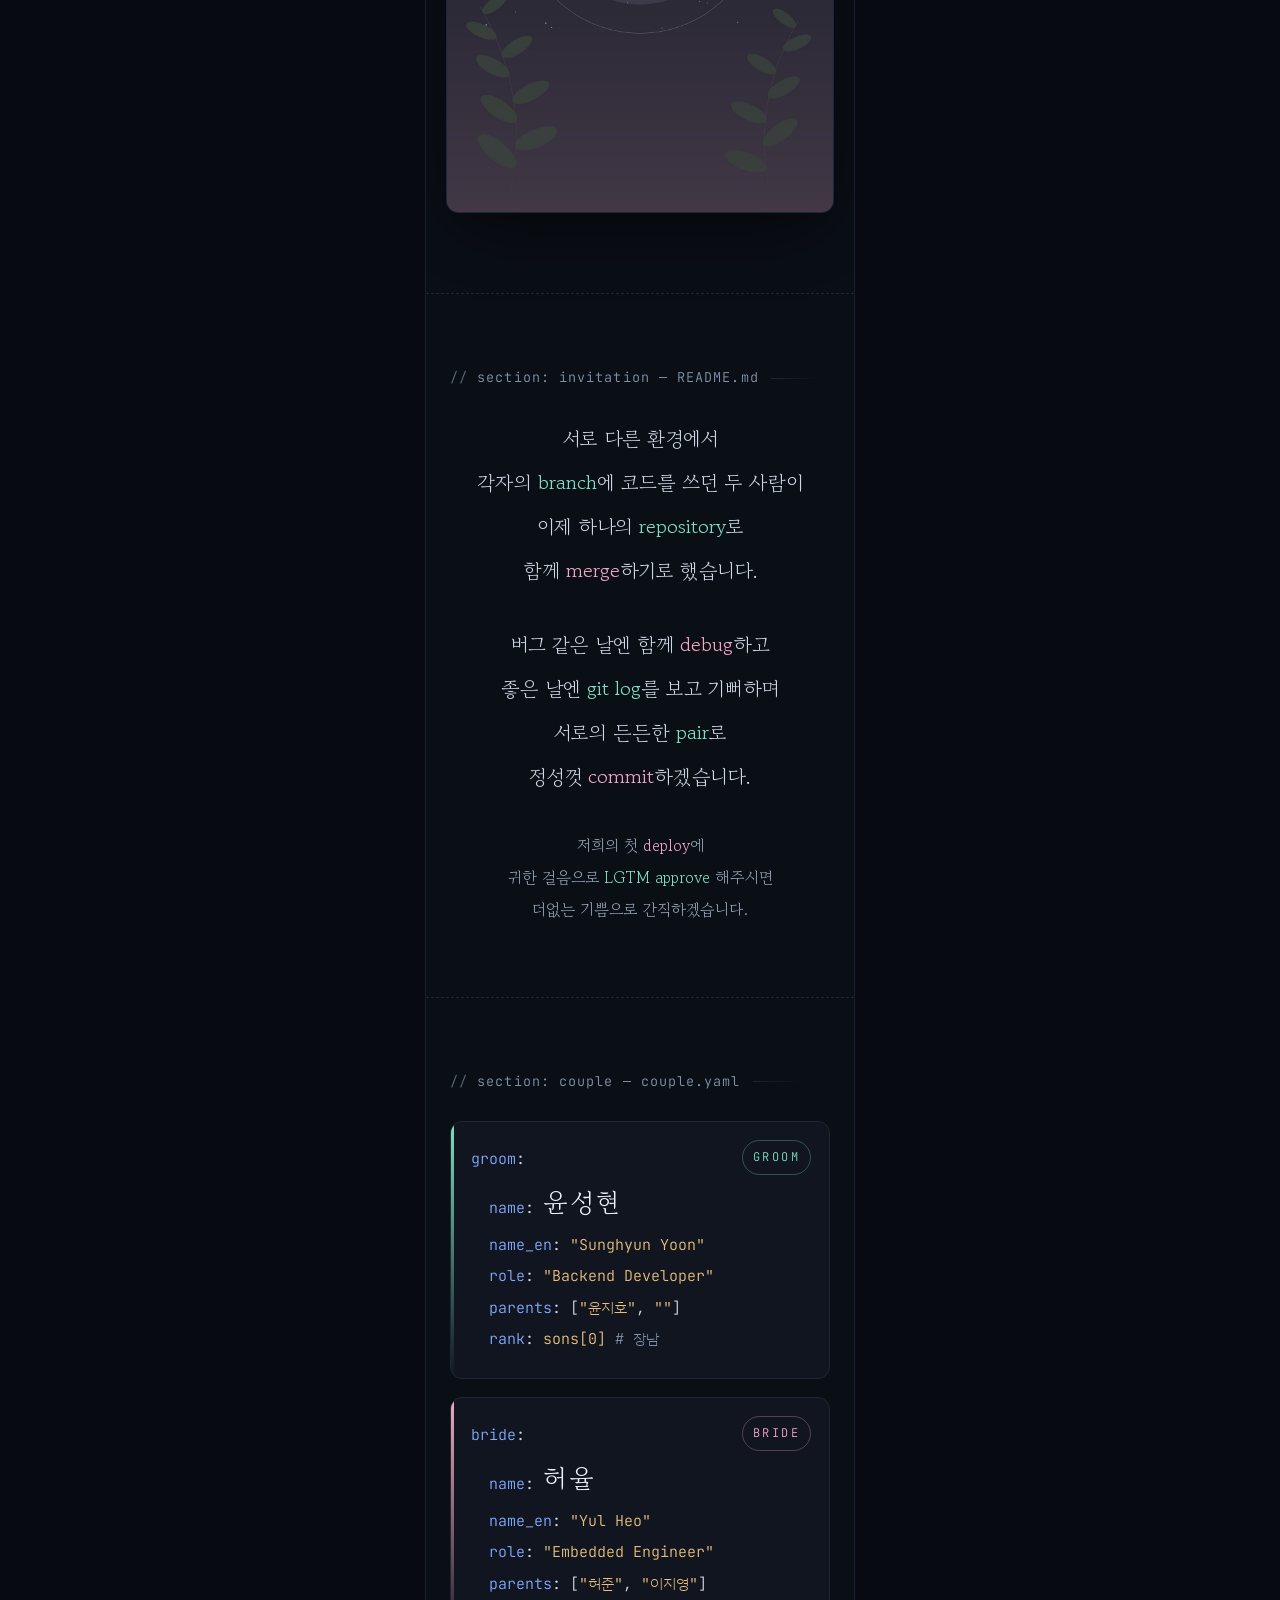
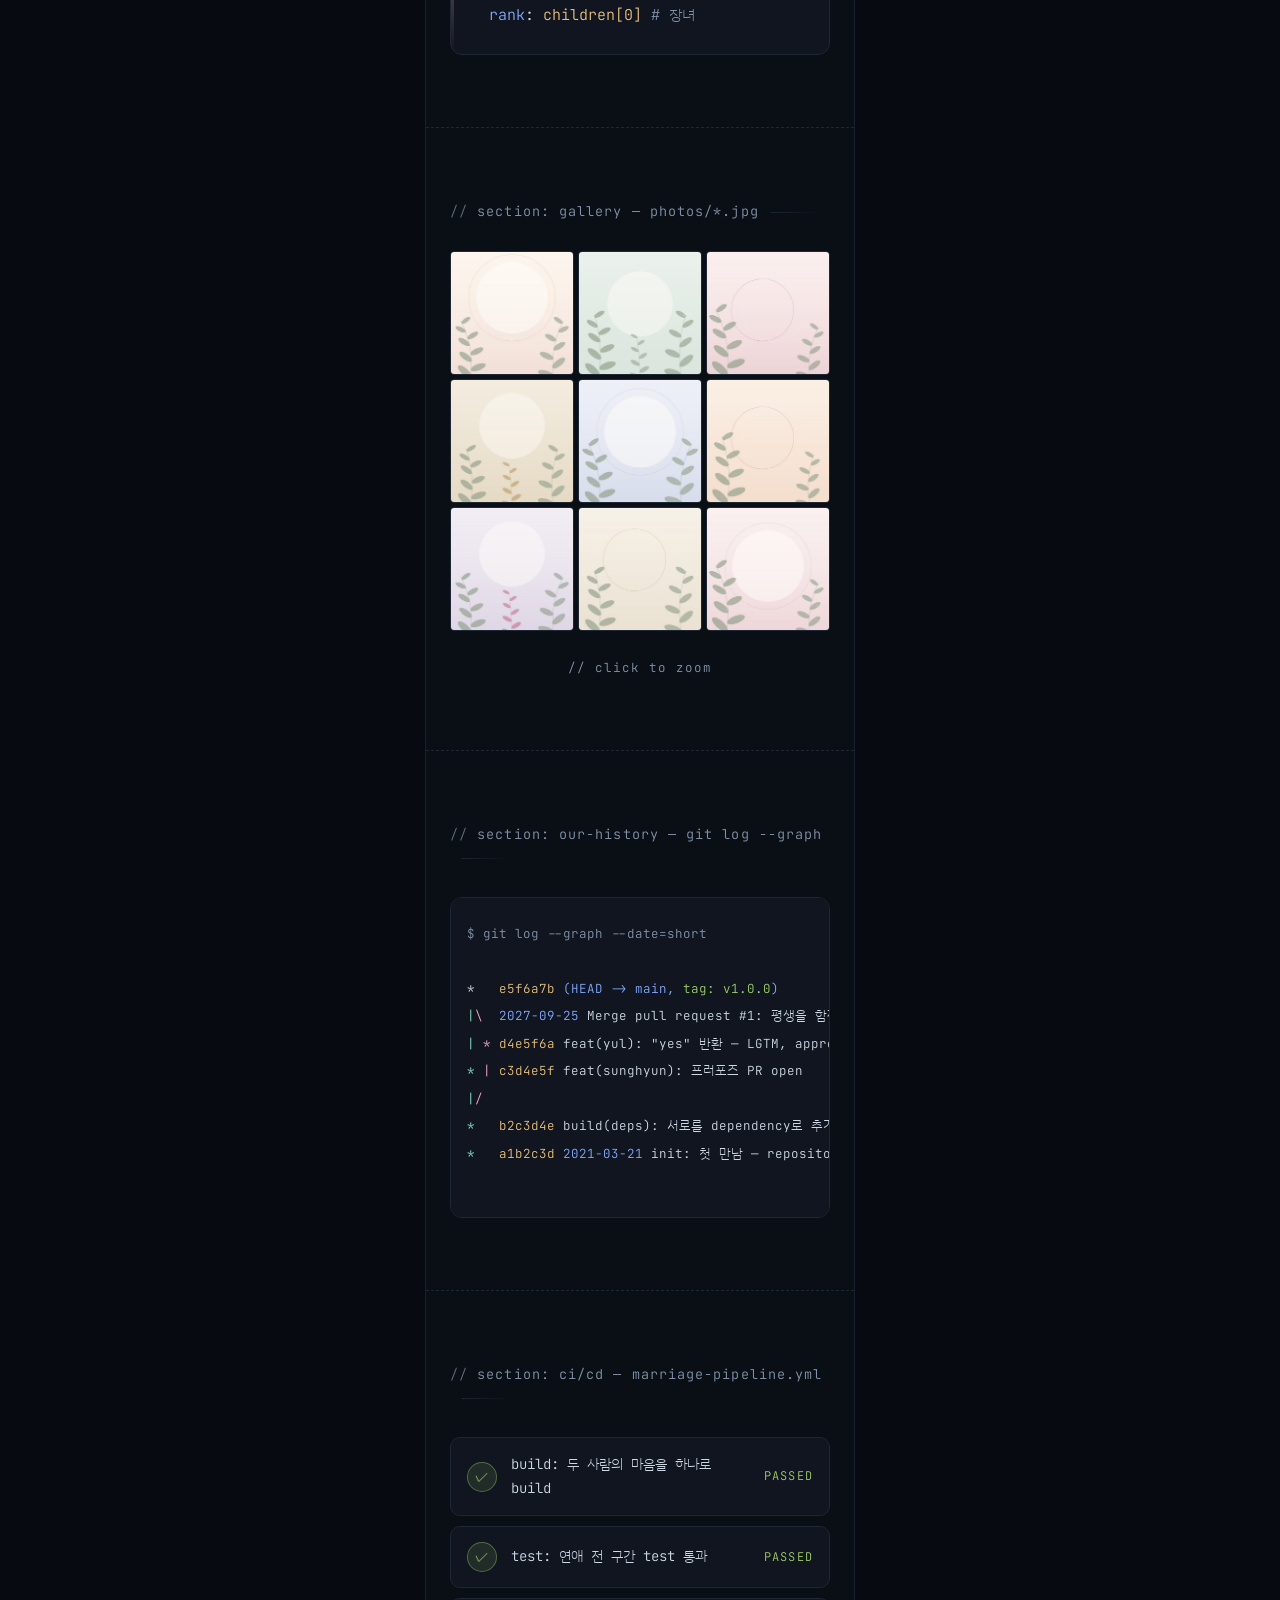
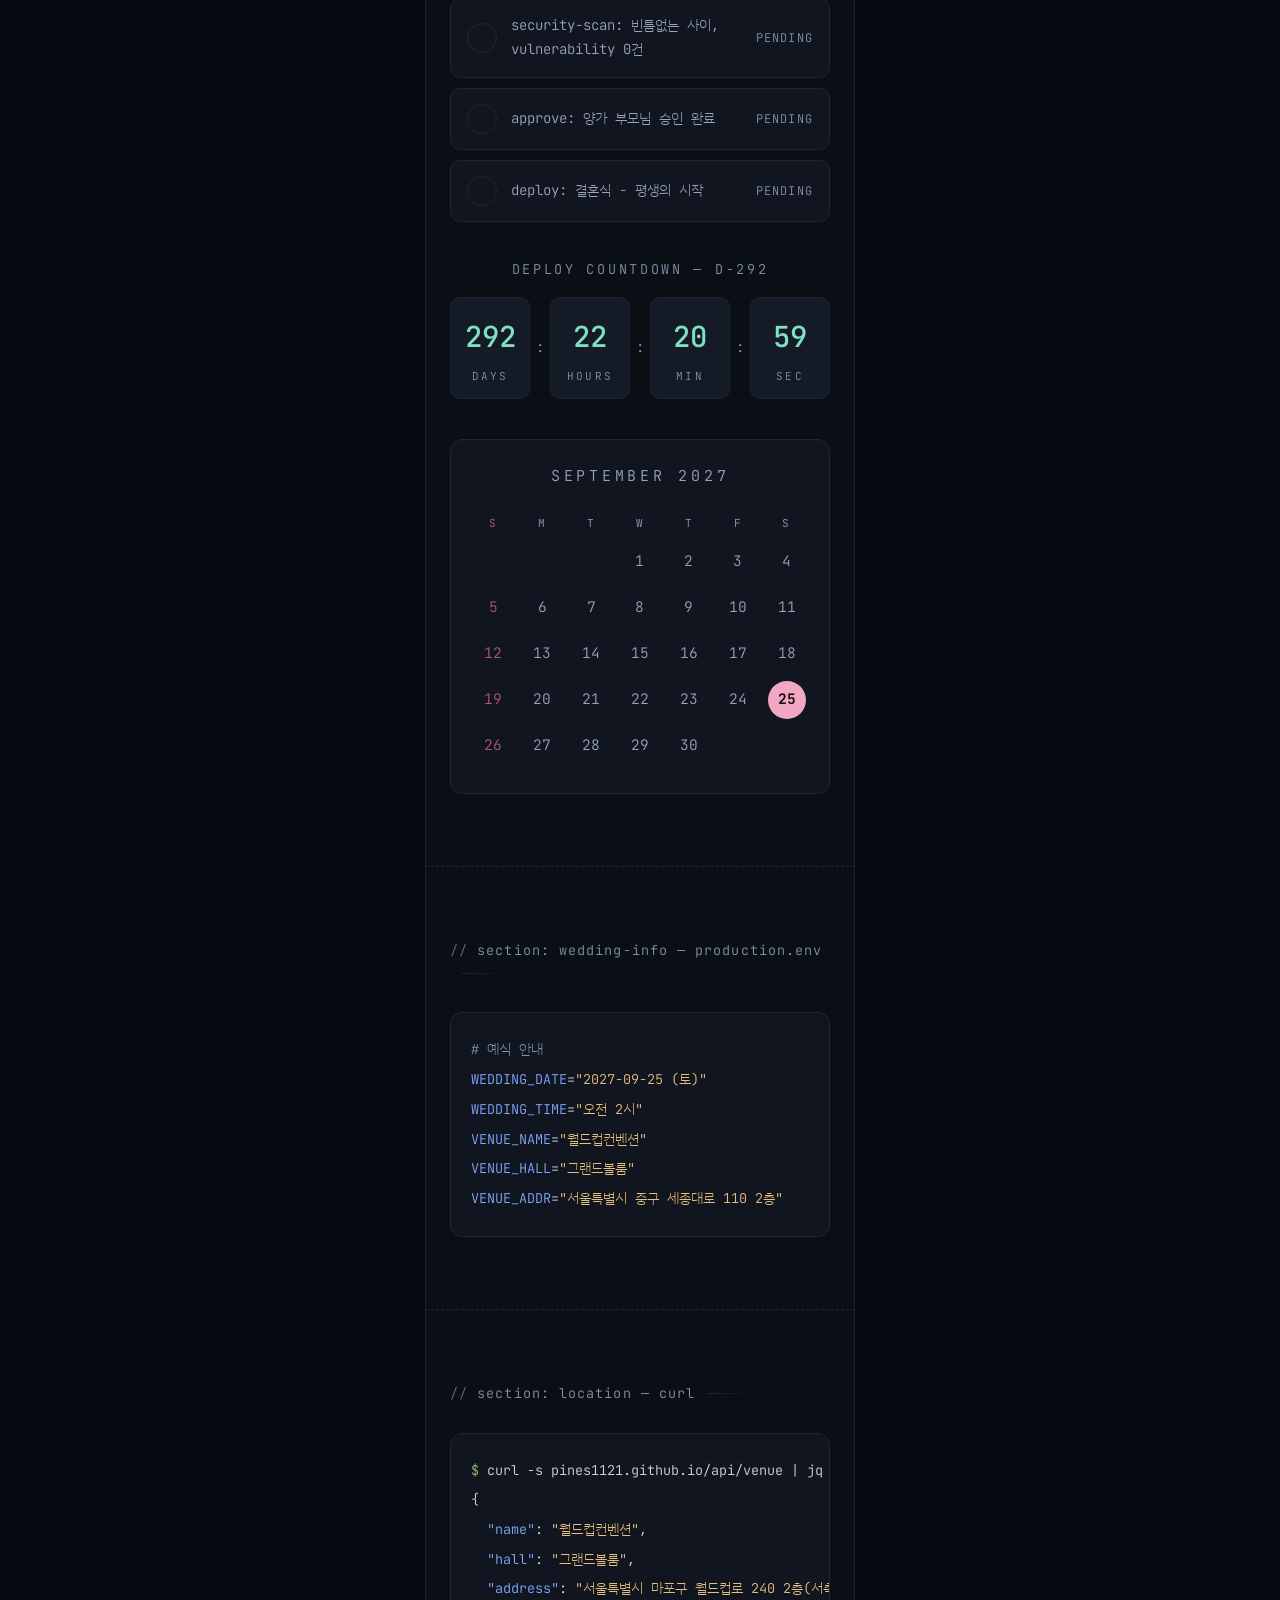
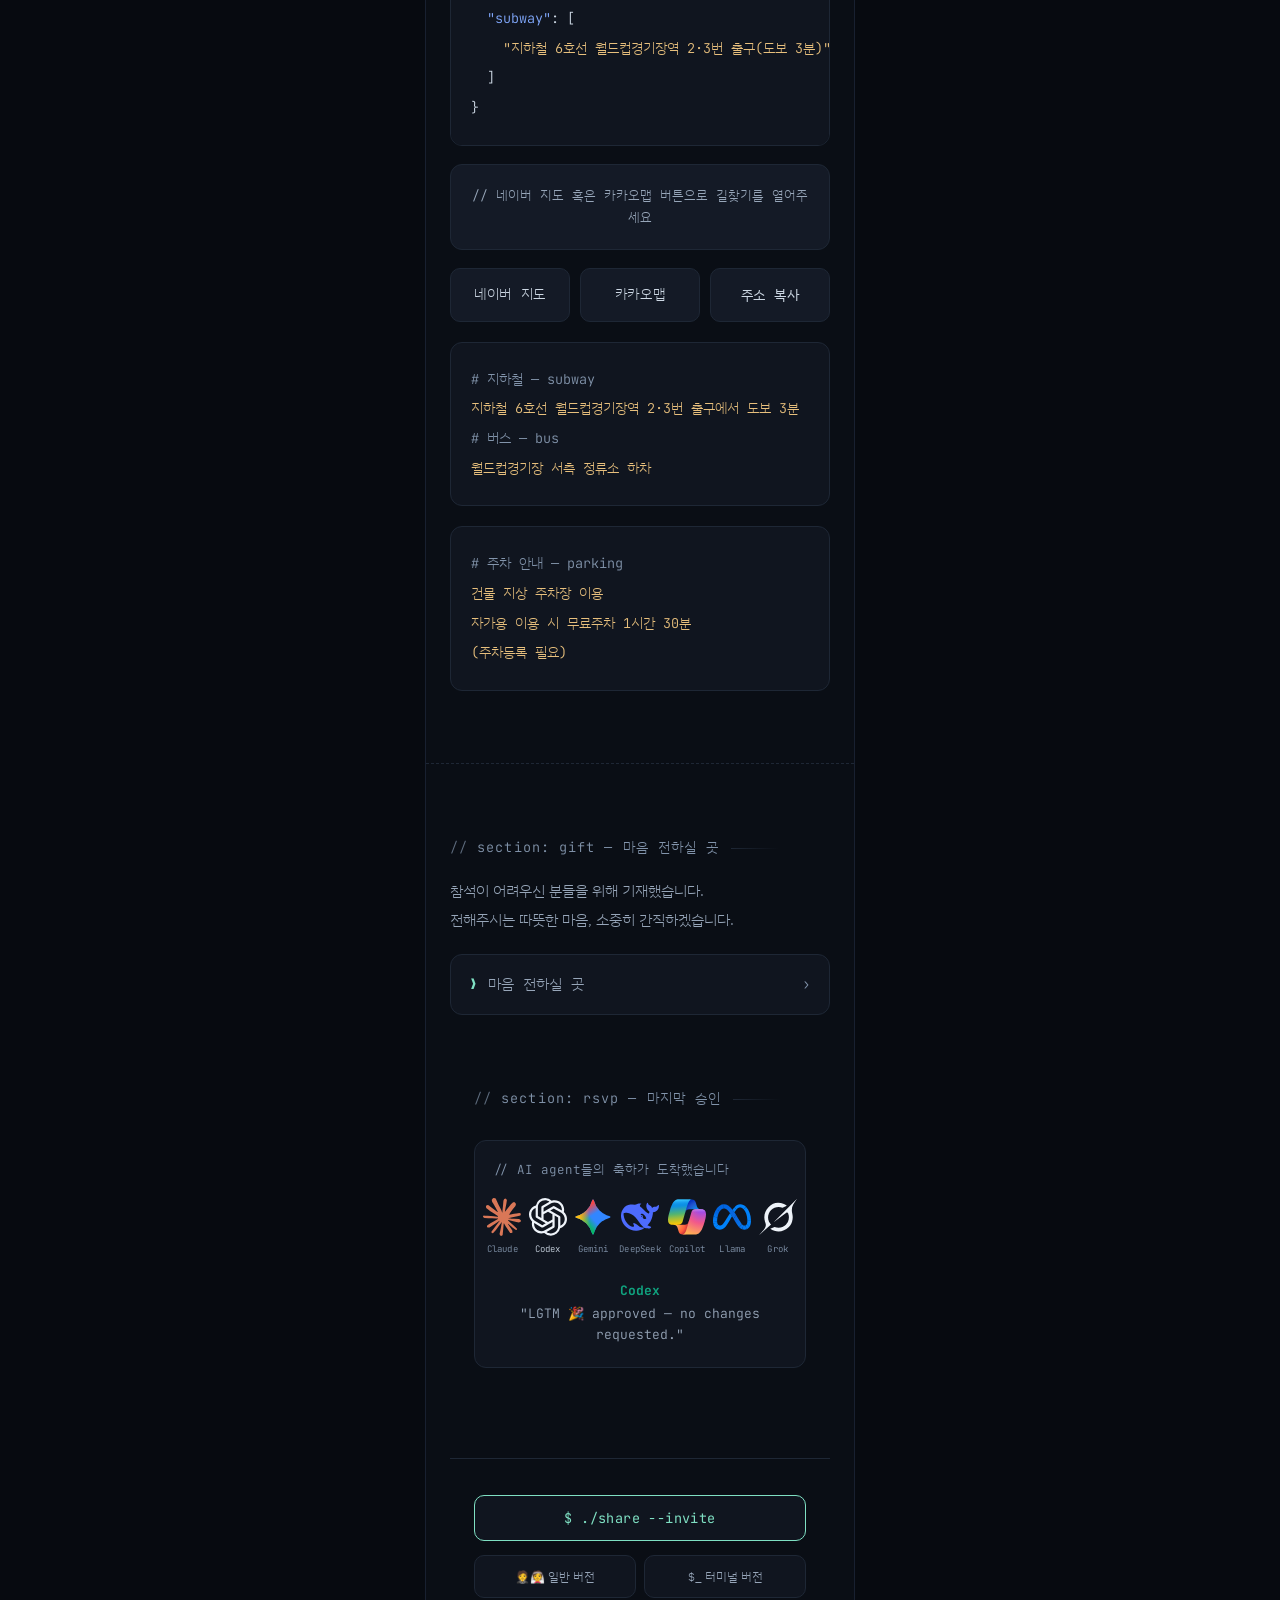
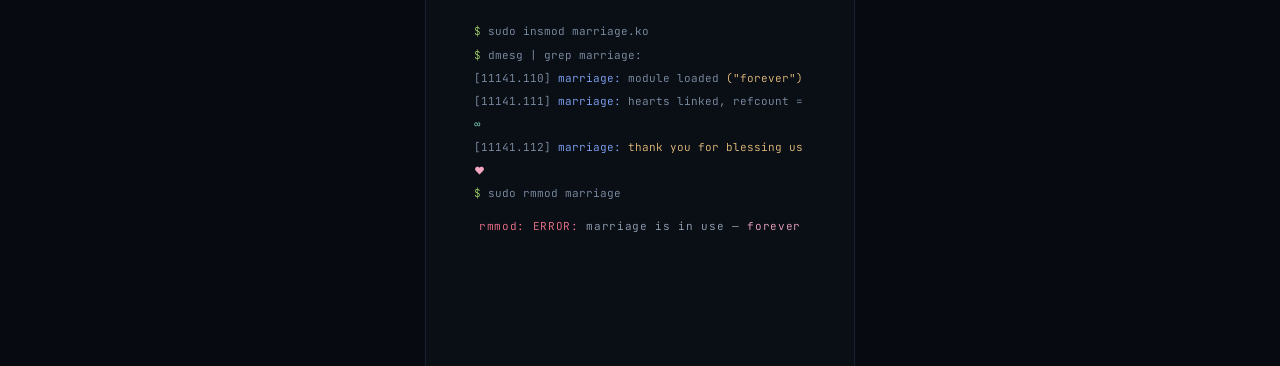
==== commit cb6e0c1a: "Update Removed the bride's details section and updated the groom's section summary." ====
--- a/developer.html
+++ b/developer.html
@@ -273,15 +273,9 @@
     <!-- 계좌는 invitation.conf 에만 있다.
          심어 둔 난독화 blob을 js/private.js가 풀어 그리며, 정적 파일에는 평문이 없다. -->
     <details class="gift rv d1">
-      <summary><span style="color: var(--mint)">❯</span> 신랑 측 마음 전하실 곳 <span class="arrow">›</span></summary>
+      <summary><span style="color: var(--mint)">❯</span> 마음 전하실 곳 <span class="arrow">›</span></summary>
       <div class="acc-list" data-acc="groom" data-copy-label="copy"></div>
     </details>
-
-    <details class="gift rv d2">
-      <summary><span style="color: var(--rose)">❯</span> 신부 측 마음 전하실 곳 <span class="arrow">›</span></summary>
-      <div class="acc-list" data-acc="bride" data-copy-label="copy"></div>
-    </details>
-  </section>
 
 
   <!-- RSVP (deploy) -->
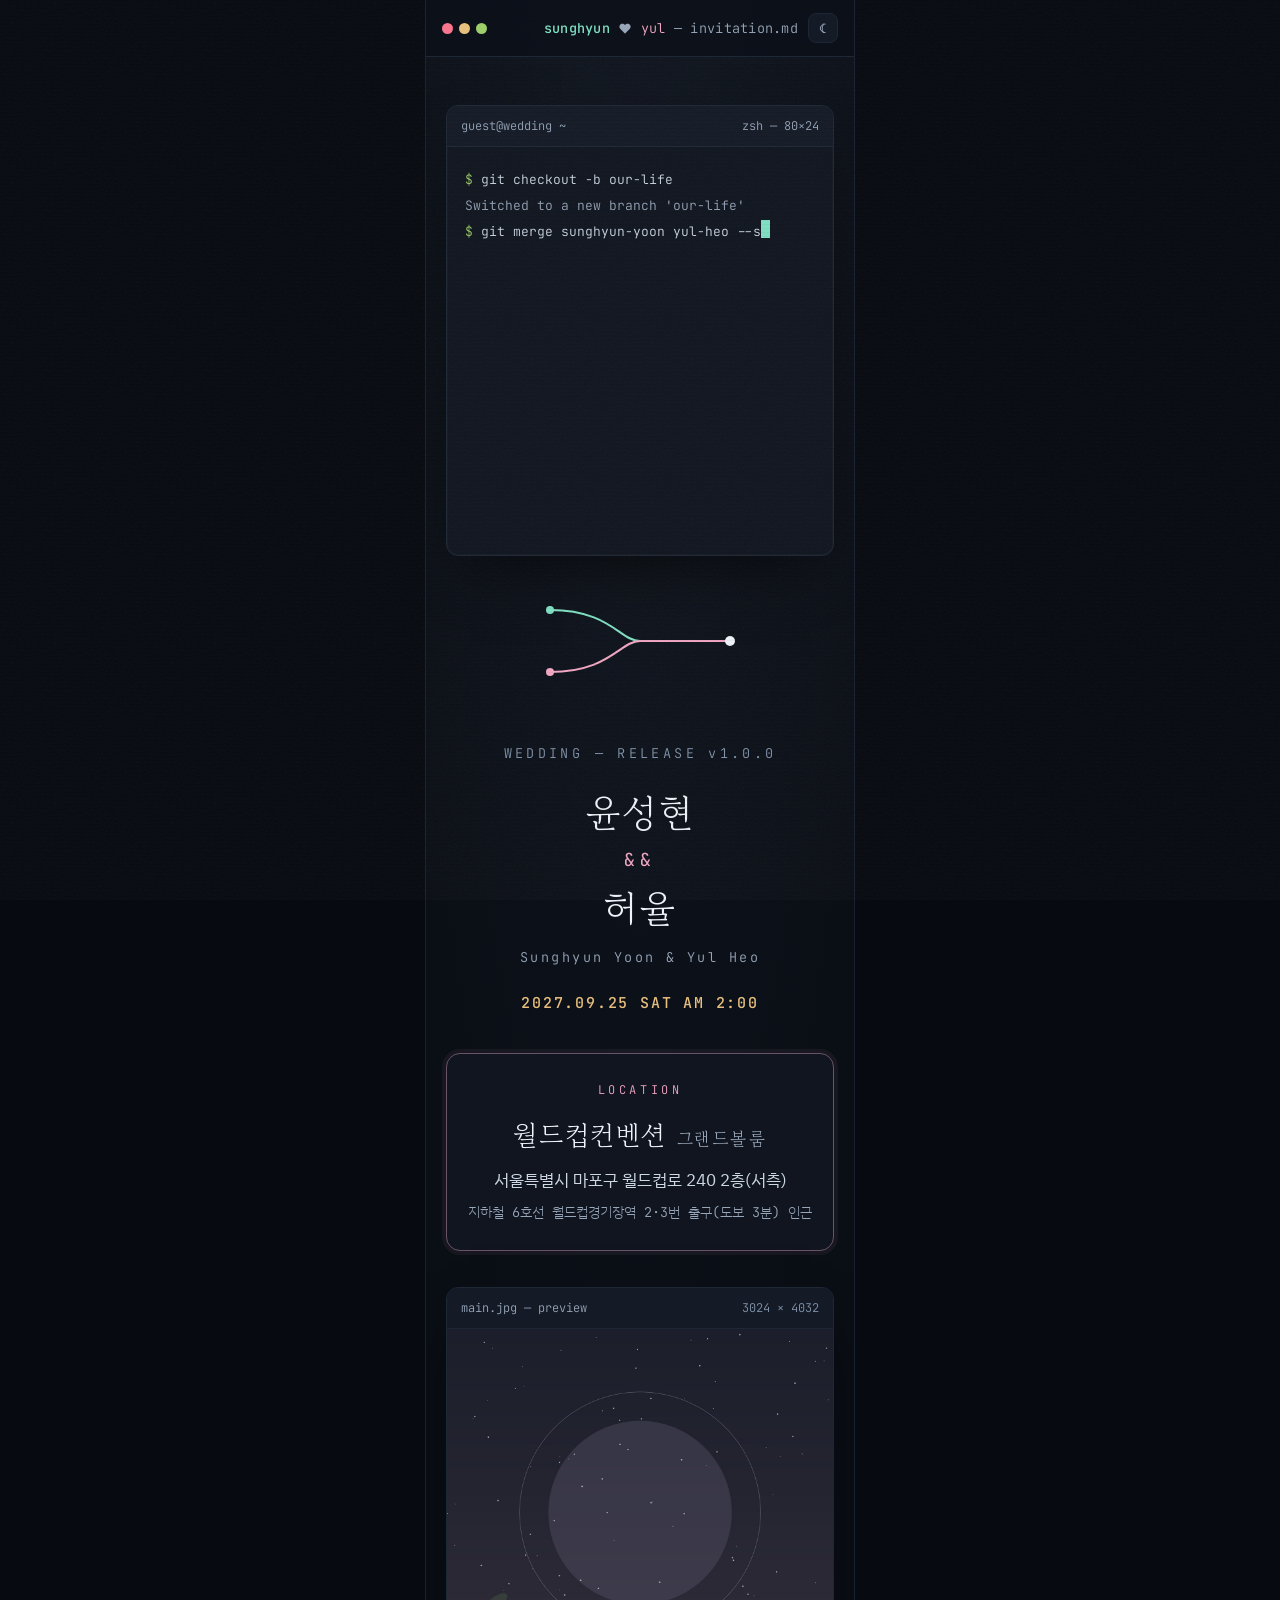
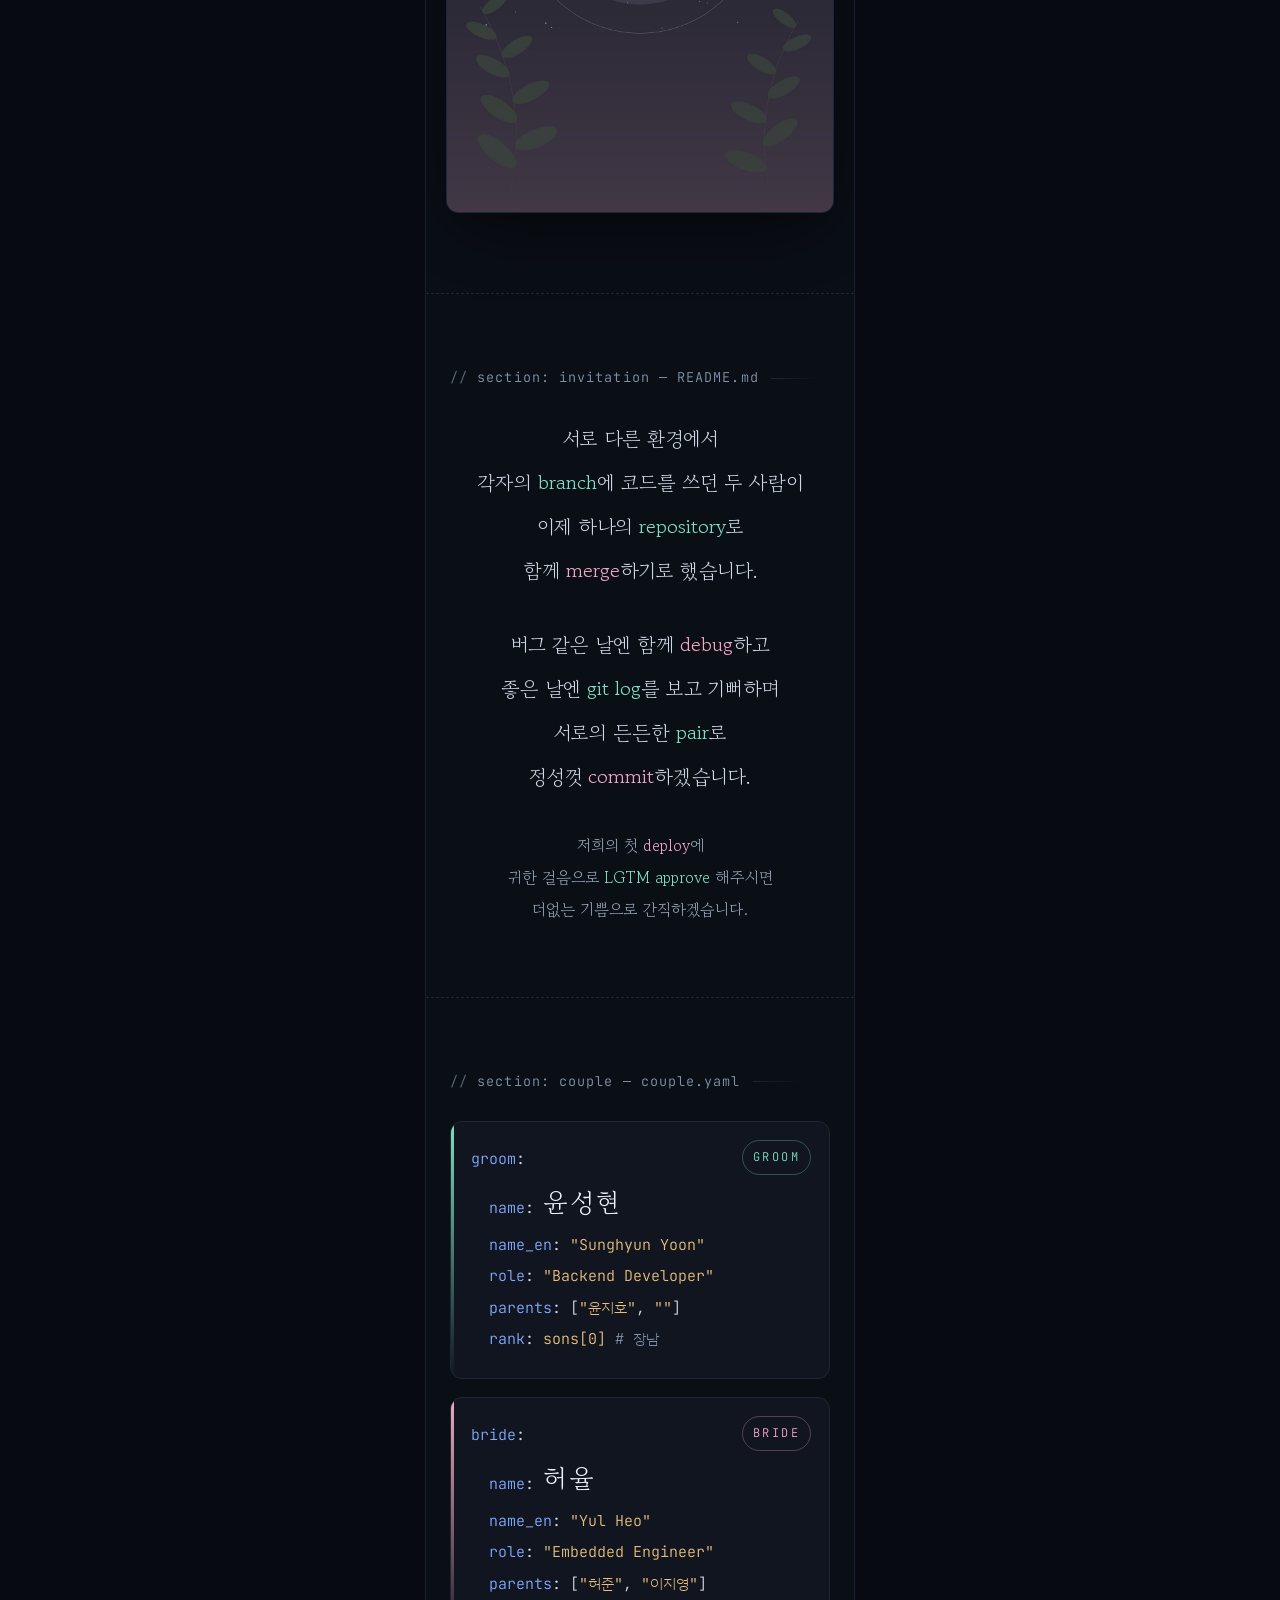
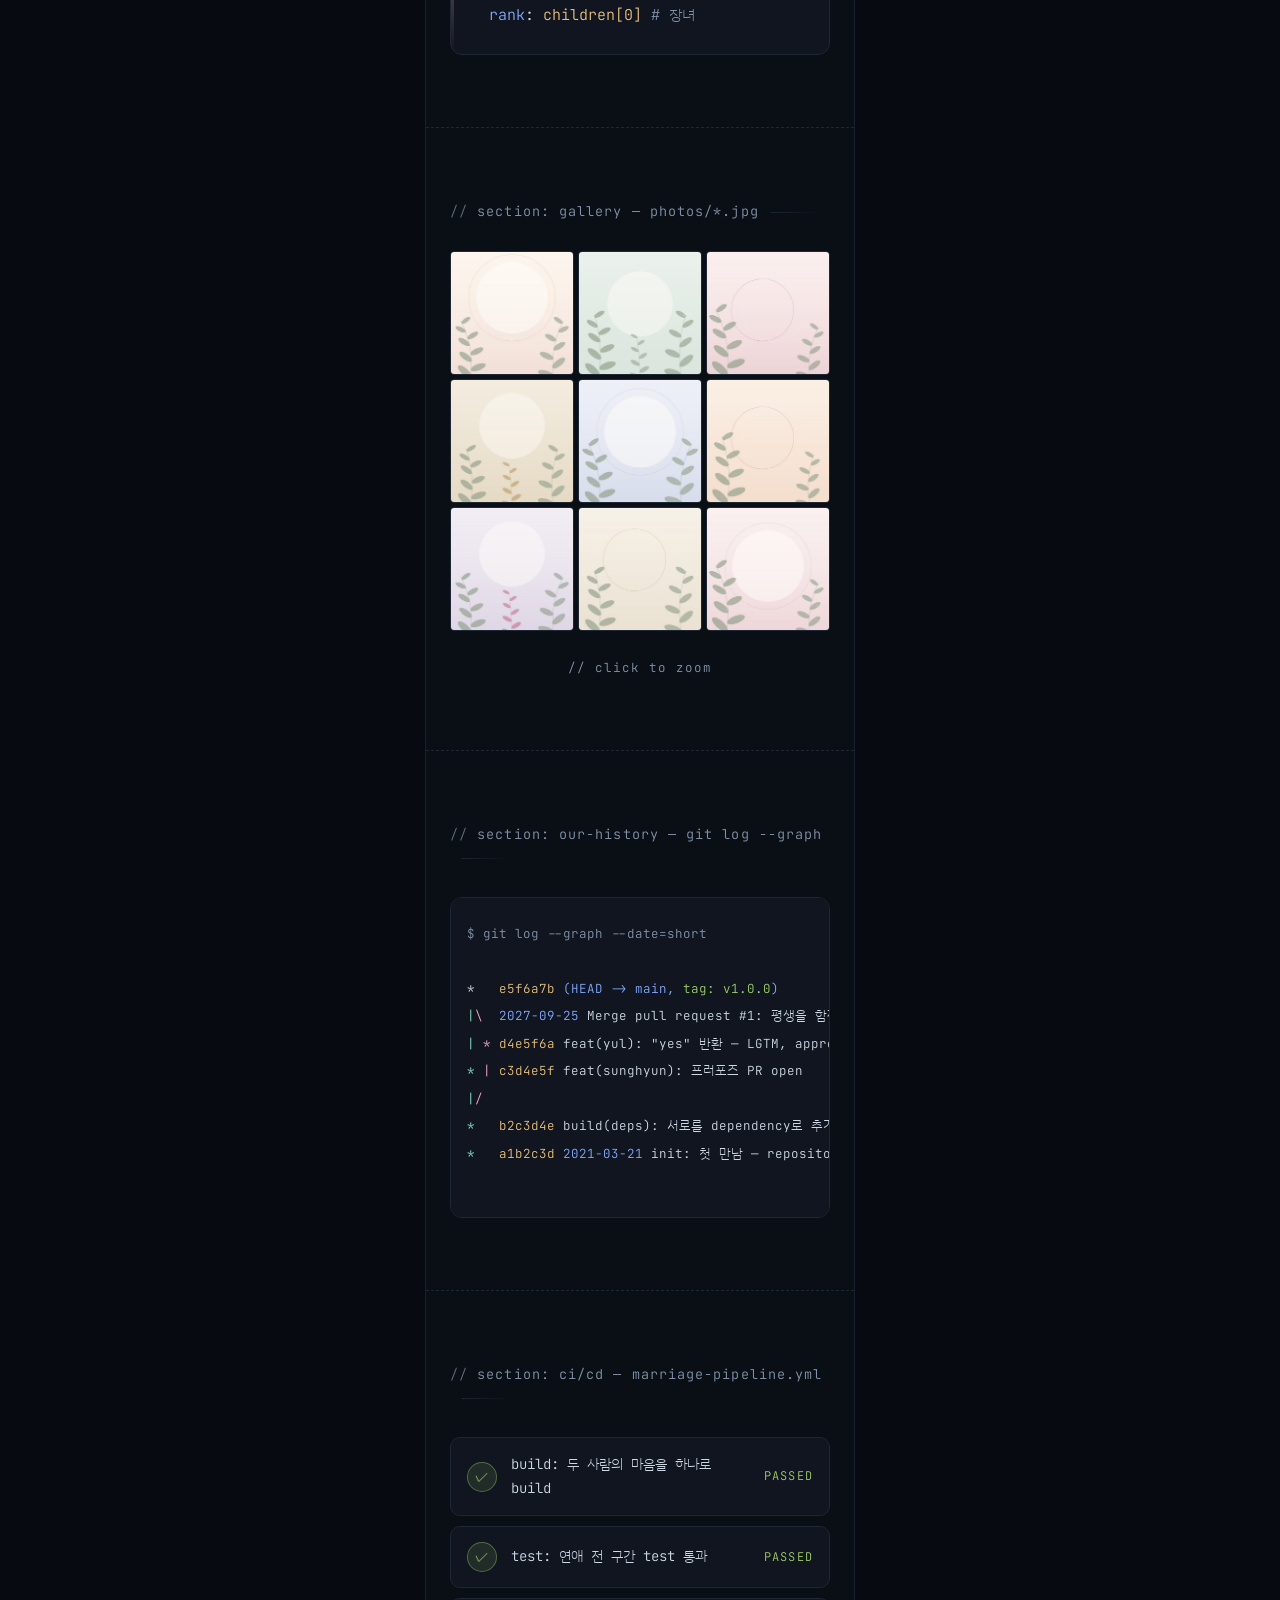
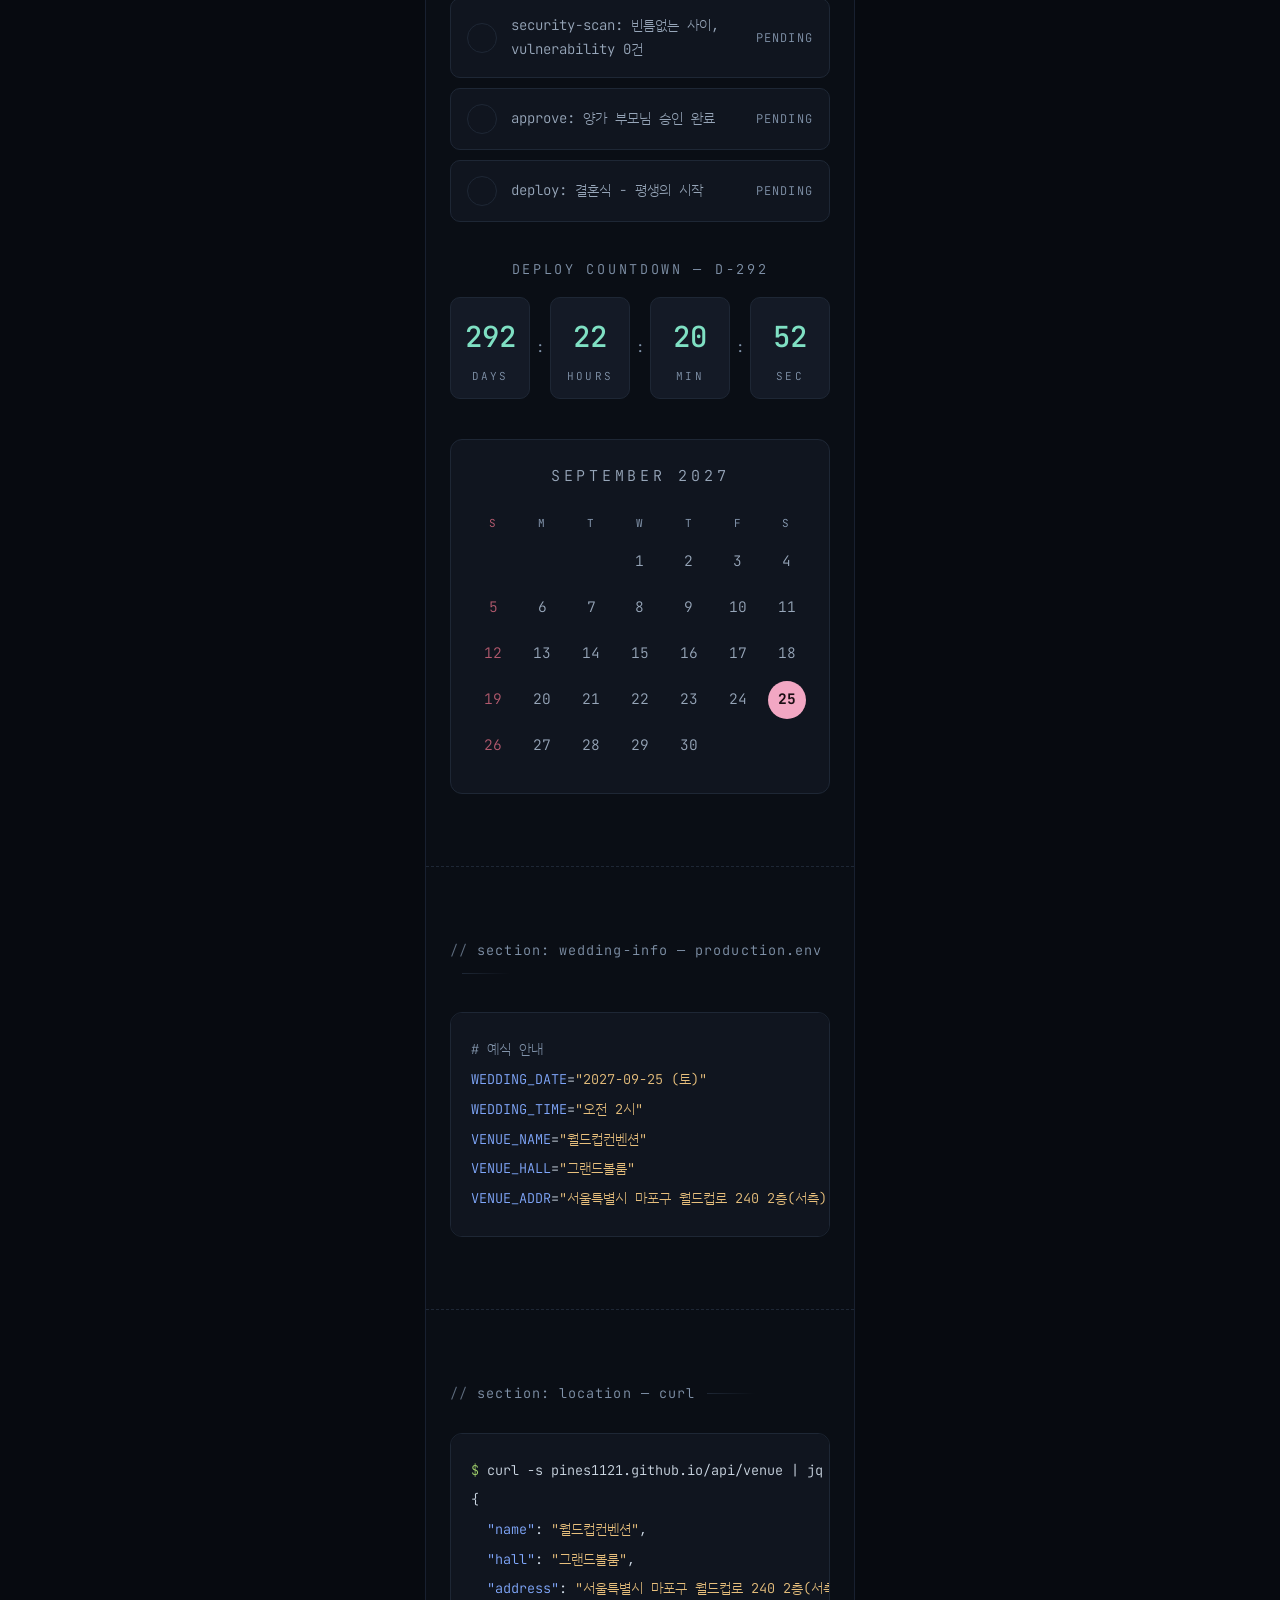
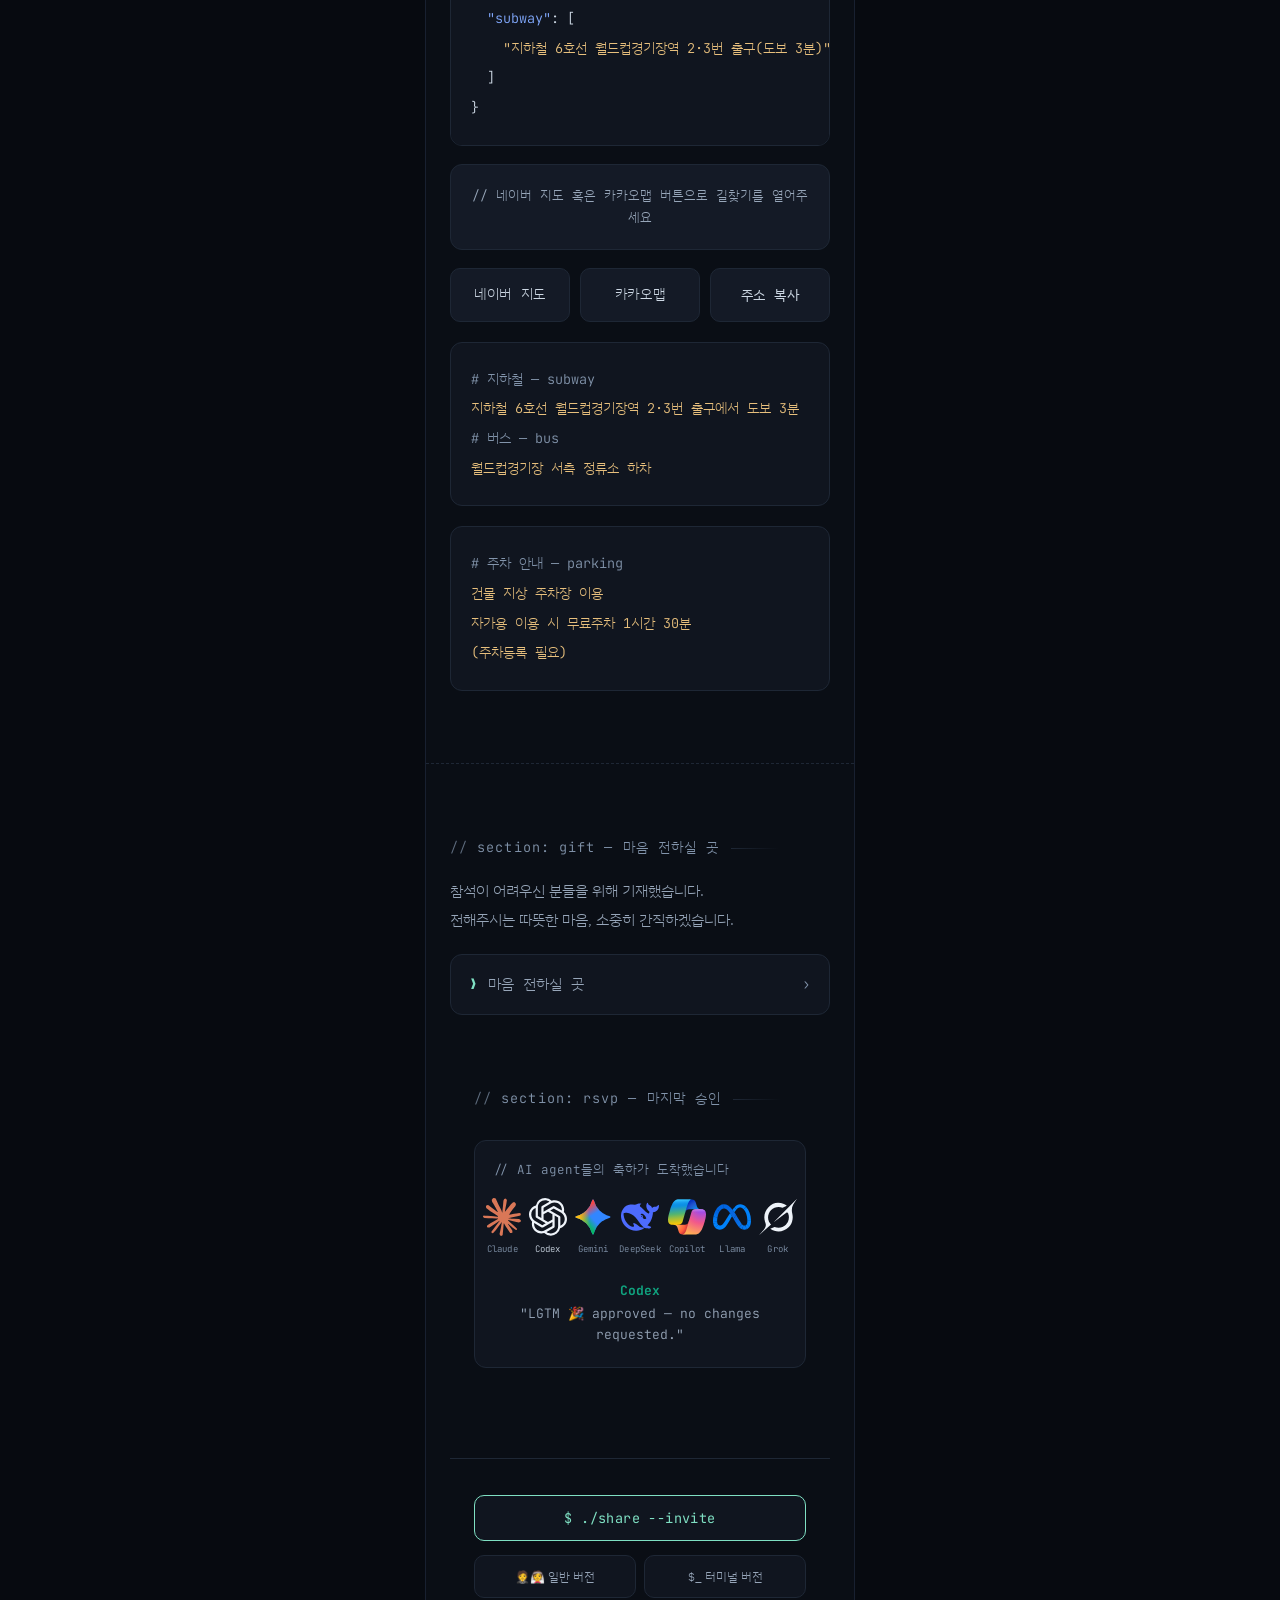
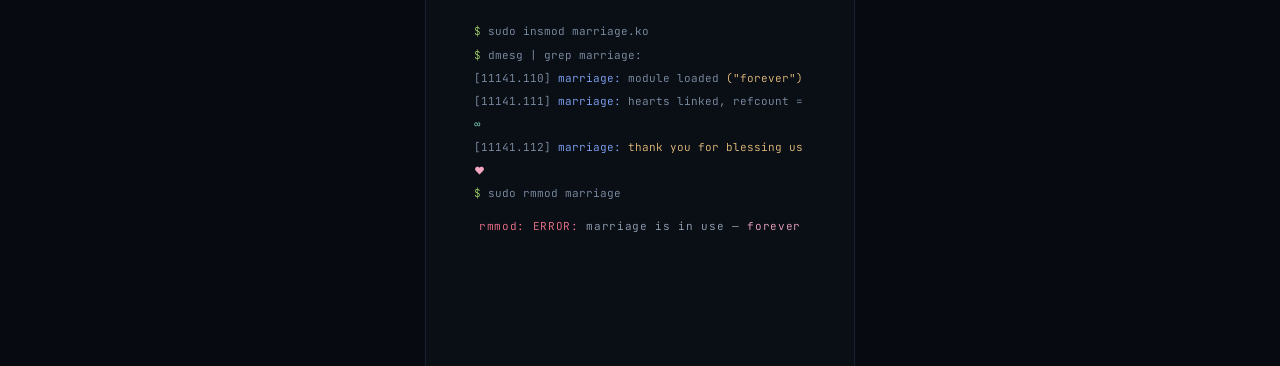
==== commit 60f832ae: "Update" ====
--- a/developer.html
+++ b/developer.html
@@ -216,7 +216,7 @@
       <div><span class="k">WEDDING_TIME</span>=<span class="v" id="envTime">"오전 11시"</span></div>
       <div><span class="k">VENUE_NAME</span>=<span class="v">"월드컵컨벤션"</span></div>
       <div><span class="k">VENUE_HALL</span>=<span class="v">"그랜드볼룸"</span></div>
-      <div><span class="k">VENUE_ADDR</span>=<span class="v">"서울특별시 중구 세종대로 110 2층"</span></div>
+      <div><span class="k">VENUE_ADDR</span>=<span class="v">"서울특별시 마포구 월드컵로 240 2층(서측)"</span></div>
     </div>
   </section>
 
